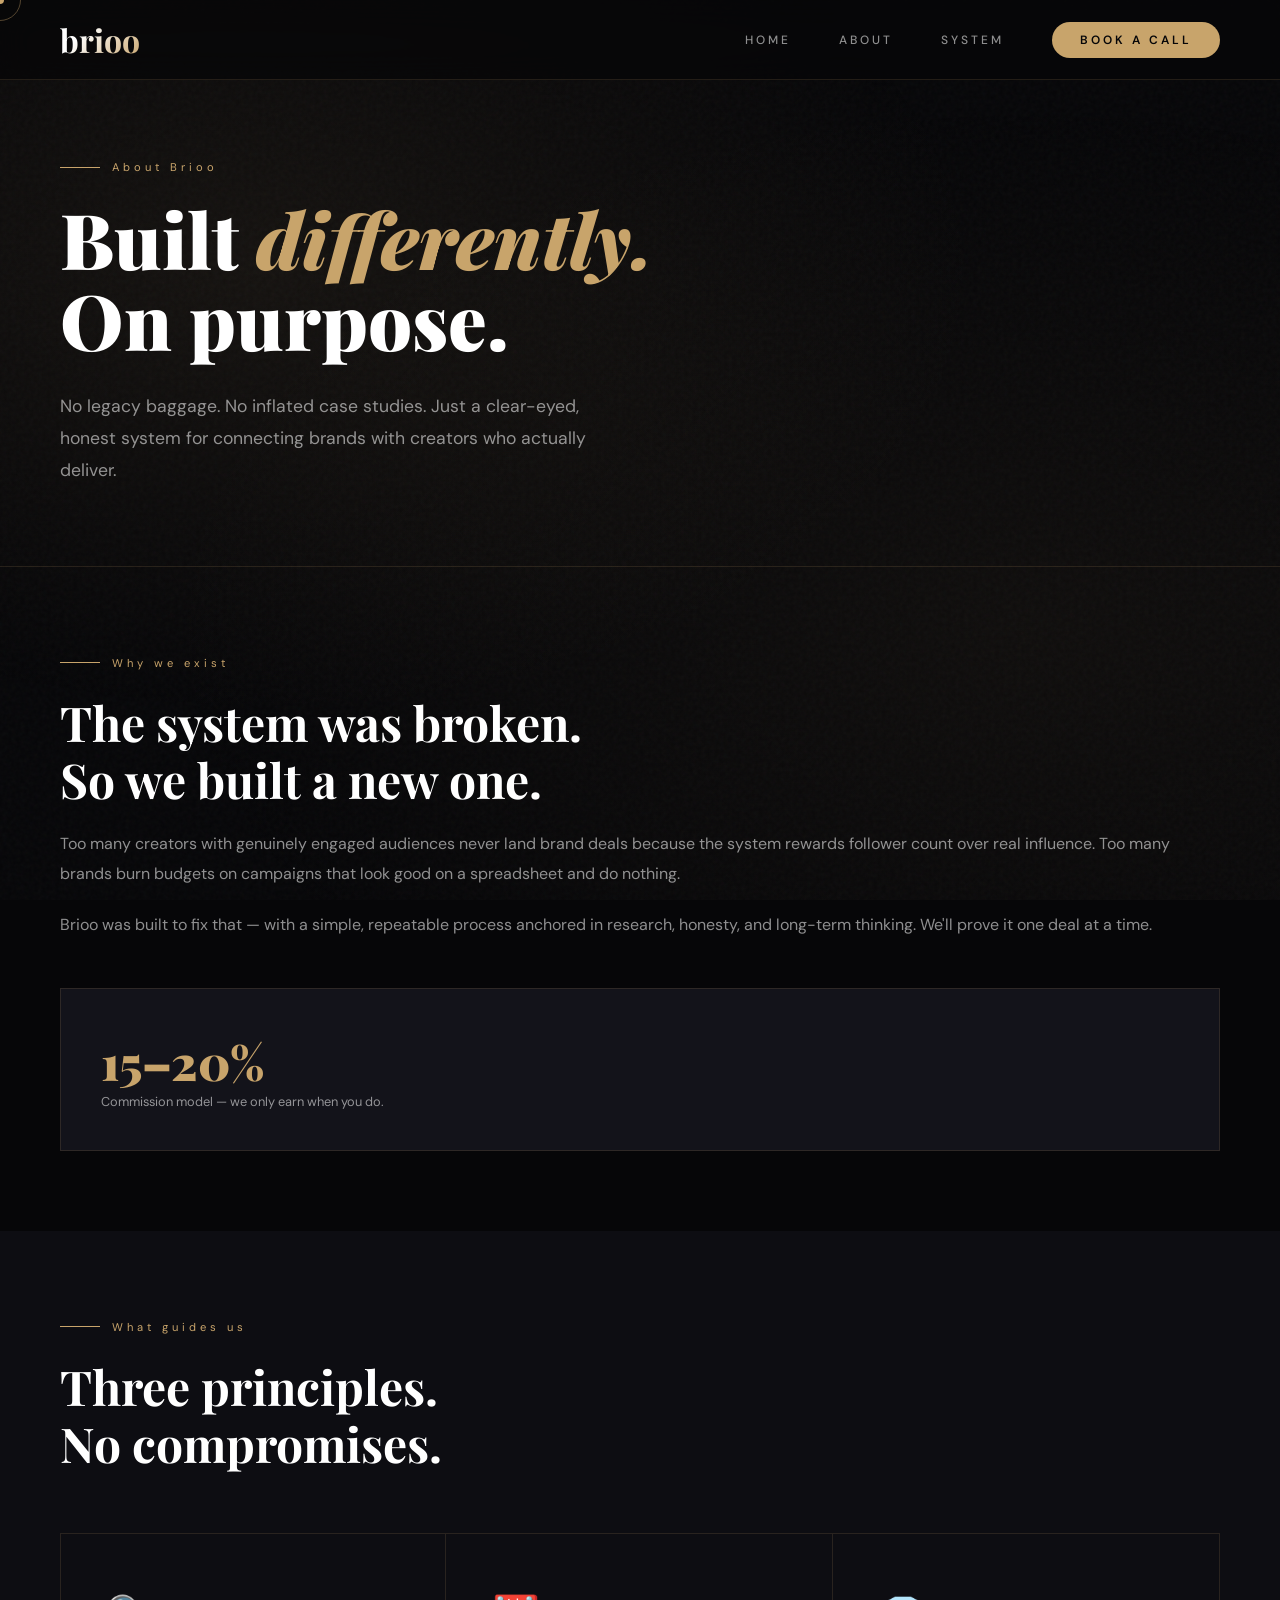
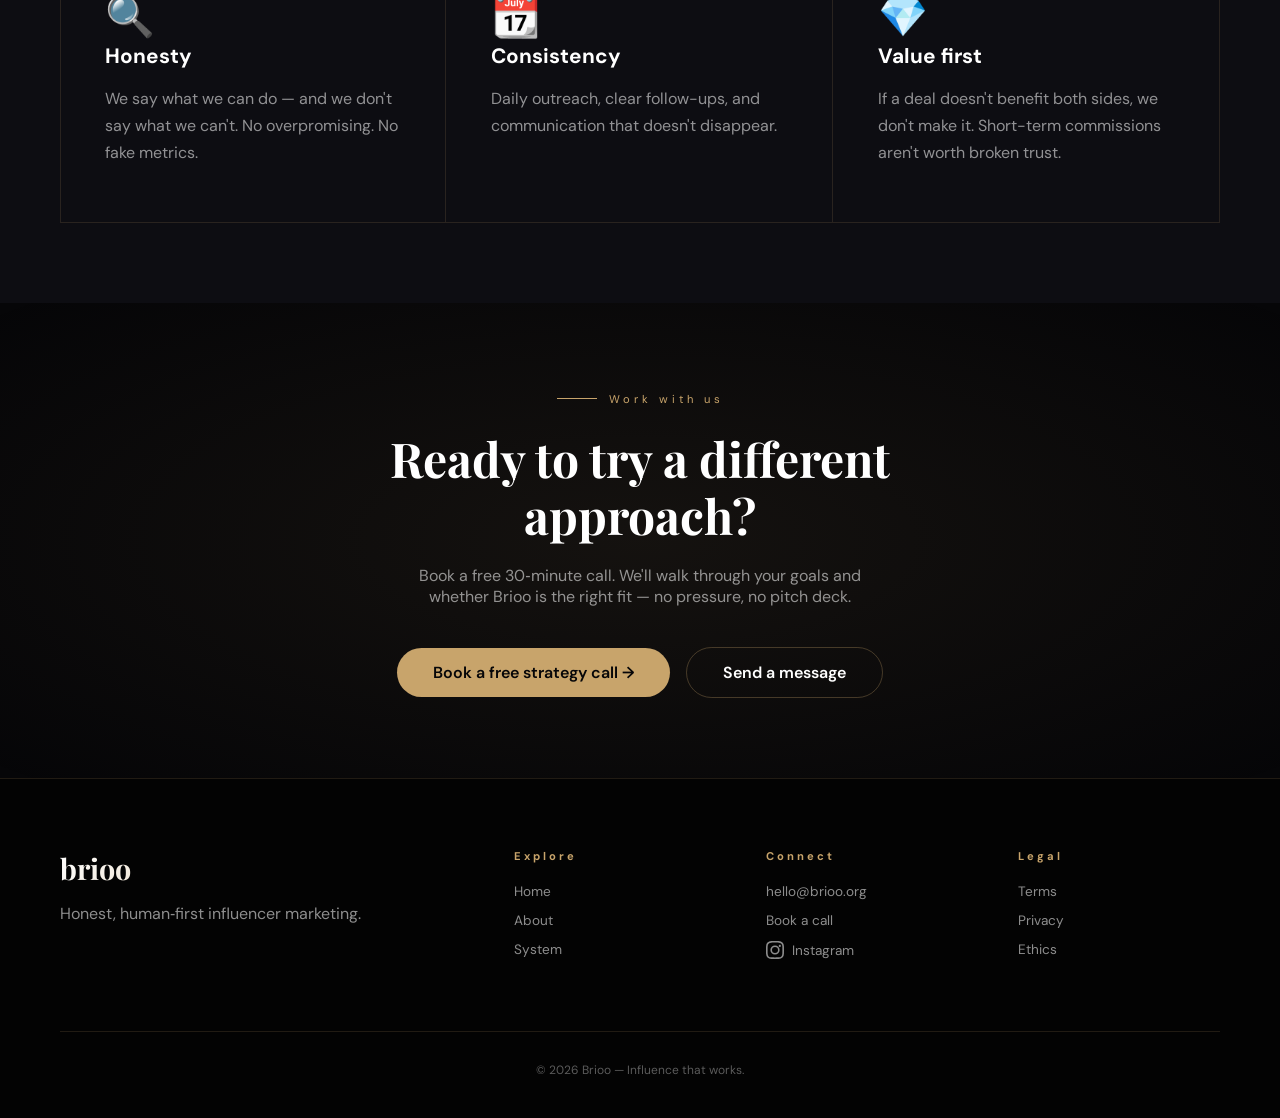
==== about.html @ 19edb923 "Update about.html" ====
<!DOCTYPE html>
<html lang="en">
<head>
  <meta charset="UTF-8">
  <meta name="viewport" content="width=device-width, initial-scale=1.0">
  <title>About Brioo — Honest Influencer Agency</title>
  <link href="https://fonts.googleapis.com/css2?family=Playfair+Display:wght@400;500;600;700;800;900&family=DM+Sans:wght@300;400;500;600;700&display=swap" rel="stylesheet">
  <style>
    * { margin:0; padding:0; box-sizing:border-box; }
    :root { --gold:#c8a46b; --gold-light:#e0c49a; --gold-dark:#a07840; --dark:#060608; --dark2:#0d0d12; --dark3:#13131a; --muted:rgba(255,255,255,0.55); --muted2:rgba(255,255,255,0.35); --border:rgba(200,164,107,0.15); --border2:rgba(200,164,107,0.3); }
    body { background:var(--dark); color:#fff; font-family:'DM Sans',sans-serif; overflow-x:hidden; cursor:none; }
    #cursor, #cursor-ring { position:fixed; pointer-events:none; z-index:9999; transform:translate(-50%,-50%); }
    #cursor { width:8px; height:8px; background:var(--gold); border-radius:50%; }
    #cursor-ring { width:42px; height:42px; border:1px solid rgba(200,164,107,0.4); border-radius:50%; transition:0.15s ease; }
    .gradient-bg { position:fixed; top:0; left:0; width:100%; height:100%; z-index:-2; background:radial-gradient(ellipse at 20% 30%, rgba(200,164,107,0.08), transparent 50%), radial-gradient(ellipse at 80% 70%, rgba(200,164,107,0.05), transparent 60%); animation:bgPulse 12s ease-in-out infinite; }
    @keyframes bgPulse { 0% { opacity:0.6; transform:scale(1); } 50% { opacity:1; transform:scale(1.02); } 100% { opacity:0.6; transform:scale(1); } }
    body::before { content:''; position:fixed; inset:0; background-image:url("data:image/svg+xml,%3Csvg viewBox='0 0 256 256' xmlns='http://www.w3.org/2000/svg'%3E%3Cfilter id='noise'%3E%3CfeTurbulence type='fractalNoise' baseFrequency='0.8' numOctaves='4'/%3E%3C/filter%3E%3Crect width='100%25' height='100%25' filter='url(%23noise)' opacity='0.035'/%3E%3C/svg%3E"); pointer-events:none; z-index:-1; }
    nav { position:fixed; top:0; left:0; right:0; z-index:100; padding:0 60px; height:80px; display:flex; align-items:center; justify-content:space-between; backdrop-filter:blur(16px); background:rgba(6,6,8,0.7); border-bottom:1px solid var(--border); }
    .logo { font-family:'Playfair Display',serif; font-size:2rem; font-weight:700; background:linear-gradient(135deg,#fff 30%,var(--gold)); -webkit-background-clip:text; background-clip:text; color:transparent; }
    .nav-links { display:flex; gap:48px; align-items:center; }
    .nav-links a { font-size:0.75rem; text-transform:uppercase; letter-spacing:3px; font-weight:500; color:var(--muted); transition:color 0.3s; position:relative; text-decoration:none; }
    .nav-links a::after { content:''; position:absolute; bottom:-6px; left:0; width:0; height:1px; background:var(--gold); transition:width 0.3s; }
    .nav-links a:hover { color:#fff; }
    .nav-links a:hover::after { width:100%; }
    .nav-cta { background:var(--gold); color:#060608!important; padding:10px 28px; border-radius:100px; font-weight:600!important; }
    .btn-gold, .btn-outline { padding:14px 36px; border-radius:100px; font-weight:600; transition:0.3s; display:inline-block; text-decoration:none; }
    .btn-gold { background:var(--gold); color:#060608; border:none; }
    .btn-gold:hover { background:var(--gold-light); transform:translateY(-3px); box-shadow:0 10px 30px rgba(200,164,107,0.3); }
    .btn-outline { background:transparent; border:1px solid var(--border2); color:#fff; }
    .btn-outline:hover { border-color:var(--gold); background:rgba(200,164,107,0.08); transform:translateY(-3px); }
    .page-hero { padding:160px 60px 80px; border-bottom:1px solid var(--border); }
    .page-hero-label { font-size:0.7rem; letter-spacing:4px; color:var(--gold); margin-bottom:24px; display:flex; align-items:center; gap:12px; }
    .page-hero-label::before { content:''; width:40px; height:1px; background:var(--gold); }
    .page-hero h1 { font-family:'Playfair Display',serif; font-size:clamp(2.5rem,6vw,5rem); font-weight:900; line-height:1.05; max-width:800px; }
    .page-hero h1 em { font-style:italic; color:var(--gold); }
    .page-hero-sub { margin-top:32px; font-size:1.1rem; color:var(--muted); line-height:1.8; max-width:540px; }
    section { padding:80px 60px; }
    .section-label { display:inline-flex; align-items:center; gap:12px; font-size:0.7rem; letter-spacing:4px; color:var(--gold); margin-bottom:24px; }
    .section-label::before { content:''; width:40px; height:1px; background:var(--gold); }
    .section-title { font-family:'Playfair Display',serif; font-size:clamp(1.8rem,4vw,3rem); font-weight:700; line-height:1.2; margin-bottom:20px; }
    .values-grid { display:grid; grid-template-columns:repeat(3,1fr); gap:1px; border:1px solid var(--border); margin-top:60px; }
    .value-card { padding:56px 44px; background:var(--dark2); border-right:1px solid var(--border); transition:0.3s; }
    .value-card:last-child { border-right:none; }
    .value-card:hover { background:var(--dark3); transform:translateY(-4px); }
    .value-icon { font-size:2.5rem; margin-bottom:28px; }
    .value-card h3 { font-size:1.3rem; margin-bottom:16px; }
    .value-card p { color:var(--muted); line-height:1.7; }
    footer {
      background:#030303;
      border-top:1px solid var(--border);
      padding:70px 60px 40px;
    }
    .footer-grid {
      display:grid;
      grid-template-columns:2fr 1fr 1fr 1fr;
      gap:50px;
      margin-bottom:60px;
    }
    .footer-logo { font-family:'Playfair Display',serif; font-size:1.8rem; font-weight:700; background:linear-gradient(135deg,#fff,var(--gold)); -webkit-background-clip:text; background-clip:text; color:transparent; }
    .footer-col h4 { font-size:0.7rem; letter-spacing:3px; margin-bottom:20px; color:var(--gold); }
    .footer-col a {
      display: flex;
      align-items: center;
      gap: 8px;
      color:var(--muted);
      font-size:0.85rem;
      margin-bottom:12px;
      text-decoration:none;
      transition:color 0.2s;
    }
    .footer-col a:hover { color:#fff; }
    .social-icon { width:18px; height:18px; fill:currentColor; }
    .footer-bottom { text-align:center; padding-top:30px; border-top:1px solid var(--border); color:var(--muted2); font-size:0.75rem; }
    .reveal { opacity:0; transform:translateY(30px); transition:opacity 0.8s, transform 0.8s; }
    .reveal.visible { opacity:1; transform:translateY(0); }
    @media (max-width:1100px){ nav{padding:0 30px;} .page-hero{padding:120px 30px 60px;} section{padding:60px 30px;} .values-grid{grid-template-columns:1fr;} .footer-grid{grid-template-columns:1fr 1fr;} }
    @media (max-width:700px){ .nav-links{display:none;} .footer-grid{grid-template-columns:1fr;} }
  </style>
</head>
<body>
<div class="gradient-bg"></div>
<div id="cursor"></div><div id="cursor-ring"></div>
<nav><div class="logo">brioo</div><div class="nav-links"><a href="index.html">Home</a><a href="about.html">About</a><a href="system.html">System</a><a href="https://calendly.com/abdiqani-brioo/creator-partnership-call" target="_blank" class="nav-cta">Book a call</a></div></nav>

<div class="page-hero"><div class="page-hero-label">About Brioo</div><h1>Built <em>differently.</em><br>On purpose.</h1><p class="page-hero-sub">No legacy baggage. No inflated case studies. Just a clear-eyed, honest system for connecting brands with creators who actually deliver.</p></div>

<main>
  <section><div class="section-label reveal">Why we exist</div><h2 class="section-title reveal">The system was broken.<br>So we built a new one.</h2><div class="reveal"><p style="color:var(--muted); line-height:1.9; margin-bottom:20px;">Too many creators with genuinely engaged audiences never land brand deals because the system rewards follower count over real influence. Too many brands burn budgets on campaigns that look good on a spreadsheet and do nothing.</p><p style="color:var(--muted); line-height:1.9;">Brioo was built to fix that — with a simple, repeatable process anchored in research, honesty, and long-term thinking. We'll prove it one deal at a time.</p><div style="margin-top:48px; padding:40px; border:1px solid var(--border); background:var(--dark3);"><div style="font-family:'Playfair Display',serif; font-size:3rem; font-weight:900; color:var(--gold);">15–20%</div><div style="font-size:0.8rem; color:var(--muted);">Commission model — we only earn when you do.</div></div></div></section>

  <section style="background:var(--dark2);"><div class="section-label reveal">What guides us</div><h2 class="section-title reveal">Three principles.<br>No compromises.</h2><div class="values-grid reveal"><div class="value-card"><span class="value-icon">🔍</span><h3>Honesty</h3><p>We say what we can do — and we don't say what we can't. No overpromising. No fake metrics.</p></div><div class="value-card"><span class="value-icon">📆</span><h3>Consistency</h3><p>Daily outreach, clear follow-ups, and communication that doesn't disappear.</p></div><div class="value-card"><span class="value-icon">💎</span><h3>Value first</h3><p>If a deal doesn't benefit both sides, we don't make it. Short-term commissions aren't worth broken trust.</p></div></div></section>

  <section style="text-align:center; background:radial-gradient(ellipse at center, rgba(200,164,107,0.08), transparent);"><div class="section-label" style="justify-content:center;">Work with us</div><h2 class="section-title reveal" style="max-width:700px; margin:0 auto 20px;">Ready to try a different approach?</h2><p class="reveal" style="color:var(--muted); max-width:500px; margin:0 auto 40px;">Book a free 30‑minute call. We'll walk through your goals and whether Brioo is the right fit — no pressure, no pitch deck.</p><div class="reveal"><a href="https://calendly.com/abdiqani-brioo/creator-partnership-call" target="_blank" class="btn-gold" style="margin-right:16px;">Book a free strategy call →</a><a href="mailto:hello@brioo.org" class="btn-outline">Send a message</a></div></section>
</main>

<footer>
  <div class="footer-grid">
    <div><div class="footer-logo">brioo</div><p style="color:var(--muted); margin-top:16px;">Honest, human‑first influencer marketing.</p></div>
    <div class="footer-col"><h4>Explore</h4><a href="index.html">Home</a><a href="about.html">About</a><a href="system.html">System</a></div>
    <div class="footer-col"><h4>Connect</h4><a href="mailto:hello@brioo.org">hello@brioo.org</a><a href="https://calendly.com/abdiqani-brioo/creator-partnership-call" target="_blank">Book a call</a><a href="https://www.instagram.com/briooagency/" target="_blank" rel="noopener noreferrer"><svg class="social-icon" viewBox="0 0 24 24" width="18" height="18"><path fill="currentColor" d="M12 2.163c3.204 0 3.584.012 4.85.07 3.252.148 4.771 1.691 4.919 4.919.058 1.265.069 1.645.069 4.849 0 3.205-.012 3.584-.069 4.849-.149 3.225-1.664 4.771-4.919 4.919-1.266.058-1.644.07-4.85.07-3.204 0-3.584-.012-4.849-.07-3.26-.149-4.771-1.699-4.919-4.92-.058-1.265-.07-1.644-.07-4.849 0-3.204.013-3.583.07-4.849.149-3.227 1.664-4.771 4.919-4.919 1.266-.057 1.645-.069 4.849-.069zm0-2.163c-3.259 0-3.667.014-4.947.072-4.358.2-6.78 2.618-6.98 6.98-.059 1.281-.073 1.689-.073 4.948 0 3.259.014 3.668.072 4.948.2 4.358 2.618 6.78 6.98 6.98 1.281.058 1.689.072 4.948.072 3.259 0 3.668-.014 4.948-.072 4.354-.2 6.782-2.618 6.979-6.98.059-1.28.073-1.689.073-4.948 0-3.259-.014-3.667-.072-4.947-.196-4.354-2.617-6.78-6.979-6.98-1.281-.059-1.69-.073-4.949-.073zM12 5.838a6.162 6.162 0 1 0 0 12.324 6.162 6.162 0 0 0 0-12.324zM12 16a4 4 0 1 1 0-8 4 4 0 0 1 0 8zm6.406-10.845a1.44 1.44 0 1 0 0 2.881 1.44 1.44 0 0 0 0-2.881z"/></svg> Instagram</a></div>
    <div class="footer-col"><h4>Legal</h4><a href="terms.html">Terms</a><a href="privacy.html">Privacy</a><a href="ethics.html">Ethics</a></div>
  </div>
  <div class="footer-bottom">© 2026 Brioo — Influence that works.</div>
</footer>

<script>
  const cursor=document.getElementById('cursor'), ring=document.getElementById('cursor-ring');
  let mx=0,my=0,rx=0,ry=0;
  document.addEventListener('mousemove',e=>{mx=e.clientX;my=e.clientY;cursor.style.left=mx+'px';cursor.style.top=my+'px';});
  function animRing(){ rx+=(mx-rx)*0.12; ry+=(my-ry)*0.12; ring.style.left=rx+'px'; ring.style.top=ry+'px'; requestAnimationFrame(animRing); } animRing();
  document.querySelectorAll('a,button').forEach(el=>{el.addEventListener('mouseenter',()=>{cursor.style.width='6px';cursor.style.height='6px';ring.style.width='64px';ring.style.height='64px';});el.addEventListener('mouseleave',()=>{cursor.style.width='8px';cursor.style.height='8px';ring.style.width='42px';ring.style.height='42px';});});
  const observer=new IntersectionObserver(entries=>entries.forEach(e=>{if(e.isIntersecting)e.target.classList.add('visible');}),{threshold:0.1});
  document.querySelectorAll('.reveal').forEach(el=>observer.observe(el));
  window.addEventListener('scroll',()=>{const nav=document.querySelector('nav');if(window.scrollY>50)nav.style.background='rgba(6,6,8,0.95)';else nav.style.background='rgba(6,6,8,0.7)';});
</script>
</body>
</html>
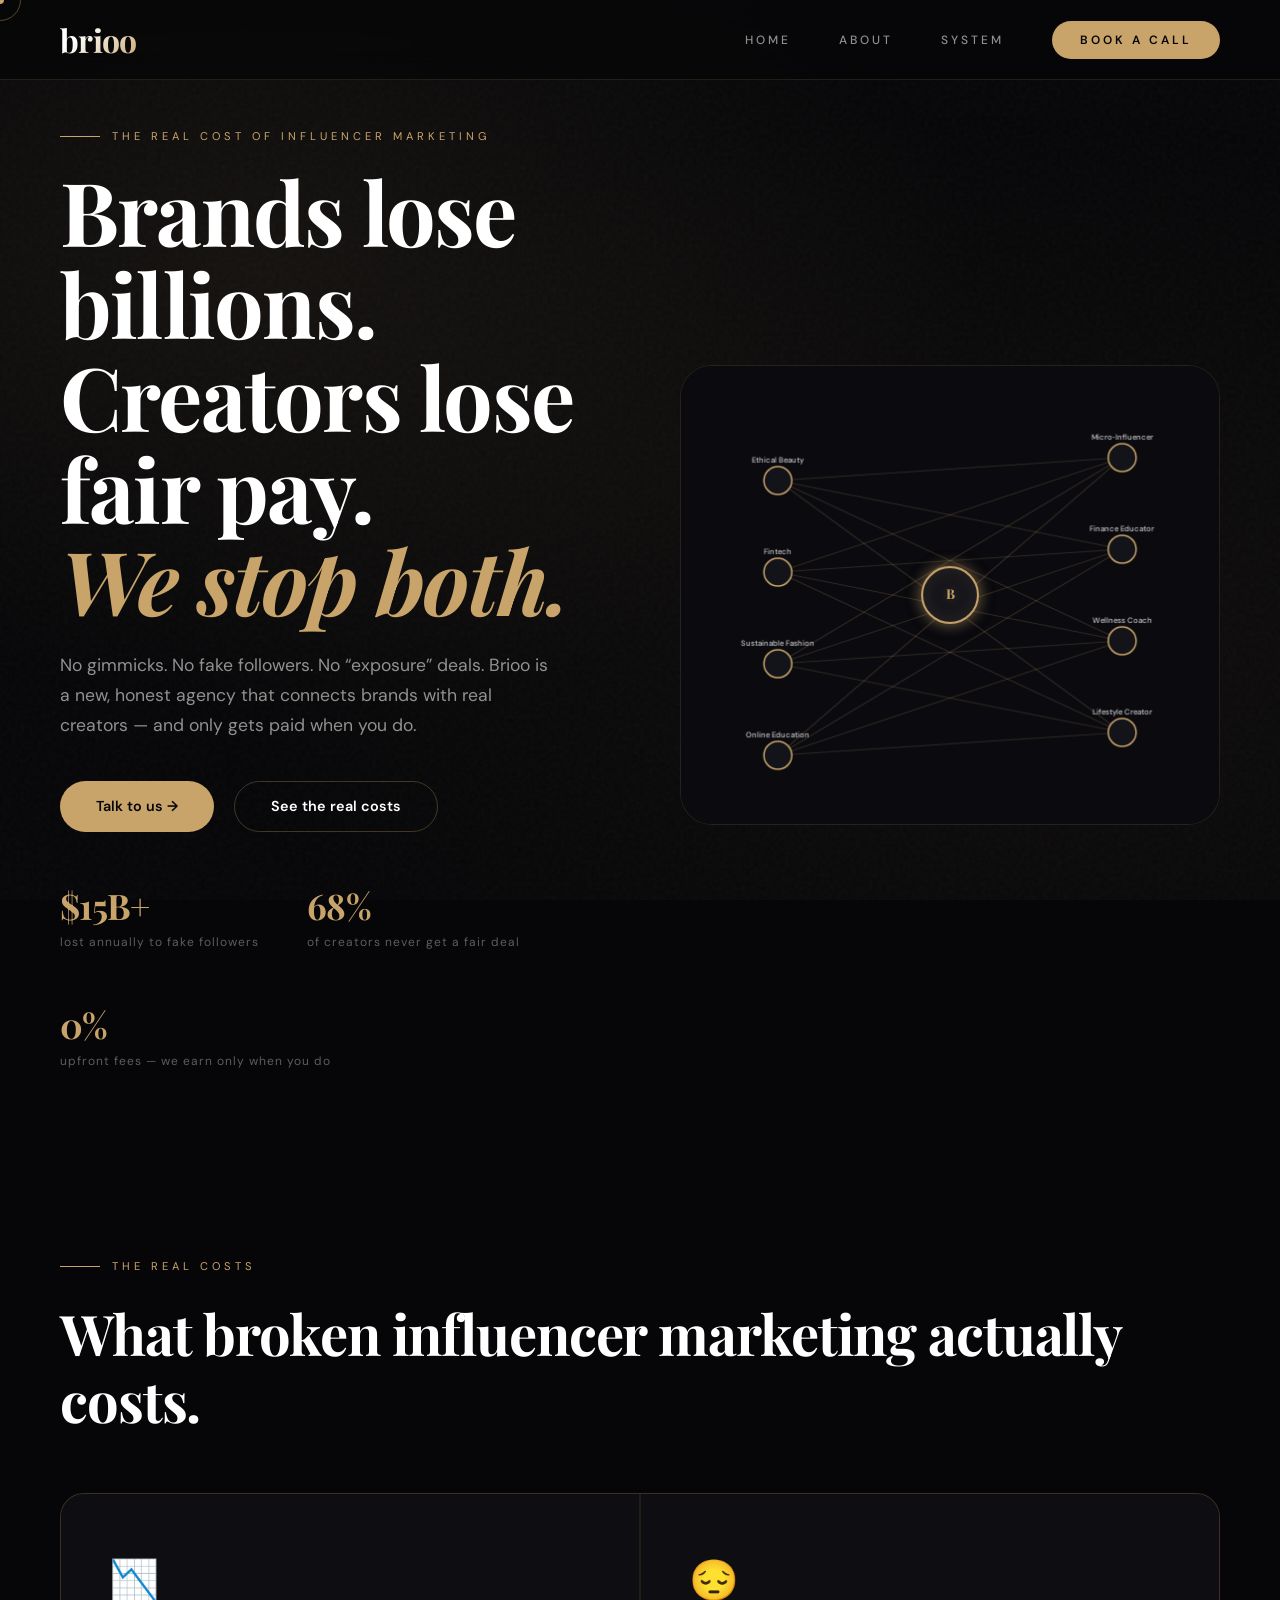
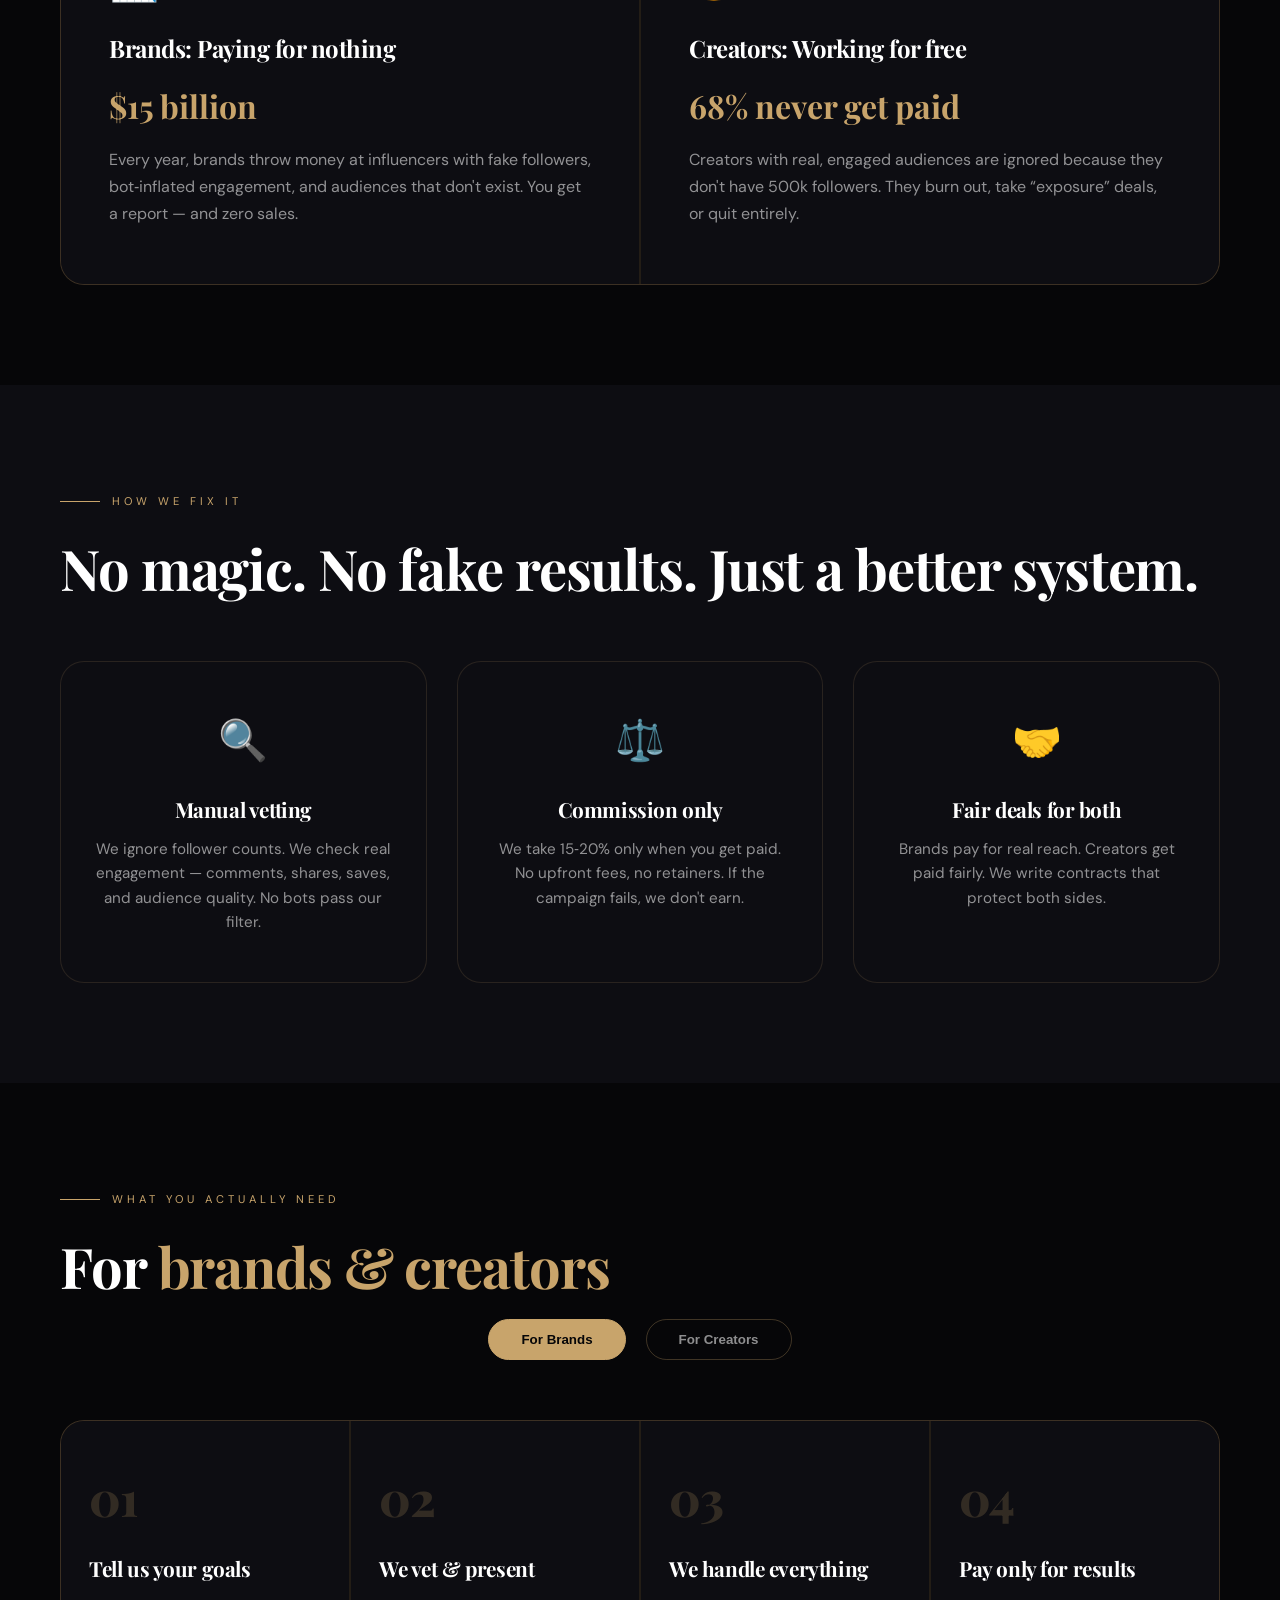
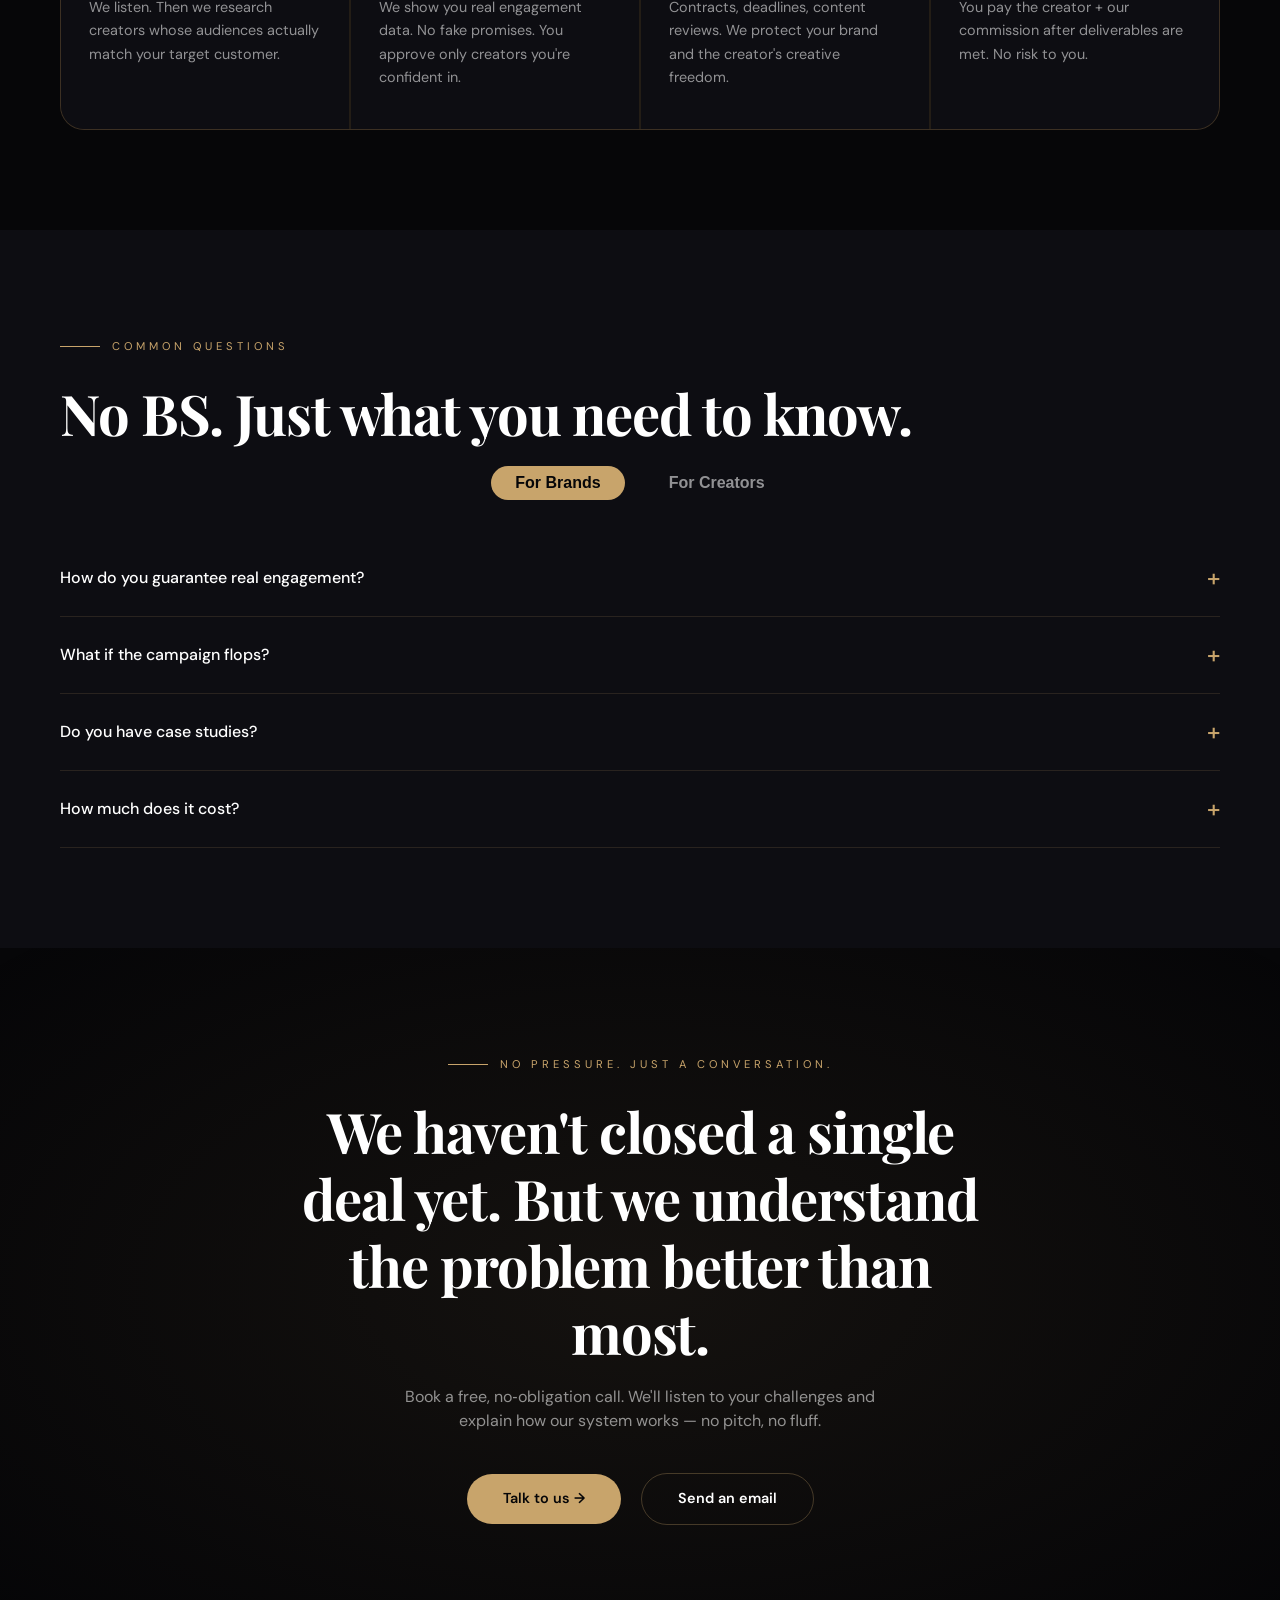
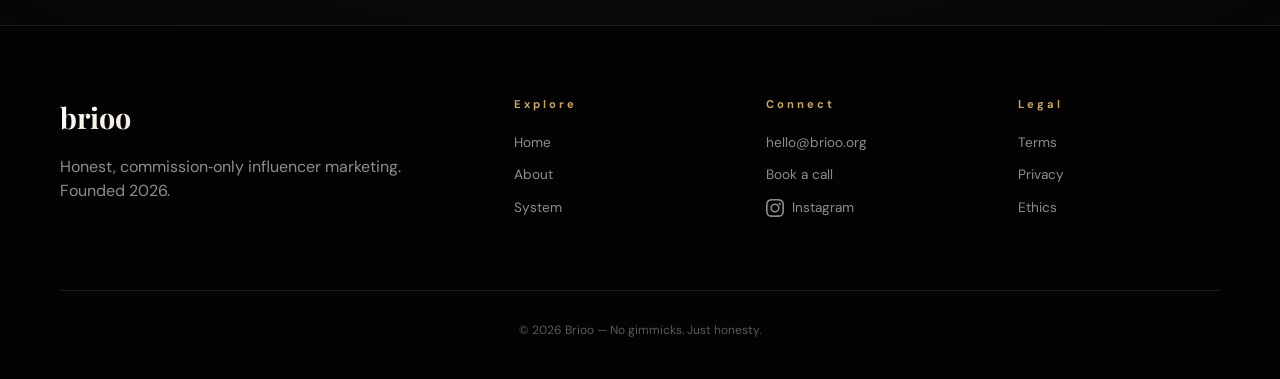
==== commit c116dc19: "Update about.html" ====
--- a/about.html
+++ b/about.html
@@ -2,115 +2,868 @@
 <html lang="en">
 <head>
   <meta charset="UTF-8">
-  <meta name="viewport" content="width=device-width, initial-scale=1.0">
-  <title>About Brioo — Honest Influencer Agency</title>
-  <link href="https://fonts.googleapis.com/css2?family=Playfair+Display:wght@400;500;600;700;800;900&family=DM+Sans:wght@300;400;500;600;700&display=swap" rel="stylesheet">
+  <meta name="viewport" content="width=device-width, initial-scale=1.0, viewport-fit=cover">
+  <title>Brioo — Intelligence‑Led Influence Agency</title>
+  <meta name="description" content="Brioo connects brands with real creators. No fake followers, no gimmicks. Commission‑only, relationship‑driven.">
+  <link rel="preconnect" href="https://fonts.googleapis.com">
+  <link rel="preconnect" href="https://fonts.gstatic.com" crossorigin>
+  <link href="https://fonts.googleapis.com/css2?family=Playfair+Display:ital,wght@0,400;0,500;0,600;0,700;0,800;0,900;1,400&family=DM+Sans:wght@300;400;500;600;700;800&display=swap" rel="stylesheet">
   <style>
-    * { margin:0; padding:0; box-sizing:border-box; }
-    :root { --gold:#c8a46b; --gold-light:#e0c49a; --gold-dark:#a07840; --dark:#060608; --dark2:#0d0d12; --dark3:#13131a; --muted:rgba(255,255,255,0.55); --muted2:rgba(255,255,255,0.35); --border:rgba(200,164,107,0.15); --border2:rgba(200,164,107,0.3); }
-    body { background:var(--dark); color:#fff; font-family:'DM Sans',sans-serif; overflow-x:hidden; cursor:none; }
-    #cursor, #cursor-ring { position:fixed; pointer-events:none; z-index:9999; transform:translate(-50%,-50%); }
-    #cursor { width:8px; height:8px; background:var(--gold); border-radius:50%; }
-    #cursor-ring { width:42px; height:42px; border:1px solid rgba(200,164,107,0.4); border-radius:50%; transition:0.15s ease; }
-    .gradient-bg { position:fixed; top:0; left:0; width:100%; height:100%; z-index:-2; background:radial-gradient(ellipse at 20% 30%, rgba(200,164,107,0.08), transparent 50%), radial-gradient(ellipse at 80% 70%, rgba(200,164,107,0.05), transparent 60%); animation:bgPulse 12s ease-in-out infinite; }
-    @keyframes bgPulse { 0% { opacity:0.6; transform:scale(1); } 50% { opacity:1; transform:scale(1.02); } 100% { opacity:0.6; transform:scale(1); } }
-    body::before { content:''; position:fixed; inset:0; background-image:url("data:image/svg+xml,%3Csvg viewBox='0 0 256 256' xmlns='http://www.w3.org/2000/svg'%3E%3Cfilter id='noise'%3E%3CfeTurbulence type='fractalNoise' baseFrequency='0.8' numOctaves='4'/%3E%3C/filter%3E%3Crect width='100%25' height='100%25' filter='url(%23noise)' opacity='0.035'/%3E%3C/svg%3E"); pointer-events:none; z-index:-1; }
-    nav { position:fixed; top:0; left:0; right:0; z-index:100; padding:0 60px; height:80px; display:flex; align-items:center; justify-content:space-between; backdrop-filter:blur(16px); background:rgba(6,6,8,0.7); border-bottom:1px solid var(--border); }
-    .logo { font-family:'Playfair Display',serif; font-size:2rem; font-weight:700; background:linear-gradient(135deg,#fff 30%,var(--gold)); -webkit-background-clip:text; background-clip:text; color:transparent; }
-    .nav-links { display:flex; gap:48px; align-items:center; }
-    .nav-links a { font-size:0.75rem; text-transform:uppercase; letter-spacing:3px; font-weight:500; color:var(--muted); transition:color 0.3s; position:relative; text-decoration:none; }
-    .nav-links a::after { content:''; position:absolute; bottom:-6px; left:0; width:0; height:1px; background:var(--gold); transition:width 0.3s; }
-    .nav-links a:hover { color:#fff; }
-    .nav-links a:hover::after { width:100%; }
-    .nav-cta { background:var(--gold); color:#060608!important; padding:10px 28px; border-radius:100px; font-weight:600!important; }
-    .btn-gold, .btn-outline { padding:14px 36px; border-radius:100px; font-weight:600; transition:0.3s; display:inline-block; text-decoration:none; }
-    .btn-gold { background:var(--gold); color:#060608; border:none; }
-    .btn-gold:hover { background:var(--gold-light); transform:translateY(-3px); box-shadow:0 10px 30px rgba(200,164,107,0.3); }
-    .btn-outline { background:transparent; border:1px solid var(--border2); color:#fff; }
-    .btn-outline:hover { border-color:var(--gold); background:rgba(200,164,107,0.08); transform:translateY(-3px); }
-    .page-hero { padding:160px 60px 80px; border-bottom:1px solid var(--border); }
-    .page-hero-label { font-size:0.7rem; letter-spacing:4px; color:var(--gold); margin-bottom:24px; display:flex; align-items:center; gap:12px; }
-    .page-hero-label::before { content:''; width:40px; height:1px; background:var(--gold); }
-    .page-hero h1 { font-family:'Playfair Display',serif; font-size:clamp(2.5rem,6vw,5rem); font-weight:900; line-height:1.05; max-width:800px; }
-    .page-hero h1 em { font-style:italic; color:var(--gold); }
-    .page-hero-sub { margin-top:32px; font-size:1.1rem; color:var(--muted); line-height:1.8; max-width:540px; }
-    section { padding:80px 60px; }
-    .section-label { display:inline-flex; align-items:center; gap:12px; font-size:0.7rem; letter-spacing:4px; color:var(--gold); margin-bottom:24px; }
-    .section-label::before { content:''; width:40px; height:1px; background:var(--gold); }
-    .section-title { font-family:'Playfair Display',serif; font-size:clamp(1.8rem,4vw,3rem); font-weight:700; line-height:1.2; margin-bottom:20px; }
-    .values-grid { display:grid; grid-template-columns:repeat(3,1fr); gap:1px; border:1px solid var(--border); margin-top:60px; }
-    .value-card { padding:56px 44px; background:var(--dark2); border-right:1px solid var(--border); transition:0.3s; }
-    .value-card:last-child { border-right:none; }
-    .value-card:hover { background:var(--dark3); transform:translateY(-4px); }
-    .value-icon { font-size:2.5rem; margin-bottom:28px; }
-    .value-card h3 { font-size:1.3rem; margin-bottom:16px; }
-    .value-card p { color:var(--muted); line-height:1.7; }
+    /* ---------- RESET & GLOBAL ---------- */
+    * {
+      margin: 0;
+      padding: 0;
+      box-sizing: border-box;
+    }
+
+    :root {
+      --gold: #c8a46b;
+      --gold-light: #e0c49a;
+      --gold-dark: #a07840;
+      --dark: #060608;
+      --dark2: #0d0d12;
+      --dark3: #13131a;
+      --muted: rgba(255, 255, 255, 0.55);
+      --muted2: rgba(255, 255, 255, 0.35);
+      --border: rgba(200, 164, 107, 0.15);
+      --border2: rgba(200, 164, 107, 0.3);
+      --transition: all 0.3s cubic-bezier(0.2, 0, 0, 1);
+    }
+
+    body {
+      background: var(--dark);
+      color: #fff;
+      font-family: 'DM Sans', sans-serif;
+      overflow-x: hidden;
+      cursor: none;
+      line-height: 1.5;
+    }
+
+    /* ---------- CUSTOM CURSOR ---------- */
+    #cursor, #cursor-ring {
+      position: fixed;
+      pointer-events: none;
+      z-index: 9999;
+      transform: translate(-50%, -50%);
+      will-change: transform;
+    }
+    #cursor {
+      width: 8px;
+      height: 8px;
+      background: var(--gold);
+      border-radius: 50%;
+      transition: width 0.2s, height 0.2s, background 0.2s;
+    }
+    #cursor-ring {
+      width: 42px;
+      height: 42px;
+      border: 1px solid rgba(200, 164, 107, 0.4);
+      border-radius: 50%;
+      transition: all 0.15s ease;
+    }
+
+    /* ---------- ANIMATED GRADIENT BACKGROUND ---------- */
+    .gradient-bg {
+      position: fixed;
+      top: 0;
+      left: 0;
+      width: 100%;
+      height: 100%;
+      z-index: -2;
+      background: radial-gradient(ellipse at 20% 30%, rgba(200, 164, 107, 0.08), transparent 50%),
+                  radial-gradient(ellipse at 80% 70%, rgba(200, 164, 107, 0.05), transparent 60%);
+      animation: bgPulse 12s ease-in-out infinite;
+    }
+    @keyframes bgPulse {
+      0% { opacity: 0.6; transform: scale(1); }
+      50% { opacity: 1; transform: scale(1.02); }
+      100% { opacity: 0.6; transform: scale(1); }
+    }
+
+    /* noise overlay */
+    body::before {
+      content: '';
+      position: fixed;
+      inset: 0;
+      background-image: url("data:image/svg+xml,%3Csvg viewBox='0 0 256 256' xmlns='http://www.w3.org/2000/svg'%3E%3Cfilter id='noise'%3E%3CfeTurbulence type='fractalNoise' baseFrequency='0.8' numOctaves='4'/%3E%3C/filter%3E%3Crect width='100%25' height='100%25' filter='url(%23noise)' opacity='0.035'/%3E%3C/svg%3E");
+      pointer-events: none;
+      z-index: -1;
+    }
+
+    /* ---------- TYPOGRAPHY & UTILITY ---------- */
+    h1, h2, h3, .logo, .stat-num, .step-num {
+      font-family: 'Playfair Display', serif;
+      font-weight: 700;
+      letter-spacing: -0.02em;
+    }
+
+    .container {
+      max-width: 1400px;
+      margin: 0 auto;
+      padding: 0 60px;
+    }
+
+    /* ---------- NAVIGATION ---------- */
+    nav {
+      position: fixed;
+      top: 0;
+      left: 0;
+      right: 0;
+      z-index: 100;
+      padding: 0 60px;
+      height: 80px;
+      display: flex;
+      align-items: center;
+      justify-content: space-between;
+      backdrop-filter: blur(16px);
+      background: rgba(6, 6, 8, 0.7);
+      border-bottom: 1px solid var(--border);
+      transition: 0.3s;
+    }
+    .logo {
+      font-size: 2rem;
+      background: linear-gradient(135deg, #fff 30%, var(--gold));
+      -webkit-background-clip: text;
+      background-clip: text;
+      color: transparent;
+    }
+    .nav-links {
+      display: flex;
+      gap: 48px;
+      align-items: center;
+    }
+    .nav-links a {
+      font-size: 0.75rem;
+      text-transform: uppercase;
+      letter-spacing: 3px;
+      font-weight: 500;
+      color: var(--muted);
+      transition: color 0.3s;
+      position: relative;
+      text-decoration: none;
+    }
+    .nav-links a::after {
+      content: '';
+      position: absolute;
+      bottom: -6px;
+      left: 0;
+      width: 0;
+      height: 1px;
+      background: var(--gold);
+      transition: width 0.3s;
+    }
+    .nav-links a:hover { color: #fff; }
+    .nav-links a:hover::after { width: 100%; }
+    .nav-cta {
+      background: var(--gold);
+      color: #060608 !important;
+      padding: 10px 28px;
+      border-radius: 100px;
+      font-weight: 600 !important;
+    }
+    .nav-cta::after { display: none; }
+
+    /* ---------- BUTTONS ---------- */
+    .btn-gold, .btn-outline {
+      padding: 14px 36px;
+      border-radius: 100px;
+      font-weight: 600;
+      transition: var(--transition);
+      display: inline-flex;
+      align-items: center;
+      gap: 8px;
+      cursor: pointer;
+      font-size: 0.9rem;
+      text-decoration: none;
+    }
+    .btn-gold {
+      background: var(--gold);
+      color: #060608;
+      border: none;
+    }
+    .btn-gold:hover {
+      background: var(--gold-light);
+      transform: translateY(-3px);
+      box-shadow: 0 10px 30px rgba(200, 164, 107, 0.3);
+    }
+    .btn-outline {
+      background: transparent;
+      border: 1px solid var(--border2);
+      color: #fff;
+    }
+    .btn-outline:hover {
+      border-color: var(--gold);
+      background: rgba(200, 164, 107, 0.08);
+      transform: translateY(-3px);
+    }
+
+    /* ---------- HERO SECTION ---------- */
+    .hero {
+      min-height: 100vh;
+      display: flex;
+      align-items: center;
+      padding: 120px 60px 80px;
+    }
+    .hero-grid {
+      display: grid;
+      grid-template-columns: 1fr 1fr;
+      gap: 80px;
+      align-items: center;
+    }
+    .hero-content h1 {
+      font-size: clamp(3rem, 7vw, 5.5rem);
+      line-height: 1.05;
+      margin-bottom: 24px;
+    }
+    .hero-content h1 span {
+      color: var(--gold);
+      font-style: italic;
+    }
+    .hero-content p {
+      font-size: 1.1rem;
+      color: var(--muted);
+      line-height: 1.7;
+      margin-bottom: 40px;
+      max-width: 500px;
+    }
+    .hero-stats {
+      display: flex;
+      gap: 48px;
+      margin-top: 48px;
+      flex-wrap: wrap;
+    }
+    .stat-num {
+      font-size: 2.2rem;
+      font-weight: 700;
+      color: var(--gold);
+    }
+    .stat-label {
+      font-size: 0.75rem;
+      color: var(--muted2);
+      letter-spacing: 1px;
+    }
+
+    /* interactive canvas */
+    .matching-viz {
+      position: relative;
+      height: 460px;
+      background: rgba(10, 10, 15, 0.5);
+      border-radius: 32px;
+      border: 1px solid var(--border);
+      backdrop-filter: blur(4px);
+      overflow: hidden;
+    }
+    canvas {
+      width: 100%;
+      height: 100%;
+      display: block;
+    }
+    .match-tooltip {
+      position: absolute;
+      background: rgba(0, 0, 0, 0.85);
+      backdrop-filter: blur(8px);
+      color: var(--gold);
+      font-size: 0.75rem;
+      font-weight: 600;
+      padding: 6px 12px;
+      border-radius: 40px;
+      border: 1px solid var(--gold);
+      white-space: nowrap;
+      pointer-events: none;
+      z-index: 20;
+      font-family: 'DM Sans', sans-serif;
+    }
+
+    /* ---------- SECTION STYLES ---------- */
+    section {
+      padding: 100px 60px;
+    }
+    .section-label {
+      display: inline-flex;
+      align-items: center;
+      gap: 12px;
+      font-size: 0.7rem;
+      letter-spacing: 4px;
+      text-transform: uppercase;
+      color: var(--gold);
+      margin-bottom: 24px;
+    }
+    .section-label::before {
+      content: '';
+      width: 40px;
+      height: 1px;
+      background: var(--gold);
+    }
+    .section-title {
+      font-size: clamp(2rem, 4.5vw, 3.5rem);
+      font-weight: 700;
+      line-height: 1.2;
+      margin-bottom: 20px;
+    }
+
+    /* problem grid */
+    .problem-grid {
+      display: grid;
+      grid-template-columns: 1fr 1fr;
+      gap: 2px;
+      background: var(--border);
+      border: 1px solid var(--border);
+      margin-top: 60px;
+      border-radius: 24px;
+      overflow: hidden;
+    }
+    .problem-card {
+      background: var(--dark2);
+      padding: 56px 48px;
+      transition: var(--transition);
+    }
+    .problem-card:hover {
+      background: var(--dark3);
+      transform: translateY(-6px);
+    }
+    .problem-icon { font-size: 2.5rem; margin-bottom: 20px; }
+    .problem-card h3 { font-size: 1.5rem; margin-bottom: 12px; }
+    .problem-stat {
+      font-family: 'Playfair Display', serif;
+      font-size: 2rem;
+      font-weight: 700;
+      color: var(--gold);
+      margin: 16px 0;
+    }
+    .problem-card p { color: var(--muted); line-height: 1.7; }
+
+    /* solution grid (cards) */
+    .solution-grid {
+      display: grid;
+      grid-template-columns: repeat(3, 1fr);
+      gap: 30px;
+      margin-top: 60px;
+    }
+    .solution-card {
+      background: var(--dark2);
+      padding: 48px 32px;
+      text-align: center;
+      border-radius: 24px;
+      border: 1px solid var(--border);
+      transition: var(--transition);
+    }
+    .solution-card:hover {
+      transform: translateY(-8px);
+      border-color: var(--gold);
+      box-shadow: 0 20px 40px -12px rgba(0, 0, 0, 0.4);
+    }
+    .solution-icon { font-size: 2.5rem; margin-bottom: 24px; }
+    .solution-card h3 { font-size: 1.3rem; margin-bottom: 12px; }
+    .solution-card p { color: var(--muted); font-size: 0.95rem; line-height: 1.6; }
+
+    /* path toggle & process */
+    .path-toggle {
+      display: flex;
+      justify-content: center;
+      gap: 20px;
+      margin-bottom: 48px;
+    }
+    .path-btn {
+      background: transparent;
+      border: 1px solid var(--border2);
+      padding: 12px 32px;
+      border-radius: 60px;
+      font-weight: 600;
+      color: var(--muted);
+      cursor: pointer;
+      transition: 0.2s;
+    }
+    .path-btn.active {
+      background: var(--gold);
+      color: #060608;
+      border-color: var(--gold);
+    }
+    .path-panel { display: none; opacity: 0; transition: opacity 0.4s; }
+    .path-panel.active-panel { display: block; opacity: 1; }
+    .process-grid {
+      display: grid;
+      grid-template-columns: repeat(4, 1fr);
+      gap: 2px;
+      background: var(--border);
+      border: 1px solid var(--border);
+      border-radius: 24px;
+      overflow: hidden;
+      margin-top: 60px;
+    }
+    .process-card {
+      background: var(--dark2);
+      padding: 40px 28px;
+      transition: var(--transition);
+    }
+    .process-card:hover {
+      background: var(--dark3);
+      transform: translateY(-6px);
+    }
+    .step-num {
+      font-size: 3rem;
+      font-weight: 800;
+      color: rgba(200, 164, 107, 0.2);
+      margin-bottom: 20px;
+    }
+    .process-card h3 { font-size: 1.3rem; margin-bottom: 12px; }
+    .process-card p { color: var(--muted); font-size: 0.9rem; line-height: 1.6; }
+
+    /* FAQ accordion */
+    .faq-tabs {
+      display: flex;
+      gap: 20px;
+      justify-content: center;
+      margin-bottom: 40px;
+    }
+    .faq-tab {
+      background: transparent;
+      border: none;
+      font-size: 1rem;
+      font-weight: 600;
+      padding: 8px 24px;
+      border-radius: 40px;
+      color: var(--muted);
+      cursor: pointer;
+      transition: 0.2s;
+    }
+    .faq-tab.active {
+      background: var(--gold);
+      color: #060608;
+    }
+    .faq-group { display: none; }
+    .faq-group.active-group { display: block; }
+    .accordion-item {
+      border-bottom: 1px solid var(--border);
+      padding: 20px 0;
+    }
+    .accordion-question {
+      display: flex;
+      justify-content: space-between;
+      align-items: center;
+      cursor: pointer;
+      font-weight: 500;
+    }
+    .accordion-icon {
+      font-size: 1.5rem;
+      color: var(--gold);
+      transition: transform 0.3s;
+    }
+    .accordion-answer {
+      max-height: 0;
+      overflow: hidden;
+      transition: max-height 0.4s ease;
+      color: var(--muted);
+      line-height: 1.7;
+    }
+    .accordion-item.open .accordion-answer {
+      max-height: 300px;
+      margin-top: 16px;
+    }
+    .accordion-item.open .accordion-icon {
+      transform: rotate(45deg);
+    }
+
+    /* footer */
     footer {
-      background:#030303;
-      border-top:1px solid var(--border);
-      padding:70px 60px 40px;
+      background: #030303;
+      border-top: 1px solid var(--border);
+      padding: 70px 60px 40px;
     }
     .footer-grid {
-      display:grid;
-      grid-template-columns:2fr 1fr 1fr 1fr;
-      gap:50px;
-      margin-bottom:60px;
-    }
-    .footer-logo { font-family:'Playfair Display',serif; font-size:1.8rem; font-weight:700; background:linear-gradient(135deg,#fff,var(--gold)); -webkit-background-clip:text; background-clip:text; color:transparent; }
-    .footer-col h4 { font-size:0.7rem; letter-spacing:3px; margin-bottom:20px; color:var(--gold); }
+      display: grid;
+      grid-template-columns: 2fr 1fr 1fr 1fr;
+      gap: 50px;
+      margin-bottom: 60px;
+    }
+    .footer-logo {
+      font-family: 'Playfair Display', serif;
+      font-size: 1.8rem;
+      font-weight: 700;
+      background: linear-gradient(135deg, #fff, var(--gold));
+      -webkit-background-clip: text;
+      background-clip: text;
+      color: transparent;
+    }
+    .footer-col h4 {
+      font-size: 0.7rem;
+      letter-spacing: 3px;
+      margin-bottom: 20px;
+      color: var(--gold);
+    }
     .footer-col a {
       display: flex;
       align-items: center;
       gap: 8px;
-      color:var(--muted);
-      font-size:0.85rem;
-      margin-bottom:12px;
-      text-decoration:none;
-      transition:color 0.2s;
-    }
-    .footer-col a:hover { color:#fff; }
-    .social-icon { width:18px; height:18px; fill:currentColor; }
-    .footer-bottom { text-align:center; padding-top:30px; border-top:1px solid var(--border); color:var(--muted2); font-size:0.75rem; }
-    .reveal { opacity:0; transform:translateY(30px); transition:opacity 0.8s, transform 0.8s; }
-    .reveal.visible { opacity:1; transform:translateY(0); }
-    @media (max-width:1100px){ nav{padding:0 30px;} .page-hero{padding:120px 30px 60px;} section{padding:60px 30px;} .values-grid{grid-template-columns:1fr;} .footer-grid{grid-template-columns:1fr 1fr;} }
-    @media (max-width:700px){ .nav-links{display:none;} .footer-grid{grid-template-columns:1fr;} }
+      color: var(--muted);
+      font-size: 0.85rem;
+      margin-bottom: 12px;
+      text-decoration: none;
+      transition: color 0.2s;
+    }
+    .footer-col a:hover { color: #fff; }
+    .social-icon { width: 18px; height: 18px; fill: currentColor; }
+    .footer-bottom {
+      text-align: center;
+      padding-top: 30px;
+      border-top: 1px solid var(--border);
+      color: var(--muted2);
+      font-size: 0.75rem;
+    }
+
+    /* reveal animations */
+    .reveal {
+      opacity: 0;
+      transform: translateY(30px);
+      transition: opacity 0.8s, transform 0.8s;
+    }
+    .reveal.visible {
+      opacity: 1;
+      transform: translateY(0);
+    }
+
+    /* responsive */
+    @media (max-width: 1100px) {
+      .container { padding: 0 30px; }
+      .hero { padding: 120px 30px 60px; }
+      .hero-grid { grid-template-columns: 1fr; gap: 40px; }
+      section { padding: 80px 30px; }
+      .problem-grid { grid-template-columns: 1fr; }
+      .solution-grid { grid-template-columns: 1fr; gap: 20px; }
+      .process-grid { grid-template-columns: 1fr; }
+      .footer-grid { grid-template-columns: 1fr 1fr; }
+    }
+    @media (max-width: 700px) {
+      .nav-links { display: none; }
+      .footer-grid { grid-template-columns: 1fr; }
+      .hero-stats { flex-direction: column; gap: 20px; }
+    }
   </style>
 </head>
 <body>
 <div class="gradient-bg"></div>
-<div id="cursor"></div><div id="cursor-ring"></div>
-<nav><div class="logo">brioo</div><div class="nav-links"><a href="index.html">Home</a><a href="about.html">About</a><a href="system.html">System</a><a href="https://calendly.com/abdiqani-brioo/creator-partnership-call" target="_blank" class="nav-cta">Book a call</a></div></nav>
-
-<div class="page-hero"><div class="page-hero-label">About Brioo</div><h1>Built <em>differently.</em><br>On purpose.</h1><p class="page-hero-sub">No legacy baggage. No inflated case studies. Just a clear-eyed, honest system for connecting brands with creators who actually deliver.</p></div>
+<div id="cursor"></div>
+<div id="cursor-ring"></div>
+
+<nav>
+  <div class="logo">brioo</div>
+  <div class="nav-links">
+    <a href="index.html">Home</a>
+    <a href="about.html">About</a>
+    <a href="system.html">System</a>
+    <a href="https://calendly.com/abdiqani-brioo/creator-partnership-call" target="_blank" class="nav-cta">Book a call</a>
+  </div>
+</nav>
 
 <main>
-  <section><div class="section-label reveal">Why we exist</div><h2 class="section-title reveal">The system was broken.<br>So we built a new one.</h2><div class="reveal"><p style="color:var(--muted); line-height:1.9; margin-bottom:20px;">Too many creators with genuinely engaged audiences never land brand deals because the system rewards follower count over real influence. Too many brands burn budgets on campaigns that look good on a spreadsheet and do nothing.</p><p style="color:var(--muted); line-height:1.9;">Brioo was built to fix that — with a simple, repeatable process anchored in research, honesty, and long-term thinking. We'll prove it one deal at a time.</p><div style="margin-top:48px; padding:40px; border:1px solid var(--border); background:var(--dark3);"><div style="font-family:'Playfair Display',serif; font-size:3rem; font-weight:900; color:var(--gold);">15–20%</div><div style="font-size:0.8rem; color:var(--muted);">Commission model — we only earn when you do.</div></div></div></section>
-
-  <section style="background:var(--dark2);"><div class="section-label reveal">What guides us</div><h2 class="section-title reveal">Three principles.<br>No compromises.</h2><div class="values-grid reveal"><div class="value-card"><span class="value-icon">🔍</span><h3>Honesty</h3><p>We say what we can do — and we don't say what we can't. No overpromising. No fake metrics.</p></div><div class="value-card"><span class="value-icon">📆</span><h3>Consistency</h3><p>Daily outreach, clear follow-ups, and communication that doesn't disappear.</p></div><div class="value-card"><span class="value-icon">💎</span><h3>Value first</h3><p>If a deal doesn't benefit both sides, we don't make it. Short-term commissions aren't worth broken trust.</p></div></div></section>
-
-  <section style="text-align:center; background:radial-gradient(ellipse at center, rgba(200,164,107,0.08), transparent);"><div class="section-label" style="justify-content:center;">Work with us</div><h2 class="section-title reveal" style="max-width:700px; margin:0 auto 20px;">Ready to try a different approach?</h2><p class="reveal" style="color:var(--muted); max-width:500px; margin:0 auto 40px;">Book a free 30‑minute call. We'll walk through your goals and whether Brioo is the right fit — no pressure, no pitch deck.</p><div class="reveal"><a href="https://calendly.com/abdiqani-brioo/creator-partnership-call" target="_blank" class="btn-gold" style="margin-right:16px;">Book a free strategy call →</a><a href="mailto:hello@brioo.org" class="btn-outline">Send a message</a></div></section>
+  <!-- Hero Section -->
+  <div class="hero">
+    <div class="hero-grid">
+      <div class="hero-content">
+        <div class="section-label" style="margin-bottom: 20px;">The real cost of influencer marketing</div>
+        <h1>Brands lose billions.<br>Creators lose fair pay.<br><span>We stop both.</span></h1>
+        <p>No gimmicks. No fake followers. No “exposure” deals. Brioo is a new, honest agency that connects brands with real creators — and only gets paid when you do.</p>
+        <div style="display: flex; gap: 20px; flex-wrap: wrap;">
+          <a href="https://calendly.com/abdiqani-brioo/creator-partnership-call" target="_blank" class="btn-gold">Talk to us →</a>
+          <a href="#problems" class="btn-outline">See the real costs</a>
+        </div>
+        <div class="hero-stats">
+          <div><div class="stat-num">$15B+</div><div class="stat-label">lost annually to fake followers</div></div>
+          <div><div class="stat-num">68%</div><div class="stat-label">of creators never get a fair deal</div></div>
+          <div><div class="stat-num">0%</div><div class="stat-label">upfront fees — we earn only when you do</div></div>
+        </div>
+      </div>
+      <div class="matching-viz" id="matchingVizContainer">
+        <canvas id="matchingCanvas" width="800" height="460"></canvas>
+        <div id="matchTooltip" class="match-tooltip" style="display: none;"></div>
+      </div>
+    </div>
+  </div>
+
+  <!-- The Real Problems -->
+  <section id="problems">
+    <div class="section-label reveal">The real costs</div>
+    <h2 class="section-title reveal">What broken influencer marketing actually costs.</h2>
+    <div class="problem-grid reveal">
+      <div class="problem-card">
+        <div class="problem-icon">📉</div>
+        <h3>Brands: Paying for nothing</h3>
+        <div class="problem-stat">$15 billion</div>
+        <p>Every year, brands throw money at influencers with fake followers, bot‑inflated engagement, and audiences that don't exist. You get a report — and zero sales.</p>
+      </div>
+      <div class="problem-card">
+        <div class="problem-icon">😔</div>
+        <h3>Creators: Working for free</h3>
+        <div class="problem-stat">68% never get paid</div>
+        <p>Creators with real, engaged audiences are ignored because they don't have 500k followers. They burn out, take “exposure” deals, or quit entirely.</p>
+      </div>
+    </div>
+  </section>
+
+  <!-- How We Fix It -->
+  <section style="background: var(--dark2);">
+    <div class="section-label reveal">How we fix it</div>
+    <h2 class="section-title reveal">No magic. No fake results. Just a better system.</h2>
+    <div class="solution-grid reveal">
+      <div class="solution-card"><div class="solution-icon">🔍</div><h3>Manual vetting</h3><p>We ignore follower counts. We check real engagement — comments, shares, saves, and audience quality. No bots pass our filter.</p></div>
+      <div class="solution-card"><div class="solution-icon">⚖️</div><h3>Commission only</h3><p>We take 15‑20% only when you get paid. No upfront fees, no retainers. If the campaign fails, we don't earn.</p></div>
+      <div class="solution-card"><div class="solution-icon">🤝</div><h3>Fair deals for both</h3><p>Brands pay for real reach. Creators get paid fairly. We write contracts that protect both sides.</p></div>
+    </div>
+  </section>
+
+  <!-- Path Toggle (Brand / Creator) -->
+  <section id="process">
+    <div class="section-label reveal">What you actually need</div>
+    <h2 class="section-title reveal">For <span id="dynamicAudience" style="color: var(--gold);">brands & creators</span></h2>
+    <div class="path-toggle reveal">
+      <button class="path-btn active" data-path="brand">For Brands</button>
+      <button class="path-btn" data-path="creator">For Creators</button>
+    </div>
+    <div id="brandPanel" class="path-panel active-panel">
+      <div class="process-grid reveal">
+        <div class="process-card"><div class="step-num">01</div><h3>Tell us your goals</h3><p>We listen. Then we research creators whose audiences actually match your target customer.</p></div>
+        <div class="process-card"><div class="step-num">02</div><h3>We vet & present</h3><p>We show you real engagement data. No fake promises. You approve only creators you're confident in.</p></div>
+        <div class="process-card"><div class="step-num">03</div><h3>We handle everything</h3><p>Contracts, deadlines, content reviews. We protect your brand and the creator's creative freedom.</p></div>
+        <div class="process-card"><div class="step-num">04</div><h3>Pay only for results</h3><p>You pay the creator + our commission after deliverables are met. No risk to you.</p></div>
+      </div>
+    </div>
+    <div id="creatorPanel" class="path-panel">
+      <div class="process-grid reveal">
+        <div class="process-card"><div class="step-num">01</div><h3>Apply with your real engagement</h3><p>We don't care about follower count. Send your engagement screenshots.</p></div>
+        <div class="process-card"><div class="step-num">02</div><h3>Set fair rates</h3><p>We help you price your work based on real value — not what agencies lowball you.</p></div>
+        <div class="process-card"><div class="step-num">03</div><h3>We find brand matches</h3><p>We only connect you with brands that fit your niche and respect your creative style.</p></div>
+        <div class="process-card"><div class="step-num">04</div><h3>Get paid on time</h3><p>We chase payments and enforce contracts. You focus on creating.</p></div>
+      </div>
+    </div>
+  </section>
+
+  <!-- FAQ -->
+  <section id="faq" style="background: var(--dark2);">
+    <div class="section-label reveal">Common questions</div>
+    <h2 class="section-title reveal">No BS. Just what you need to know.</h2>
+    <div class="faq-tabs reveal">
+      <button class="faq-tab active" data-faq="brand">For Brands</button>
+      <button class="faq-tab" data-faq="creator">For Creators</button>
+    </div>
+    <div id="brandFaq" class="faq-group active-group">
+      <div class="accordion-item"><div class="accordion-question"><span>How do you guarantee real engagement?</span><span class="accordion-icon">+</span></div><div class="accordion-answer">We don't guarantee results — that would be a lie. What we do is manually audit every creator: comments, shares, saves, audience geography, and past brand work. If we find bots or fakes, we reject them.</div></div>
+      <div class="accordion-item"><div class="accordion-question"><span>What if the campaign flops?</span><span class="accordion-icon">+</span></div><div class="accordion-answer">Then we don't get paid. Our commission is tied to successful delivery. We are as invested in the campaign working as you are.</div></div>
+      <div class="accordion-item"><div class="accordion-question"><span>Do you have case studies?</span><span class="accordion-icon">+</span></div><div class="accordion-answer">We are a new agency (founded 2026). We don't have past results to show. What we have is a clear, honest process and the willingness to prove ourselves one deal at a time.</div></div>
+      <div class="accordion-item"><div class="accordion-question"><span>How much does it cost?</span><span class="accordion-icon">+</span></div><div class="accordion-answer">15‑20% commission on each deal. You pay only when the campaign is delivered. No retainers, no hidden fees.</div></div>
+    </div>
+    <div id="creatorFaq" class="faq-group">
+      <div class="accordion-item"><div class="accordion-question"><span>Do you take a cut before I get paid?</span><span class="accordion-icon">+</span></div><div class="accordion-answer">No. You get your full agreed rate. We collect our commission from the brand after you are paid.</div></div>
+      <div class="accordion-item"><div class="accordion-question"><span>What if I have only 5,000 followers?</span><span class="accordion-icon">+</span></div><div class="accordion-answer">We care about engagement, not follower count. Many micro‑creators with loyal audiences outperform mega‑influencers.</div></div>
+      <div class="accordion-item"><div class="accordion-question"><span>Do you work with all niches?</span><span class="accordion-icon">+</span></div><div class="accordion-answer">We focus on ethical niches: wellness, finance, education, self‑improvement, and lifestyle. We don't work with gambling, alcohol, or deceptive products.</div></div>
+      <div class="accordion-item"><div class="accordion-question"><span>How do I apply?</span><span class="accordion-icon">+</span></div><div class="accordion-answer">Email creators@brioo.org with your handle and engagement screenshots. We'll respond within 72 hours.</div></div>
+    </div>
+  </section>
+
+  <!-- Final CTA -->
+  <section style="text-align: center; background: radial-gradient(ellipse at center, rgba(200, 164, 107, 0.08), transparent);">
+    <div class="section-label" style="justify-content: center;">No pressure. Just a conversation.</div>
+    <h2 class="section-title" style="max-width: 700px; margin: 0 auto 20px;">We haven't closed a single deal yet. But we understand the problem better than most.</h2>
+    <p style="color: var(--muted); max-width: 500px; margin: 0 auto 40px;">Book a free, no‑obligation call. We'll listen to your challenges and explain how our system works — no pitch, no fluff.</p>
+    <a href="https://calendly.com/abdiqani-brioo/creator-partnership-call" target="_blank" class="btn-gold" style="margin-right: 16px;">Talk to us →</a>
+    <a href="mailto:hello@brioo.org" class="btn-outline">Send an email</a>
+  </section>
 </main>
 
 <footer>
   <div class="footer-grid">
-    <div><div class="footer-logo">brioo</div><p style="color:var(--muted); margin-top:16px;">Honest, human‑first influencer marketing.</p></div>
+    <div><div class="footer-logo">brioo</div><p style="color: var(--muted); margin-top: 16px;">Honest, commission‑only influencer marketing. Founded 2026.</p></div>
     <div class="footer-col"><h4>Explore</h4><a href="index.html">Home</a><a href="about.html">About</a><a href="system.html">System</a></div>
     <div class="footer-col"><h4>Connect</h4><a href="mailto:hello@brioo.org">hello@brioo.org</a><a href="https://calendly.com/abdiqani-brioo/creator-partnership-call" target="_blank">Book a call</a><a href="https://www.instagram.com/briooagency/" target="_blank" rel="noopener noreferrer"><svg class="social-icon" viewBox="0 0 24 24" width="18" height="18"><path fill="currentColor" d="M12 2.163c3.204 0 3.584.012 4.85.07 3.252.148 4.771 1.691 4.919 4.919.058 1.265.069 1.645.069 4.849 0 3.205-.012 3.584-.069 4.849-.149 3.225-1.664 4.771-4.919 4.919-1.266.058-1.644.07-4.85.07-3.204 0-3.584-.012-4.849-.07-3.26-.149-4.771-1.699-4.919-4.92-.058-1.265-.07-1.644-.07-4.849 0-3.204.013-3.583.07-4.849.149-3.227 1.664-4.771 4.919-4.919 1.266-.057 1.645-.069 4.849-.069zm0-2.163c-3.259 0-3.667.014-4.947.072-4.358.2-6.78 2.618-6.98 6.98-.059 1.281-.073 1.689-.073 4.948 0 3.259.014 3.668.072 4.948.2 4.358 2.618 6.78 6.98 6.98 1.281.058 1.689.072 4.948.072 3.259 0 3.668-.014 4.948-.072 4.354-.2 6.782-2.618 6.979-6.98.059-1.28.073-1.689.073-4.948 0-3.259-.014-3.667-.072-4.947-.196-4.354-2.617-6.78-6.979-6.98-1.281-.059-1.69-.073-4.949-.073zM12 5.838a6.162 6.162 0 1 0 0 12.324 6.162 6.162 0 0 0 0-12.324zM12 16a4 4 0 1 1 0-8 4 4 0 0 1 0 8zm6.406-10.845a1.44 1.44 0 1 0 0 2.881 1.44 1.44 0 0 0 0-2.881z"/></svg> Instagram</a></div>
     <div class="footer-col"><h4>Legal</h4><a href="terms.html">Terms</a><a href="privacy.html">Privacy</a><a href="ethics.html">Ethics</a></div>
   </div>
-  <div class="footer-bottom">© 2026 Brioo — Influence that works.</div>
+  <div class="footer-bottom">© 2026 Brioo — No gimmicks. Just honesty.</div>
 </footer>
 
 <script>
-  const cursor=document.getElementById('cursor'), ring=document.getElementById('cursor-ring');
-  let mx=0,my=0,rx=0,ry=0;
-  document.addEventListener('mousemove',e=>{mx=e.clientX;my=e.clientY;cursor.style.left=mx+'px';cursor.style.top=my+'px';});
-  function animRing(){ rx+=(mx-rx)*0.12; ry+=(my-ry)*0.12; ring.style.left=rx+'px'; ring.style.top=ry+'px'; requestAnimationFrame(animRing); } animRing();
-  document.querySelectorAll('a,button').forEach(el=>{el.addEventListener('mouseenter',()=>{cursor.style.width='6px';cursor.style.height='6px';ring.style.width='64px';ring.style.height='64px';});el.addEventListener('mouseleave',()=>{cursor.style.width='8px';cursor.style.height='8px';ring.style.width='42px';ring.style.height='42px';});});
-  const observer=new IntersectionObserver(entries=>entries.forEach(e=>{if(e.isIntersecting)e.target.classList.add('visible');}),{threshold:0.1});
-  document.querySelectorAll('.reveal').forEach(el=>observer.observe(el));
-  window.addEventListener('scroll',()=>{const nav=document.querySelector('nav');if(window.scrollY>50)nav.style.background='rgba(6,6,8,0.95)';else nav.style.background='rgba(6,6,8,0.7)';});
+  // Custom cursor
+  const cursor = document.getElementById('cursor'), ring = document.getElementById('cursor-ring');
+  let mx = 0, my = 0, rx = 0, ry = 0;
+  document.addEventListener('mousemove', e => { mx = e.clientX; my = e.clientY; cursor.style.left = mx + 'px'; cursor.style.top = my + 'px'; });
+  function animRing() { rx += (mx - rx) * 0.12; ry += (my - ry) * 0.12; ring.style.left = rx + 'px'; ring.style.top = ry + 'px'; requestAnimationFrame(animRing); }
+  animRing();
+  document.querySelectorAll('a, button, .path-btn, .faq-tab').forEach(el => {
+    el.addEventListener('mouseenter', () => { cursor.style.width = '6px'; cursor.style.height = '6px'; ring.style.width = '64px'; ring.style.height = '64px'; ring.style.borderColor = 'rgba(200,164,107,0.8)'; });
+    el.addEventListener('mouseleave', () => { cursor.style.width = '8px'; cursor.style.height = '8px'; ring.style.width = '42px'; ring.style.height = '42px'; ring.style.borderColor = 'rgba(200,164,107,0.4)'; });
+  });
+
+  // Interactive matching canvas (stable, responsive)
+  (function() {
+    const canvas = document.getElementById('matchingCanvas');
+    const container = document.getElementById('matchingVizContainer');
+    const tooltip = document.getElementById('matchTooltip');
+    if (!canvas || !container) return;
+    const ctx = canvas.getContext('2d');
+    let width = 0, height = 0, hoveredNode = null, pulses = [];
+    const brandNodes = [
+      { label: 'Ethical Beauty', type: 'brand', x: 0.18, y: 0.25, matchScore: 94 },
+      { label: 'Fintech', type: 'brand', x: 0.18, y: 0.45, matchScore: 88 },
+      { label: 'Sustainable Fashion', type: 'brand', x: 0.18, y: 0.65, matchScore: 91 },
+      { label: 'Online Education', type: 'brand', x: 0.18, y: 0.85, matchScore: 79 }
+    ];
+    const creatorNodes = [
+      { label: 'Micro‑Influencer', type: 'creator', x: 0.82, y: 0.20, matchScore: 96 },
+      { label: 'Finance Educator', type: 'creator', x: 0.82, y: 0.40, matchScore: 90 },
+      { label: 'Wellness Coach', type: 'creator', x: 0.82, y: 0.60, matchScore: 87 },
+      { label: 'Lifestyle Creator', type: 'creator', x: 0.82, y: 0.80, matchScore: 93 }
+    ];
+    const allNodes = [...brandNodes, ...creatorNodes];
+    function getNodePos(node) { return { x: node.x * width, y: node.y * height }; }
+    function resizeCanvas() {
+      const rect = container.getBoundingClientRect();
+      canvas.width = rect.width;
+      canvas.height = rect.height;
+      width = rect.width;
+      height = rect.height;
+      draw();
+    }
+    window.addEventListener('resize', resizeCanvas);
+    function draw() {
+      if (!width || !height) return;
+      ctx.clearRect(0, 0, width, height);
+      ctx.fillStyle = '#0a0a0f';
+      ctx.fillRect(0, 0, width, height);
+      for (let b of brandNodes) for (let c of creatorNodes) {
+        const p1 = getNodePos(b), p2 = getNodePos(c);
+        ctx.beginPath();
+        ctx.moveTo(p1.x, p1.y);
+        ctx.lineTo(p2.x, p2.y);
+        ctx.strokeStyle = 'rgba(200,164,107,0.2)';
+        ctx.lineWidth = 1.2;
+        ctx.stroke();
+      }
+      for (let p of pulses) {
+        const b = brandNodes[p.brandIdx], c = creatorNodes[p.creatorIdx];
+        const p1 = getNodePos(b), p2 = getNodePos(c);
+        ctx.beginPath();
+        ctx.moveTo(p1.x, p1.y);
+        ctx.lineTo(p2.x, p2.y);
+        const intensity = 0.4 + p.progress * 0.6;
+        ctx.strokeStyle = `rgba(200,164,107,${intensity})`;
+        ctx.lineWidth = 3 + p.progress * 2;
+        ctx.stroke();
+        p.progress += 0.025;
+      }
+      pulses = pulses.filter(p => p.progress < 1);
+      const cx = width / 2, cy = height / 2;
+      ctx.save();
+      ctx.shadowBlur = 15;
+      ctx.shadowColor = 'rgba(200,164,107,0.6)';
+      ctx.beginPath();
+      ctx.arc(cx, cy, 28, 0, 2 * Math.PI);
+      ctx.fillStyle = '#13131a';
+      ctx.fill();
+      ctx.strokeStyle = '#c8a46b';
+      ctx.lineWidth = 2;
+      ctx.stroke();
+      ctx.font = `bold ${Math.min(18, width/40)}px 'Playfair Display'`;
+      ctx.fillStyle = '#c8a46b';
+      ctx.textAlign = 'center';
+      ctx.textBaseline = 'middle';
+      ctx.fillText('B', cx, cy);
+      ctx.restore();
+      for (let node of allNodes) {
+        const pos = getNodePos(node);
+        const isHovered = (hoveredNode && hoveredNode.label === node.label);
+        ctx.beginPath();
+        ctx.arc(pos.x, pos.y, 14, 0, 2 * Math.PI);
+        ctx.fillStyle = isHovered ? '#1e1e2a' : '#13131a';
+        ctx.fill();
+        ctx.strokeStyle = isHovered ? '#e0c49a' : '#c8a46b';
+        ctx.lineWidth = isHovered ? 2.5 : 1.5;
+        ctx.stroke();
+        if (isHovered) {
+          ctx.beginPath();
+          ctx.arc(pos.x, pos.y, 16, 0, 2 * Math.PI);
+          ctx.fillStyle = 'rgba(200,164,107,0.15)';
+          ctx.fill();
+        }
+        ctx.font = `500 ${Math.min(11, width/70)}px 'DM Sans'`;
+        ctx.fillStyle = isHovered ? '#e0c49a' : '#ffffffcc';
+        ctx.textAlign = 'center';
+        ctx.fillText(node.label, pos.x, pos.y - 18);
+      }
+      if (Math.random() < 0.02 && width > 0) {
+        pulses.push({ brandIdx: Math.floor(Math.random() * brandNodes.length), creatorIdx: Math.floor(Math.random() * creatorNodes.length), progress: 0 });
+      }
+      requestAnimationFrame(draw);
+    }
+    function handleMouseMove(e) {
+      if (!width || !height) return;
+      const rect = canvas.getBoundingClientRect();
+      const mouseX = e.clientX - rect.left, mouseY = e.clientY - rect.top;
+      let found = null;
+      for (let node of allNodes) {
+        const pos = getNodePos(node);
+        if (Math.hypot(mouseX - pos.x, mouseY - pos.y) < 20) { found = node; break; }
+      }
+      if (found) {
+        hoveredNode = found;
+        const pos = getNodePos(found);
+        const matchInfo = found.type === 'brand' ? `🤝 Matches ${creatorNodes.length} creators · ${found.matchScore}% avg fit` : `⭐ Brand demand · ${found.matchScore}% potential`;
+        tooltip.style.display = 'block';
+        tooltip.style.left = (pos.x + 20) + 'px';
+        tooltip.style.top = (pos.y - 30) + 'px';
+        tooltip.innerHTML = matchInfo;
+      } else {
+        hoveredNode = null;
+        tooltip.style.display = 'none';
+      }
+    }
+    canvas.addEventListener('mousemove', handleMouseMove);
+    canvas.addEventListener('mouseleave', () => { hoveredNode = null; tooltip.style.display = 'none'; });
+    window.addEventListener('resize', () => { resizeCanvas(); tooltip.style.display = 'none'; hoveredNode = null; });
+    resizeCanvas();
+  })();
+
+  // Path toggle
+  const brandPanel = document.getElementById('brandPanel'), creatorPanel = document.getElementById('creatorPanel'), pathBtns = document.querySelectorAll('.path-btn'), dynamicSpan = document.getElementById('dynamicAudience');
+  pathBtns.forEach(btn => {
+    btn.addEventListener('click', () => {
+      pathBtns.forEach(b => b.classList.remove('active'));
+      btn.classList.add('active');
+      if (btn.dataset.path === 'brand') {
+        brandPanel.classList.add('active-panel');
+        creatorPanel.classList.remove('active-panel');
+        dynamicSpan.innerText = 'brands & creators';
+        sessionStorage.setItem('briooPath', 'brand');
+      } else {
+        creatorPanel.classList.add('active-panel');
+        brandPanel.classList.remove('active-panel');
+        dynamicSpan.innerText = 'creators & brands';
+        sessionStorage.setItem('briooPath', 'creator');
+      }
+    });
+  });
+  if (sessionStorage.getItem('briooPath') === 'creator') document.querySelector('.path-btn[data-path="creator"]').click();
+
+  // FAQ tabs & accordion
+  const faqTabs = document.querySelectorAll('.faq-tab'), brandFaq = document.getElementById('brandFaq'), creatorFaq = document.getElementById('creatorFaq');
+  faqTabs.forEach(tab => {
+    tab.addEventListener('click', () => {
+      faqTabs.forEach(t => t.classList.remove('active'));
+      tab.classList.add('active');
+      if (tab.dataset.faq === 'brand') { brandFaq.classList.add('active-group'); creatorFaq.classList.remove('active-group'); }
+      else { creatorFaq.classList.add('active-group'); brandFaq.classList.remove('active-group'); }
+    });
+  });
+  document.querySelectorAll('.accordion-question').forEach(q => {
+    q.addEventListener('click', () => { q.closest('.accordion-item').classList.toggle('open'); });
+  });
+
+  // Scroll reveal
+  const observer = new IntersectionObserver(entries => entries.forEach(e => { if (e.isIntersecting) e.target.classList.add('visible'); }), { threshold: 0.1 });
+  document.querySelectorAll('.reveal').forEach(el => observer.observe(el));
+
+  // Nav scroll effect
+  window.addEventListener('scroll', () => {
+    const nav = document.querySelector('nav');
+    if (window.scrollY > 50) nav.style.background = 'rgba(6,6,8,0.95)';
+    else nav.style.background = 'rgba(6,6,8,0.7)';
+  });
 </script>
 </body>
 </html>
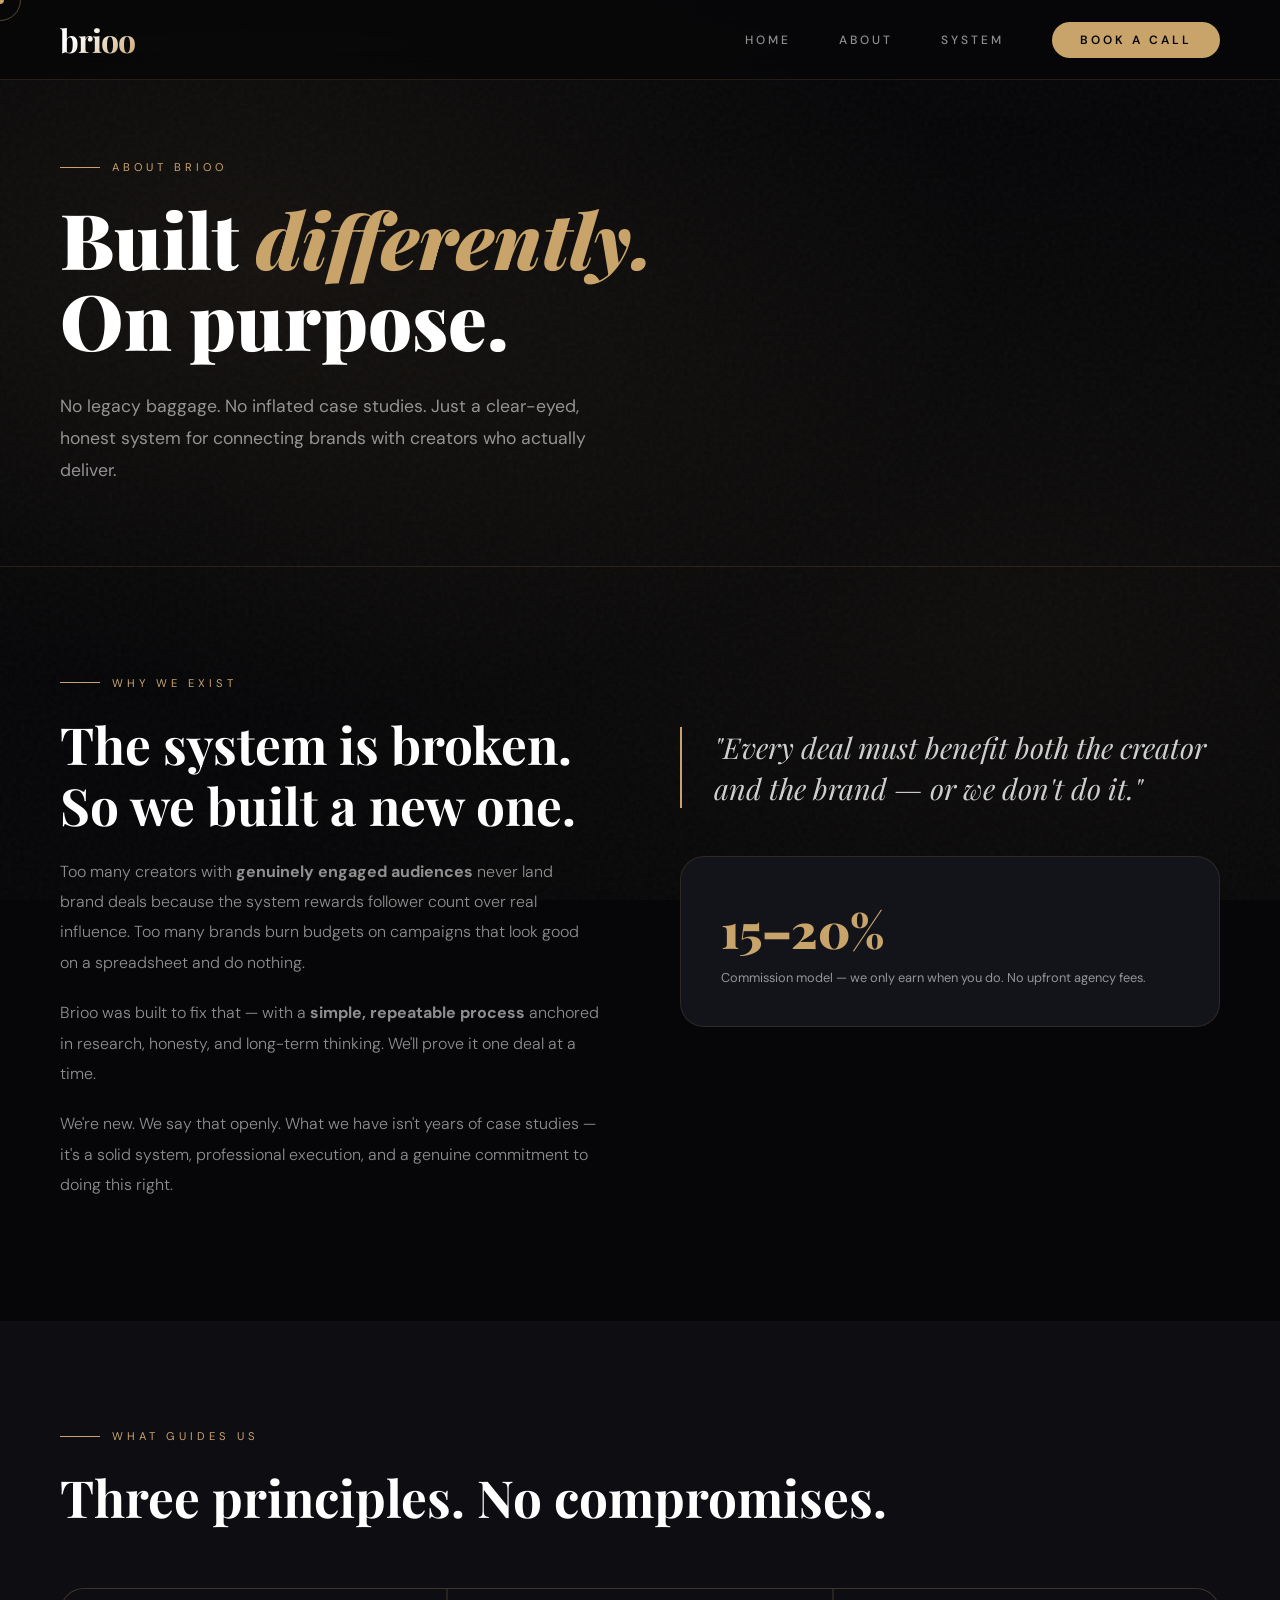
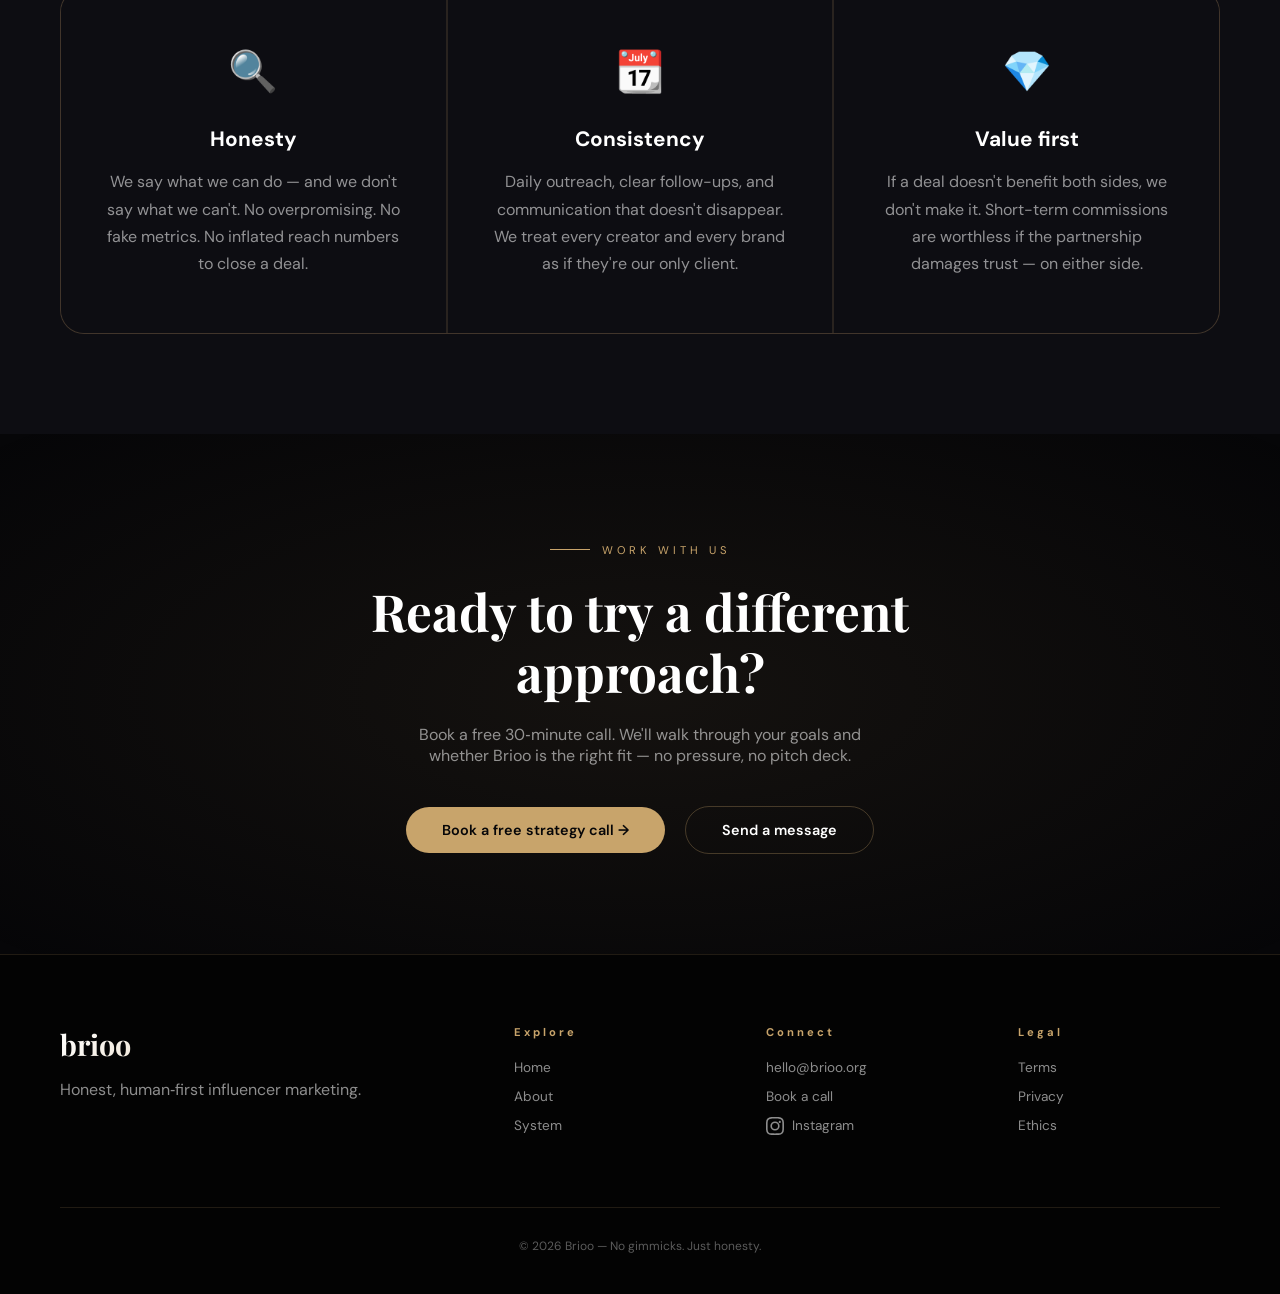
==== commit 9ee2eccd: "Update about.html" ====
--- a/about.html
+++ b/about.html
@@ -3,13 +3,12 @@
 <head>
   <meta charset="UTF-8">
   <meta name="viewport" content="width=device-width, initial-scale=1.0, viewport-fit=cover">
-  <title>Brioo — Intelligence‑Led Influence Agency</title>
-  <meta name="description" content="Brioo connects brands with real creators. No fake followers, no gimmicks. Commission‑only, relationship‑driven.">
+  <title>About Brioo — Why we exist</title>
+  <meta name="description" content="Brioo was built to fix influencer marketing. Honest, commission‑only, relationship‑driven. No gimmicks, no fake followers.">
   <link rel="preconnect" href="https://fonts.googleapis.com">
   <link rel="preconnect" href="https://fonts.gstatic.com" crossorigin>
   <link href="https://fonts.googleapis.com/css2?family=Playfair+Display:ital,wght@0,400;0,500;0,600;0,700;0,800;0,900;1,400&family=DM+Sans:wght@300;400;500;600;700;800&display=swap" rel="stylesheet">
   <style>
-    /* ---------- RESET & GLOBAL ---------- */
     * {
       margin: 0;
       padding: 0;
@@ -23,10 +22,10 @@
       --dark: #060608;
       --dark2: #0d0d12;
       --dark3: #13131a;
-      --muted: rgba(255, 255, 255, 0.55);
-      --muted2: rgba(255, 255, 255, 0.35);
-      --border: rgba(200, 164, 107, 0.15);
-      --border2: rgba(200, 164, 107, 0.3);
+      --muted: rgba(255,255,255,0.55);
+      --muted2: rgba(255,255,255,0.35);
+      --border: rgba(200,164,107,0.15);
+      --border2: rgba(200,164,107,0.3);
       --transition: all 0.3s cubic-bezier(0.2, 0, 0, 1);
     }
 
@@ -36,10 +35,8 @@
       font-family: 'DM Sans', sans-serif;
       overflow-x: hidden;
       cursor: none;
-      line-height: 1.5;
-    }
-
-    /* ---------- CUSTOM CURSOR ---------- */
+    }
+
     #cursor, #cursor-ring {
       position: fixed;
       pointer-events: none;
@@ -52,17 +49,16 @@
       height: 8px;
       background: var(--gold);
       border-radius: 50%;
-      transition: width 0.2s, height 0.2s, background 0.2s;
+      transition: width 0.2s, height 0.2s;
     }
     #cursor-ring {
       width: 42px;
       height: 42px;
-      border: 1px solid rgba(200, 164, 107, 0.4);
+      border: 1px solid rgba(200,164,107,0.4);
       border-radius: 50%;
       transition: all 0.15s ease;
     }
 
-    /* ---------- ANIMATED GRADIENT BACKGROUND ---------- */
     .gradient-bg {
       position: fixed;
       top: 0;
@@ -70,8 +66,8 @@
       width: 100%;
       height: 100%;
       z-index: -2;
-      background: radial-gradient(ellipse at 20% 30%, rgba(200, 164, 107, 0.08), transparent 50%),
-                  radial-gradient(ellipse at 80% 70%, rgba(200, 164, 107, 0.05), transparent 60%);
+      background: radial-gradient(ellipse at 20% 30%, rgba(200,164,107,0.08), transparent 50%),
+                  radial-gradient(ellipse at 80% 70%, rgba(200,164,107,0.05), transparent 60%);
       animation: bgPulse 12s ease-in-out infinite;
     }
     @keyframes bgPulse {
@@ -80,7 +76,6 @@
       100% { opacity: 0.6; transform: scale(1); }
     }
 
-    /* noise overlay */
     body::before {
       content: '';
       position: fixed;
@@ -90,20 +85,10 @@
       z-index: -1;
     }
 
-    /* ---------- TYPOGRAPHY & UTILITY ---------- */
-    h1, h2, h3, .logo, .stat-num, .step-num {
-      font-family: 'Playfair Display', serif;
-      font-weight: 700;
-      letter-spacing: -0.02em;
-    }
-
-    .container {
-      max-width: 1400px;
-      margin: 0 auto;
-      padding: 0 60px;
-    }
-
-    /* ---------- NAVIGATION ---------- */
+    html {
+      scroll-behavior: smooth;
+    }
+
     nav {
       position: fixed;
       top: 0;
@@ -116,16 +101,19 @@
       align-items: center;
       justify-content: space-between;
       backdrop-filter: blur(16px);
-      background: rgba(6, 6, 8, 0.7);
+      background: rgba(6,6,8,0.7);
       border-bottom: 1px solid var(--border);
       transition: 0.3s;
     }
     .logo {
+      font-family: 'Playfair Display', serif;
       font-size: 2rem;
+      font-weight: 700;
       background: linear-gradient(135deg, #fff 30%, var(--gold));
       -webkit-background-clip: text;
       background-clip: text;
       color: transparent;
+      letter-spacing: -1px;
     }
     .nav-links {
       display: flex;
@@ -163,7 +151,6 @@
     }
     .nav-cta::after { display: none; }
 
-    /* ---------- BUTTONS ---------- */
     .btn-gold, .btn-outline {
       padding: 14px 36px;
       border-radius: 100px;
@@ -184,7 +171,7 @@
     .btn-gold:hover {
       background: var(--gold-light);
       transform: translateY(-3px);
-      box-shadow: 0 10px 30px rgba(200, 164, 107, 0.3);
+      box-shadow: 0 10px 30px rgba(200,164,107,0.3);
     }
     .btn-outline {
       background: transparent;
@@ -193,88 +180,49 @@
     }
     .btn-outline:hover {
       border-color: var(--gold);
-      background: rgba(200, 164, 107, 0.08);
+      background: rgba(200,164,107,0.08);
       transform: translateY(-3px);
     }
 
-    /* ---------- HERO SECTION ---------- */
-    .hero {
-      min-height: 100vh;
+    .page-hero {
+      padding: 160px 60px 80px;
+      border-bottom: 1px solid var(--border);
+    }
+    .page-hero-label {
+      font-size: 0.7rem;
+      letter-spacing: 4px;
+      text-transform: uppercase;
+      color: var(--gold);
+      margin-bottom: 24px;
       display: flex;
       align-items: center;
-      padding: 120px 60px 80px;
-    }
-    .hero-grid {
-      display: grid;
-      grid-template-columns: 1fr 1fr;
-      gap: 80px;
-      align-items: center;
-    }
-    .hero-content h1 {
-      font-size: clamp(3rem, 7vw, 5.5rem);
+      gap: 12px;
+    }
+    .page-hero-label::before {
+      content: '';
+      width: 40px;
+      height: 1px;
+      background: var(--gold);
+    }
+    .page-hero h1 {
+      font-family: 'Playfair Display', serif;
+      font-size: clamp(2.5rem, 6vw, 5rem);
+      font-weight: 900;
       line-height: 1.05;
-      margin-bottom: 24px;
-    }
-    .hero-content h1 span {
+      max-width: 800px;
+    }
+    .page-hero h1 em {
+      font-style: italic;
       color: var(--gold);
-      font-style: italic;
-    }
-    .hero-content p {
+    }
+    .page-hero-sub {
+      margin-top: 32px;
       font-size: 1.1rem;
       color: var(--muted);
-      line-height: 1.7;
-      margin-bottom: 40px;
-      max-width: 500px;
-    }
-    .hero-stats {
-      display: flex;
-      gap: 48px;
-      margin-top: 48px;
-      flex-wrap: wrap;
-    }
-    .stat-num {
-      font-size: 2.2rem;
-      font-weight: 700;
-      color: var(--gold);
-    }
-    .stat-label {
-      font-size: 0.75rem;
-      color: var(--muted2);
-      letter-spacing: 1px;
-    }
-
-    /* interactive canvas */
-    .matching-viz {
-      position: relative;
-      height: 460px;
-      background: rgba(10, 10, 15, 0.5);
-      border-radius: 32px;
-      border: 1px solid var(--border);
-      backdrop-filter: blur(4px);
-      overflow: hidden;
-    }
-    canvas {
-      width: 100%;
-      height: 100%;
-      display: block;
-    }
-    .match-tooltip {
-      position: absolute;
-      background: rgba(0, 0, 0, 0.85);
-      backdrop-filter: blur(8px);
-      color: var(--gold);
-      font-size: 0.75rem;
-      font-weight: 600;
-      padding: 6px 12px;
-      border-radius: 40px;
-      border: 1px solid var(--gold);
-      white-space: nowrap;
-      pointer-events: none;
-      z-index: 20;
-      font-family: 'DM Sans', sans-serif;
-    }
-
-    /* ---------- SECTION STYLES ---------- */
+      line-height: 1.8;
+      max-width: 540px;
+    }
+
     section {
       padding: 100px 60px;
     }
@@ -295,16 +243,38 @@
       background: var(--gold);
     }
     .section-title {
-      font-size: clamp(2rem, 4.5vw, 3.5rem);
+      font-family: 'Playfair Display', serif;
+      font-size: clamp(2rem, 4vw, 3.5rem);
       font-weight: 700;
       line-height: 1.2;
       margin-bottom: 20px;
     }
 
-    /* problem grid */
-    .problem-grid {
+    .why-grid {
       display: grid;
       grid-template-columns: 1fr 1fr;
+      gap: 80px;
+      align-items: start;
+    }
+    .why-text p {
+      color: var(--muted);
+      line-height: 1.9;
+      margin-bottom: 20px;
+      font-weight: 300;
+    }
+    .why-pull {
+      font-family: 'Playfair Display', serif;
+      font-size: 1.8rem;
+      font-style: italic;
+      line-height: 1.4;
+      color: rgba(255,255,255,0.8);
+      padding-left: 32px;
+      border-left: 2px solid var(--gold);
+    }
+
+    .principles-grid {
+      display: grid;
+      grid-template-columns: repeat(3, 1fr);
       gap: 2px;
       background: var(--border);
       border: 1px solid var(--border);
@@ -312,159 +282,30 @@
       border-radius: 24px;
       overflow: hidden;
     }
-    .problem-card {
+    .principle-card {
       background: var(--dark2);
-      padding: 56px 48px;
+      padding: 56px 44px;
       transition: var(--transition);
-    }
-    .problem-card:hover {
+      text-align: center;
+    }
+    .principle-card:hover {
       background: var(--dark3);
-      transform: translateY(-6px);
-    }
-    .problem-icon { font-size: 2.5rem; margin-bottom: 20px; }
-    .problem-card h3 { font-size: 1.5rem; margin-bottom: 12px; }
-    .problem-stat {
-      font-family: 'Playfair Display', serif;
-      font-size: 2rem;
-      font-weight: 700;
-      color: var(--gold);
-      margin: 16px 0;
-    }
-    .problem-card p { color: var(--muted); line-height: 1.7; }
-
-    /* solution grid (cards) */
-    .solution-grid {
-      display: grid;
-      grid-template-columns: repeat(3, 1fr);
-      gap: 30px;
-      margin-top: 60px;
-    }
-    .solution-card {
-      background: var(--dark2);
-      padding: 48px 32px;
-      text-align: center;
-      border-radius: 24px;
-      border: 1px solid var(--border);
-      transition: var(--transition);
-    }
-    .solution-card:hover {
-      transform: translateY(-8px);
-      border-color: var(--gold);
-      box-shadow: 0 20px 40px -12px rgba(0, 0, 0, 0.4);
-    }
-    .solution-icon { font-size: 2.5rem; margin-bottom: 24px; }
-    .solution-card h3 { font-size: 1.3rem; margin-bottom: 12px; }
-    .solution-card p { color: var(--muted); font-size: 0.95rem; line-height: 1.6; }
-
-    /* path toggle & process */
-    .path-toggle {
-      display: flex;
-      justify-content: center;
-      gap: 20px;
-      margin-bottom: 48px;
-    }
-    .path-btn {
-      background: transparent;
-      border: 1px solid var(--border2);
-      padding: 12px 32px;
-      border-radius: 60px;
-      font-weight: 600;
-      color: var(--muted);
-      cursor: pointer;
-      transition: 0.2s;
-    }
-    .path-btn.active {
-      background: var(--gold);
-      color: #060608;
-      border-color: var(--gold);
-    }
-    .path-panel { display: none; opacity: 0; transition: opacity 0.4s; }
-    .path-panel.active-panel { display: block; opacity: 1; }
-    .process-grid {
-      display: grid;
-      grid-template-columns: repeat(4, 1fr);
-      gap: 2px;
-      background: var(--border);
-      border: 1px solid var(--border);
-      border-radius: 24px;
-      overflow: hidden;
-      margin-top: 60px;
-    }
-    .process-card {
-      background: var(--dark2);
-      padding: 40px 28px;
-      transition: var(--transition);
-    }
-    .process-card:hover {
-      background: var(--dark3);
-      transform: translateY(-6px);
-    }
-    .step-num {
-      font-size: 3rem;
-      font-weight: 800;
-      color: rgba(200, 164, 107, 0.2);
-      margin-bottom: 20px;
-    }
-    .process-card h3 { font-size: 1.3rem; margin-bottom: 12px; }
-    .process-card p { color: var(--muted); font-size: 0.9rem; line-height: 1.6; }
-
-    /* FAQ accordion */
-    .faq-tabs {
-      display: flex;
-      gap: 20px;
-      justify-content: center;
-      margin-bottom: 40px;
-    }
-    .faq-tab {
-      background: transparent;
-      border: none;
-      font-size: 1rem;
-      font-weight: 600;
-      padding: 8px 24px;
-      border-radius: 40px;
-      color: var(--muted);
-      cursor: pointer;
-      transition: 0.2s;
-    }
-    .faq-tab.active {
-      background: var(--gold);
-      color: #060608;
-    }
-    .faq-group { display: none; }
-    .faq-group.active-group { display: block; }
-    .accordion-item {
-      border-bottom: 1px solid var(--border);
-      padding: 20px 0;
-    }
-    .accordion-question {
-      display: flex;
-      justify-content: space-between;
-      align-items: center;
-      cursor: pointer;
-      font-weight: 500;
-    }
-    .accordion-icon {
-      font-size: 1.5rem;
-      color: var(--gold);
-      transition: transform 0.3s;
-    }
-    .accordion-answer {
-      max-height: 0;
-      overflow: hidden;
-      transition: max-height 0.4s ease;
+      transform: translateY(-4px);
+    }
+    .principle-icon {
+      font-size: 2.5rem;
+      margin-bottom: 28px;
+    }
+    .principle-card h3 {
+      font-size: 1.3rem;
+      margin-bottom: 16px;
+    }
+    .principle-card p {
       color: var(--muted);
       line-height: 1.7;
     }
-    .accordion-item.open .accordion-answer {
-      max-height: 300px;
-      margin-top: 16px;
-    }
-    .accordion-item.open .accordion-icon {
-      transform: rotate(45deg);
-    }
-
-    /* footer */
-    footer {
+
+    .footer {
       background: #030303;
       border-top: 1px solid var(--border);
       padding: 70px 60px 40px;
@@ -510,7 +351,6 @@
       font-size: 0.75rem;
     }
 
-    /* reveal animations */
     .reveal {
       opacity: 0;
       transform: translateY(30px);
@@ -521,21 +361,17 @@
       transform: translateY(0);
     }
 
-    /* responsive */
     @media (max-width: 1100px) {
-      .container { padding: 0 30px; }
-      .hero { padding: 120px 30px 60px; }
-      .hero-grid { grid-template-columns: 1fr; gap: 40px; }
+      nav { padding: 0 30px; }
+      .page-hero { padding: 120px 30px 60px; }
       section { padding: 80px 30px; }
-      .problem-grid { grid-template-columns: 1fr; }
-      .solution-grid { grid-template-columns: 1fr; gap: 20px; }
-      .process-grid { grid-template-columns: 1fr; }
+      .why-grid { grid-template-columns: 1fr; gap: 50px; }
+      .principles-grid { grid-template-columns: 1fr; }
       .footer-grid { grid-template-columns: 1fr 1fr; }
     }
     @media (max-width: 700px) {
       .nav-links { display: none; }
       .footer-grid { grid-template-columns: 1fr; }
-      .hero-stats { flex-direction: column; gap: 20px; }
     }
   </style>
 </head>
@@ -555,122 +391,72 @@
 </nav>
 
 <main>
-  <!-- Hero Section -->
-  <div class="hero">
-    <div class="hero-grid">
-      <div class="hero-content">
-        <div class="section-label" style="margin-bottom: 20px;">The real cost of influencer marketing</div>
-        <h1>Brands lose billions.<br>Creators lose fair pay.<br><span>We stop both.</span></h1>
-        <p>No gimmicks. No fake followers. No “exposure” deals. Brioo is a new, honest agency that connects brands with real creators — and only gets paid when you do.</p>
-        <div style="display: flex; gap: 20px; flex-wrap: wrap;">
-          <a href="https://calendly.com/abdiqani-brioo/creator-partnership-call" target="_blank" class="btn-gold">Talk to us →</a>
-          <a href="#problems" class="btn-outline">See the real costs</a>
-        </div>
-        <div class="hero-stats">
-          <div><div class="stat-num">$15B+</div><div class="stat-label">lost annually to fake followers</div></div>
-          <div><div class="stat-num">68%</div><div class="stat-label">of creators never get a fair deal</div></div>
-          <div><div class="stat-num">0%</div><div class="stat-label">upfront fees — we earn only when you do</div></div>
+  <div class="page-hero">
+    <div class="page-hero-label">About Brioo</div>
+    <h1>Built <em>differently.</em><br>On purpose.</h1>
+    <p class="page-hero-sub">No legacy baggage. No inflated case studies. Just a clear-eyed, honest system for connecting brands with creators who actually deliver.</p>
+  </div>
+
+  <!-- Why we exist -->
+  <section>
+    <div class="why-grid">
+      <div>
+        <div class="section-label reveal">Why we exist</div>
+        <h2 class="section-title reveal">The system is broken. So we built a new one.</h2>
+        <div class="why-text reveal">
+          <p>Too many creators with <strong>genuinely engaged audiences</strong> never land brand deals because the system rewards follower count over real influence. Too many brands burn budgets on campaigns that look good on a spreadsheet and do nothing.</p>
+          <p>Brioo was built to fix that — with a <strong>simple, repeatable process</strong> anchored in research, honesty, and long-term thinking. We'll prove it one deal at a time.</p>
+          <p>We're new. We say that openly. What we have isn't years of case studies — it's a solid system, professional execution, and a genuine commitment to doing this right.</p>
         </div>
       </div>
-      <div class="matching-viz" id="matchingVizContainer">
-        <canvas id="matchingCanvas" width="800" height="460"></canvas>
-        <div id="matchTooltip" class="match-tooltip" style="display: none;"></div>
-      </div>
-    </div>
-  </div>
-
-  <!-- The Real Problems -->
-  <section id="problems">
-    <div class="section-label reveal">The real costs</div>
-    <h2 class="section-title reveal">What broken influencer marketing actually costs.</h2>
-    <div class="problem-grid reveal">
-      <div class="problem-card">
-        <div class="problem-icon">📉</div>
-        <h3>Brands: Paying for nothing</h3>
-        <div class="problem-stat">$15 billion</div>
-        <p>Every year, brands throw money at influencers with fake followers, bot‑inflated engagement, and audiences that don't exist. You get a report — and zero sales.</p>
-      </div>
-      <div class="problem-card">
-        <div class="problem-icon">😔</div>
-        <h3>Creators: Working for free</h3>
-        <div class="problem-stat">68% never get paid</div>
-        <p>Creators with real, engaged audiences are ignored because they don't have 500k followers. They burn out, take “exposure” deals, or quit entirely.</p>
+      <div class="reveal" style="padding-top: 60px;">
+        <p class="why-pull">"Every deal must benefit both the creator and the brand — or we don't do it."</p>
+        <div style="margin-top: 48px; padding: 40px; border: 1px solid var(--border); background: var(--dark3); border-radius: 24px;">
+          <div style="font-family: 'Playfair Display', serif; font-size: 3rem; font-weight: 900; color: var(--gold);">15–20%</div>
+          <div style="font-size: 0.8rem; color: var(--muted); margin-top: 8px;">Commission model — we only earn when you do. No upfront agency fees.</div>
+        </div>
       </div>
     </div>
   </section>
 
-  <!-- How We Fix It -->
+  <!-- Three guiding principles -->
   <section style="background: var(--dark2);">
-    <div class="section-label reveal">How we fix it</div>
-    <h2 class="section-title reveal">No magic. No fake results. Just a better system.</h2>
-    <div class="solution-grid reveal">
-      <div class="solution-card"><div class="solution-icon">🔍</div><h3>Manual vetting</h3><p>We ignore follower counts. We check real engagement — comments, shares, saves, and audience quality. No bots pass our filter.</p></div>
-      <div class="solution-card"><div class="solution-icon">⚖️</div><h3>Commission only</h3><p>We take 15‑20% only when you get paid. No upfront fees, no retainers. If the campaign fails, we don't earn.</p></div>
-      <div class="solution-card"><div class="solution-icon">🤝</div><h3>Fair deals for both</h3><p>Brands pay for real reach. Creators get paid fairly. We write contracts that protect both sides.</p></div>
-    </div>
-  </section>
-
-  <!-- Path Toggle (Brand / Creator) -->
-  <section id="process">
-    <div class="section-label reveal">What you actually need</div>
-    <h2 class="section-title reveal">For <span id="dynamicAudience" style="color: var(--gold);">brands & creators</span></h2>
-    <div class="path-toggle reveal">
-      <button class="path-btn active" data-path="brand">For Brands</button>
-      <button class="path-btn" data-path="creator">For Creators</button>
-    </div>
-    <div id="brandPanel" class="path-panel active-panel">
-      <div class="process-grid reveal">
-        <div class="process-card"><div class="step-num">01</div><h3>Tell us your goals</h3><p>We listen. Then we research creators whose audiences actually match your target customer.</p></div>
-        <div class="process-card"><div class="step-num">02</div><h3>We vet & present</h3><p>We show you real engagement data. No fake promises. You approve only creators you're confident in.</p></div>
-        <div class="process-card"><div class="step-num">03</div><h3>We handle everything</h3><p>Contracts, deadlines, content reviews. We protect your brand and the creator's creative freedom.</p></div>
-        <div class="process-card"><div class="step-num">04</div><h3>Pay only for results</h3><p>You pay the creator + our commission after deliverables are met. No risk to you.</p></div>
+    <div class="section-label reveal">What guides us</div>
+    <h2 class="section-title reveal">Three principles. No compromises.</h2>
+    <div class="principles-grid reveal">
+      <div class="principle-card">
+        <div class="principle-icon">🔍</div>
+        <h3>Honesty</h3>
+        <p>We say what we can do — and we don't say what we can't. No overpromising. No fake metrics. No inflated reach numbers to close a deal.</p>
       </div>
-    </div>
-    <div id="creatorPanel" class="path-panel">
-      <div class="process-grid reveal">
-        <div class="process-card"><div class="step-num">01</div><h3>Apply with your real engagement</h3><p>We don't care about follower count. Send your engagement screenshots.</p></div>
-        <div class="process-card"><div class="step-num">02</div><h3>Set fair rates</h3><p>We help you price your work based on real value — not what agencies lowball you.</p></div>
-        <div class="process-card"><div class="step-num">03</div><h3>We find brand matches</h3><p>We only connect you with brands that fit your niche and respect your creative style.</p></div>
-        <div class="process-card"><div class="step-num">04</div><h3>Get paid on time</h3><p>We chase payments and enforce contracts. You focus on creating.</p></div>
+      <div class="principle-card">
+        <div class="principle-icon">📆</div>
+        <h3>Consistency</h3>
+        <p>Daily outreach, clear follow-ups, and communication that doesn't disappear. We treat every creator and every brand as if they're our only client.</p>
+      </div>
+      <div class="principle-card">
+        <div class="principle-icon">💎</div>
+        <h3>Value first</h3>
+        <p>If a deal doesn't benefit both sides, we don't make it. Short-term commissions are worthless if the partnership damages trust — on either side.</p>
       </div>
     </div>
   </section>
 
-  <!-- FAQ -->
-  <section id="faq" style="background: var(--dark2);">
-    <div class="section-label reveal">Common questions</div>
-    <h2 class="section-title reveal">No BS. Just what you need to know.</h2>
-    <div class="faq-tabs reveal">
-      <button class="faq-tab active" data-faq="brand">For Brands</button>
-      <button class="faq-tab" data-faq="creator">For Creators</button>
-    </div>
-    <div id="brandFaq" class="faq-group active-group">
-      <div class="accordion-item"><div class="accordion-question"><span>How do you guarantee real engagement?</span><span class="accordion-icon">+</span></div><div class="accordion-answer">We don't guarantee results — that would be a lie. What we do is manually audit every creator: comments, shares, saves, audience geography, and past brand work. If we find bots or fakes, we reject them.</div></div>
-      <div class="accordion-item"><div class="accordion-question"><span>What if the campaign flops?</span><span class="accordion-icon">+</span></div><div class="accordion-answer">Then we don't get paid. Our commission is tied to successful delivery. We are as invested in the campaign working as you are.</div></div>
-      <div class="accordion-item"><div class="accordion-question"><span>Do you have case studies?</span><span class="accordion-icon">+</span></div><div class="accordion-answer">We are a new agency (founded 2026). We don't have past results to show. What we have is a clear, honest process and the willingness to prove ourselves one deal at a time.</div></div>
-      <div class="accordion-item"><div class="accordion-question"><span>How much does it cost?</span><span class="accordion-icon">+</span></div><div class="accordion-answer">15‑20% commission on each deal. You pay only when the campaign is delivered. No retainers, no hidden fees.</div></div>
-    </div>
-    <div id="creatorFaq" class="faq-group">
-      <div class="accordion-item"><div class="accordion-question"><span>Do you take a cut before I get paid?</span><span class="accordion-icon">+</span></div><div class="accordion-answer">No. You get your full agreed rate. We collect our commission from the brand after you are paid.</div></div>
-      <div class="accordion-item"><div class="accordion-question"><span>What if I have only 5,000 followers?</span><span class="accordion-icon">+</span></div><div class="accordion-answer">We care about engagement, not follower count. Many micro‑creators with loyal audiences outperform mega‑influencers.</div></div>
-      <div class="accordion-item"><div class="accordion-question"><span>Do you work with all niches?</span><span class="accordion-icon">+</span></div><div class="accordion-answer">We focus on ethical niches: wellness, finance, education, self‑improvement, and lifestyle. We don't work with gambling, alcohol, or deceptive products.</div></div>
-      <div class="accordion-item"><div class="accordion-question"><span>How do I apply?</span><span class="accordion-icon">+</span></div><div class="accordion-answer">Email creators@brioo.org with your handle and engagement screenshots. We'll respond within 72 hours.</div></div>
+  <!-- Final CTA -->
+  <section style="text-align: center; background: radial-gradient(ellipse at center, rgba(200,164,107,0.08), transparent);">
+    <div class="section-label" style="justify-content: center;">Work with us</div>
+    <h2 class="section-title" style="max-width: 700px; margin: 0 auto 20px;">Ready to try a different approach?</h2>
+    <p style="color: var(--muted); max-width: 500px; margin: 0 auto 40px;">Book a free 30‑minute call. We'll walk through your goals and whether Brioo is the right fit — no pressure, no pitch deck.</p>
+    <div>
+      <a href="https://calendly.com/abdiqani-brioo/creator-partnership-call" target="_blank" class="btn-gold" style="margin-right: 16px;">Book a free strategy call →</a>
+      <a href="mailto:hello@brioo.org" class="btn-outline">Send a message</a>
     </div>
   </section>
-
-  <!-- Final CTA -->
-  <section style="text-align: center; background: radial-gradient(ellipse at center, rgba(200, 164, 107, 0.08), transparent);">
-    <div class="section-label" style="justify-content: center;">No pressure. Just a conversation.</div>
-    <h2 class="section-title" style="max-width: 700px; margin: 0 auto 20px;">We haven't closed a single deal yet. But we understand the problem better than most.</h2>
-    <p style="color: var(--muted); max-width: 500px; margin: 0 auto 40px;">Book a free, no‑obligation call. We'll listen to your challenges and explain how our system works — no pitch, no fluff.</p>
-    <a href="https://calendly.com/abdiqani-brioo/creator-partnership-call" target="_blank" class="btn-gold" style="margin-right: 16px;">Talk to us →</a>
-    <a href="mailto:hello@brioo.org" class="btn-outline">Send an email</a>
-  </section>
 </main>
 
-<footer>
+<footer class="footer">
   <div class="footer-grid">
-    <div><div class="footer-logo">brioo</div><p style="color: var(--muted); margin-top: 16px;">Honest, commission‑only influencer marketing. Founded 2026.</p></div>
+    <div><div class="footer-logo">brioo</div><p style="color: var(--muted); margin-top: 16px;">Honest, human‑first influencer marketing.</p></div>
     <div class="footer-col"><h4>Explore</h4><a href="index.html">Home</a><a href="about.html">About</a><a href="system.html">System</a></div>
     <div class="footer-col"><h4>Connect</h4><a href="mailto:hello@brioo.org">hello@brioo.org</a><a href="https://calendly.com/abdiqani-brioo/creator-partnership-call" target="_blank">Book a call</a><a href="https://www.instagram.com/briooagency/" target="_blank" rel="noopener noreferrer"><svg class="social-icon" viewBox="0 0 24 24" width="18" height="18"><path fill="currentColor" d="M12 2.163c3.204 0 3.584.012 4.85.07 3.252.148 4.771 1.691 4.919 4.919.058 1.265.069 1.645.069 4.849 0 3.205-.012 3.584-.069 4.849-.149 3.225-1.664 4.771-4.919 4.919-1.266.058-1.644.07-4.85.07-3.204 0-3.584-.012-4.849-.07-3.26-.149-4.771-1.699-4.919-4.92-.058-1.265-.07-1.644-.07-4.849 0-3.204.013-3.583.07-4.849.149-3.227 1.664-4.771 4.919-4.919 1.266-.057 1.645-.069 4.849-.069zm0-2.163c-3.259 0-3.667.014-4.947.072-4.358.2-6.78 2.618-6.98 6.98-.059 1.281-.073 1.689-.073 4.948 0 3.259.014 3.668.072 4.948.2 4.358 2.618 6.78 6.98 6.98 1.281.058 1.689.072 4.948.072 3.259 0 3.668-.014 4.948-.072 4.354-.2 6.782-2.618 6.979-6.98.059-1.28.073-1.689.073-4.948 0-3.259-.014-3.667-.072-4.947-.196-4.354-2.617-6.78-6.979-6.98-1.281-.059-1.69-.073-4.949-.073zM12 5.838a6.162 6.162 0 1 0 0 12.324 6.162 6.162 0 0 0 0-12.324zM12 16a4 4 0 1 1 0-8 4 4 0 0 1 0 8zm6.406-10.845a1.44 1.44 0 1 0 0 2.881 1.44 1.44 0 0 0 0-2.881z"/></svg> Instagram</a></div>
     <div class="footer-col"><h4>Legal</h4><a href="terms.html">Terms</a><a href="privacy.html">Privacy</a><a href="ethics.html">Ethics</a></div>
@@ -679,186 +465,18 @@
 </footer>
 
 <script>
-  // Custom cursor
   const cursor = document.getElementById('cursor'), ring = document.getElementById('cursor-ring');
   let mx = 0, my = 0, rx = 0, ry = 0;
   document.addEventListener('mousemove', e => { mx = e.clientX; my = e.clientY; cursor.style.left = mx + 'px'; cursor.style.top = my + 'px'; });
-  function animRing() { rx += (mx - rx) * 0.12; ry += (my - ry) * 0.12; ring.style.left = rx + 'px'; ring.style.top = ry + 'px'; requestAnimationFrame(animRing); }
-  animRing();
-  document.querySelectorAll('a, button, .path-btn, .faq-tab').forEach(el => {
+  function animRing() { rx += (mx - rx) * 0.12; ry += (my - ry) * 0.12; ring.style.left = rx + 'px'; ring.style.top = ry + 'px'; requestAnimationFrame(animRing); } animRing();
+  document.querySelectorAll('a, button').forEach(el => {
     el.addEventListener('mouseenter', () => { cursor.style.width = '6px'; cursor.style.height = '6px'; ring.style.width = '64px'; ring.style.height = '64px'; ring.style.borderColor = 'rgba(200,164,107,0.8)'; });
     el.addEventListener('mouseleave', () => { cursor.style.width = '8px'; cursor.style.height = '8px'; ring.style.width = '42px'; ring.style.height = '42px'; ring.style.borderColor = 'rgba(200,164,107,0.4)'; });
   });
 
-  // Interactive matching canvas (stable, responsive)
-  (function() {
-    const canvas = document.getElementById('matchingCanvas');
-    const container = document.getElementById('matchingVizContainer');
-    const tooltip = document.getElementById('matchTooltip');
-    if (!canvas || !container) return;
-    const ctx = canvas.getContext('2d');
-    let width = 0, height = 0, hoveredNode = null, pulses = [];
-    const brandNodes = [
-      { label: 'Ethical Beauty', type: 'brand', x: 0.18, y: 0.25, matchScore: 94 },
-      { label: 'Fintech', type: 'brand', x: 0.18, y: 0.45, matchScore: 88 },
-      { label: 'Sustainable Fashion', type: 'brand', x: 0.18, y: 0.65, matchScore: 91 },
-      { label: 'Online Education', type: 'brand', x: 0.18, y: 0.85, matchScore: 79 }
-    ];
-    const creatorNodes = [
-      { label: 'Micro‑Influencer', type: 'creator', x: 0.82, y: 0.20, matchScore: 96 },
-      { label: 'Finance Educator', type: 'creator', x: 0.82, y: 0.40, matchScore: 90 },
-      { label: 'Wellness Coach', type: 'creator', x: 0.82, y: 0.60, matchScore: 87 },
-      { label: 'Lifestyle Creator', type: 'creator', x: 0.82, y: 0.80, matchScore: 93 }
-    ];
-    const allNodes = [...brandNodes, ...creatorNodes];
-    function getNodePos(node) { return { x: node.x * width, y: node.y * height }; }
-    function resizeCanvas() {
-      const rect = container.getBoundingClientRect();
-      canvas.width = rect.width;
-      canvas.height = rect.height;
-      width = rect.width;
-      height = rect.height;
-      draw();
-    }
-    window.addEventListener('resize', resizeCanvas);
-    function draw() {
-      if (!width || !height) return;
-      ctx.clearRect(0, 0, width, height);
-      ctx.fillStyle = '#0a0a0f';
-      ctx.fillRect(0, 0, width, height);
-      for (let b of brandNodes) for (let c of creatorNodes) {
-        const p1 = getNodePos(b), p2 = getNodePos(c);
-        ctx.beginPath();
-        ctx.moveTo(p1.x, p1.y);
-        ctx.lineTo(p2.x, p2.y);
-        ctx.strokeStyle = 'rgba(200,164,107,0.2)';
-        ctx.lineWidth = 1.2;
-        ctx.stroke();
-      }
-      for (let p of pulses) {
-        const b = brandNodes[p.brandIdx], c = creatorNodes[p.creatorIdx];
-        const p1 = getNodePos(b), p2 = getNodePos(c);
-        ctx.beginPath();
-        ctx.moveTo(p1.x, p1.y);
-        ctx.lineTo(p2.x, p2.y);
-        const intensity = 0.4 + p.progress * 0.6;
-        ctx.strokeStyle = `rgba(200,164,107,${intensity})`;
-        ctx.lineWidth = 3 + p.progress * 2;
-        ctx.stroke();
-        p.progress += 0.025;
-      }
-      pulses = pulses.filter(p => p.progress < 1);
-      const cx = width / 2, cy = height / 2;
-      ctx.save();
-      ctx.shadowBlur = 15;
-      ctx.shadowColor = 'rgba(200,164,107,0.6)';
-      ctx.beginPath();
-      ctx.arc(cx, cy, 28, 0, 2 * Math.PI);
-      ctx.fillStyle = '#13131a';
-      ctx.fill();
-      ctx.strokeStyle = '#c8a46b';
-      ctx.lineWidth = 2;
-      ctx.stroke();
-      ctx.font = `bold ${Math.min(18, width/40)}px 'Playfair Display'`;
-      ctx.fillStyle = '#c8a46b';
-      ctx.textAlign = 'center';
-      ctx.textBaseline = 'middle';
-      ctx.fillText('B', cx, cy);
-      ctx.restore();
-      for (let node of allNodes) {
-        const pos = getNodePos(node);
-        const isHovered = (hoveredNode && hoveredNode.label === node.label);
-        ctx.beginPath();
-        ctx.arc(pos.x, pos.y, 14, 0, 2 * Math.PI);
-        ctx.fillStyle = isHovered ? '#1e1e2a' : '#13131a';
-        ctx.fill();
-        ctx.strokeStyle = isHovered ? '#e0c49a' : '#c8a46b';
-        ctx.lineWidth = isHovered ? 2.5 : 1.5;
-        ctx.stroke();
-        if (isHovered) {
-          ctx.beginPath();
-          ctx.arc(pos.x, pos.y, 16, 0, 2 * Math.PI);
-          ctx.fillStyle = 'rgba(200,164,107,0.15)';
-          ctx.fill();
-        }
-        ctx.font = `500 ${Math.min(11, width/70)}px 'DM Sans'`;
-        ctx.fillStyle = isHovered ? '#e0c49a' : '#ffffffcc';
-        ctx.textAlign = 'center';
-        ctx.fillText(node.label, pos.x, pos.y - 18);
-      }
-      if (Math.random() < 0.02 && width > 0) {
-        pulses.push({ brandIdx: Math.floor(Math.random() * brandNodes.length), creatorIdx: Math.floor(Math.random() * creatorNodes.length), progress: 0 });
-      }
-      requestAnimationFrame(draw);
-    }
-    function handleMouseMove(e) {
-      if (!width || !height) return;
-      const rect = canvas.getBoundingClientRect();
-      const mouseX = e.clientX - rect.left, mouseY = e.clientY - rect.top;
-      let found = null;
-      for (let node of allNodes) {
-        const pos = getNodePos(node);
-        if (Math.hypot(mouseX - pos.x, mouseY - pos.y) < 20) { found = node; break; }
-      }
-      if (found) {
-        hoveredNode = found;
-        const pos = getNodePos(found);
-        const matchInfo = found.type === 'brand' ? `🤝 Matches ${creatorNodes.length} creators · ${found.matchScore}% avg fit` : `⭐ Brand demand · ${found.matchScore}% potential`;
-        tooltip.style.display = 'block';
-        tooltip.style.left = (pos.x + 20) + 'px';
-        tooltip.style.top = (pos.y - 30) + 'px';
-        tooltip.innerHTML = matchInfo;
-      } else {
-        hoveredNode = null;
-        tooltip.style.display = 'none';
-      }
-    }
-    canvas.addEventListener('mousemove', handleMouseMove);
-    canvas.addEventListener('mouseleave', () => { hoveredNode = null; tooltip.style.display = 'none'; });
-    window.addEventListener('resize', () => { resizeCanvas(); tooltip.style.display = 'none'; hoveredNode = null; });
-    resizeCanvas();
-  })();
-
-  // Path toggle
-  const brandPanel = document.getElementById('brandPanel'), creatorPanel = document.getElementById('creatorPanel'), pathBtns = document.querySelectorAll('.path-btn'), dynamicSpan = document.getElementById('dynamicAudience');
-  pathBtns.forEach(btn => {
-    btn.addEventListener('click', () => {
-      pathBtns.forEach(b => b.classList.remove('active'));
-      btn.classList.add('active');
-      if (btn.dataset.path === 'brand') {
-        brandPanel.classList.add('active-panel');
-        creatorPanel.classList.remove('active-panel');
-        dynamicSpan.innerText = 'brands & creators';
-        sessionStorage.setItem('briooPath', 'brand');
-      } else {
-        creatorPanel.classList.add('active-panel');
-        brandPanel.classList.remove('active-panel');
-        dynamicSpan.innerText = 'creators & brands';
-        sessionStorage.setItem('briooPath', 'creator');
-      }
-    });
-  });
-  if (sessionStorage.getItem('briooPath') === 'creator') document.querySelector('.path-btn[data-path="creator"]').click();
-
-  // FAQ tabs & accordion
-  const faqTabs = document.querySelectorAll('.faq-tab'), brandFaq = document.getElementById('brandFaq'), creatorFaq = document.getElementById('creatorFaq');
-  faqTabs.forEach(tab => {
-    tab.addEventListener('click', () => {
-      faqTabs.forEach(t => t.classList.remove('active'));
-      tab.classList.add('active');
-      if (tab.dataset.faq === 'brand') { brandFaq.classList.add('active-group'); creatorFaq.classList.remove('active-group'); }
-      else { creatorFaq.classList.add('active-group'); brandFaq.classList.remove('active-group'); }
-    });
-  });
-  document.querySelectorAll('.accordion-question').forEach(q => {
-    q.addEventListener('click', () => { q.closest('.accordion-item').classList.toggle('open'); });
-  });
-
-  // Scroll reveal
   const observer = new IntersectionObserver(entries => entries.forEach(e => { if (e.isIntersecting) e.target.classList.add('visible'); }), { threshold: 0.1 });
   document.querySelectorAll('.reveal').forEach(el => observer.observe(el));
 
-  // Nav scroll effect
   window.addEventListener('scroll', () => {
     const nav = document.querySelector('nav');
     if (window.scrollY > 50) nav.style.background = 'rgba(6,6,8,0.95)';
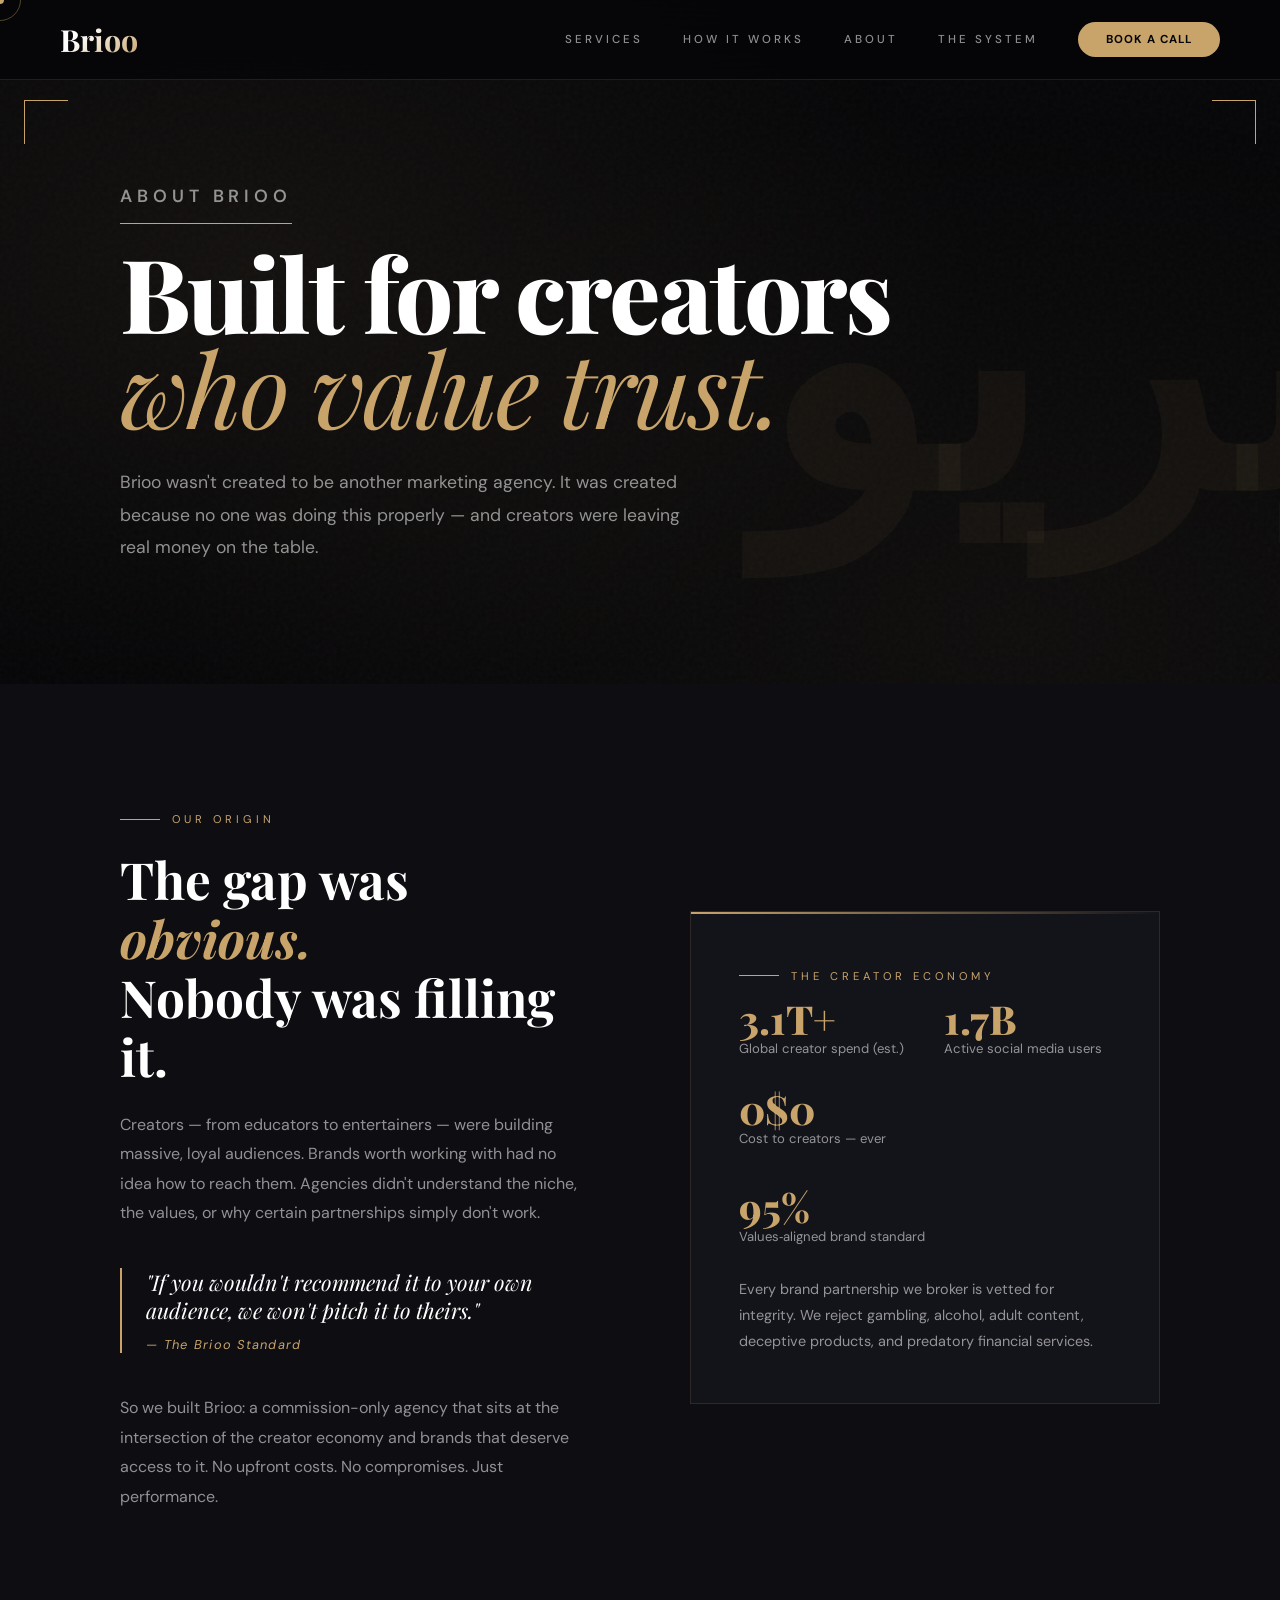
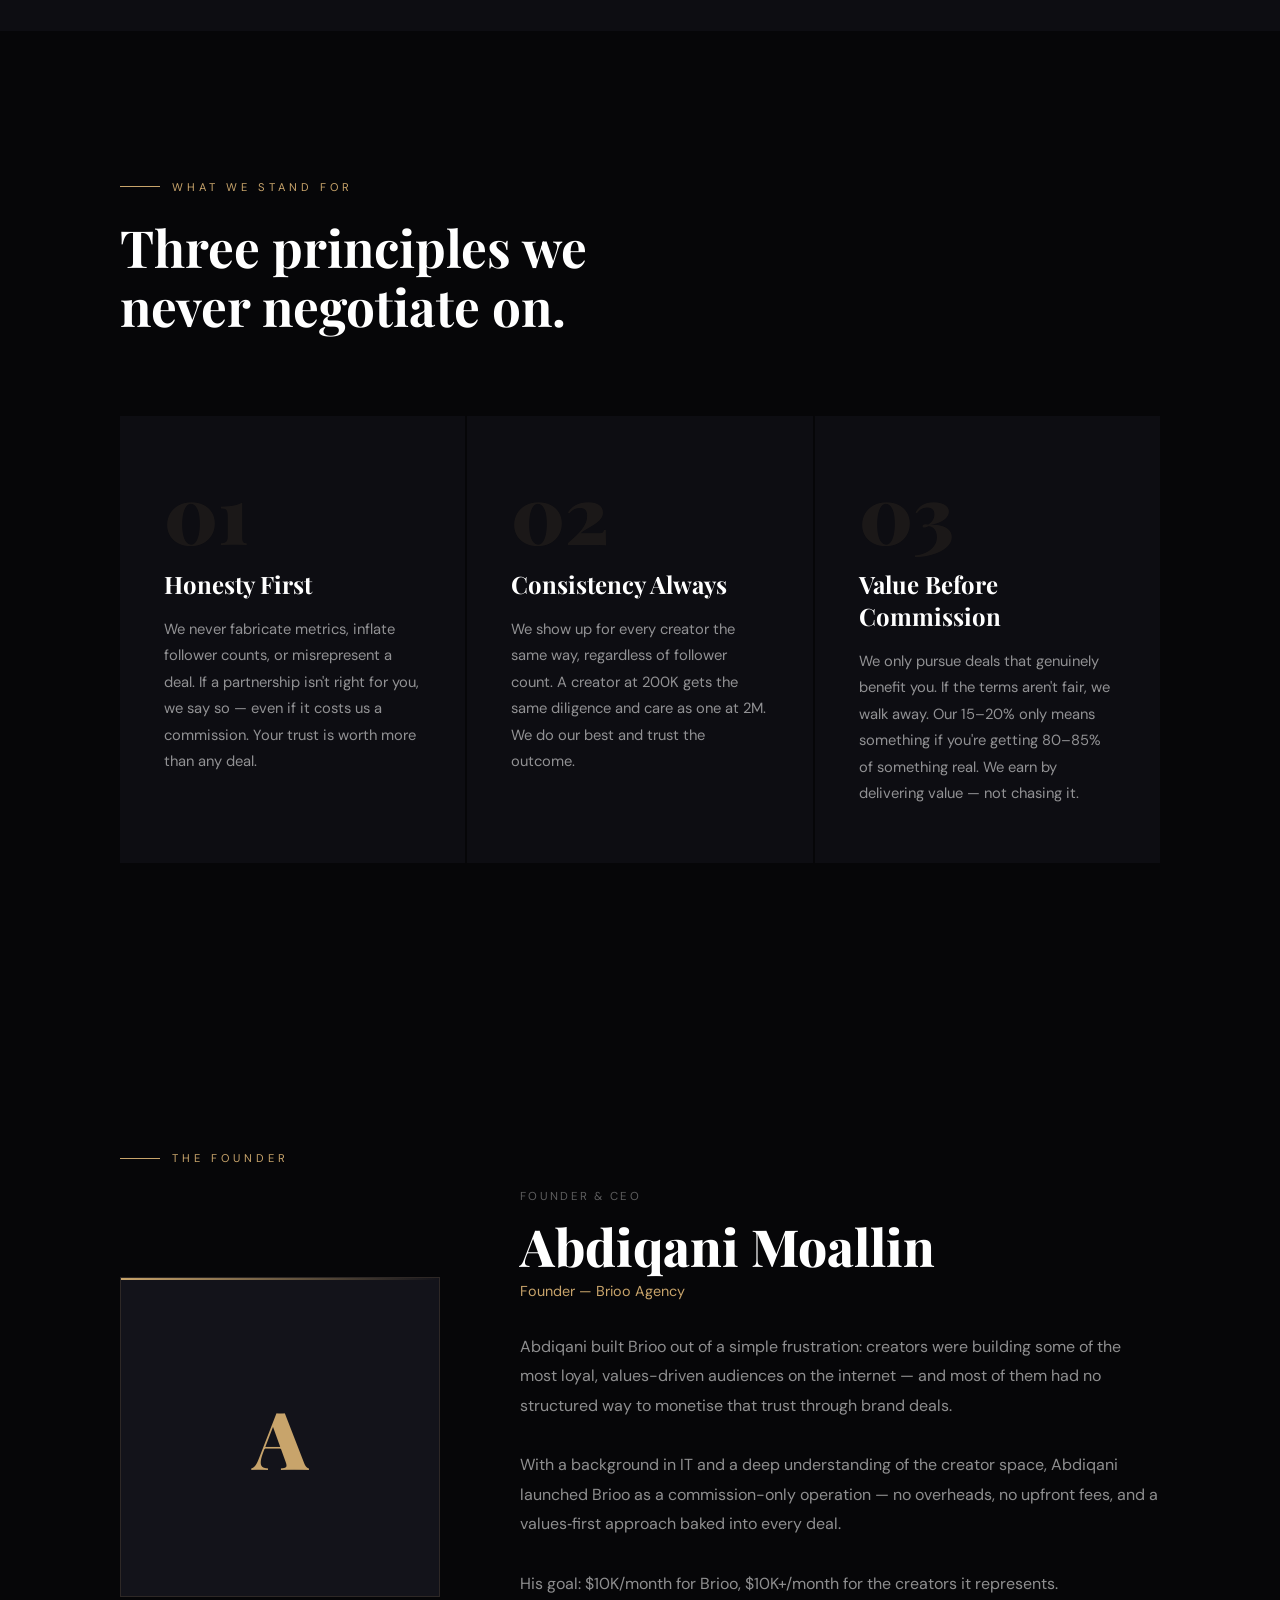
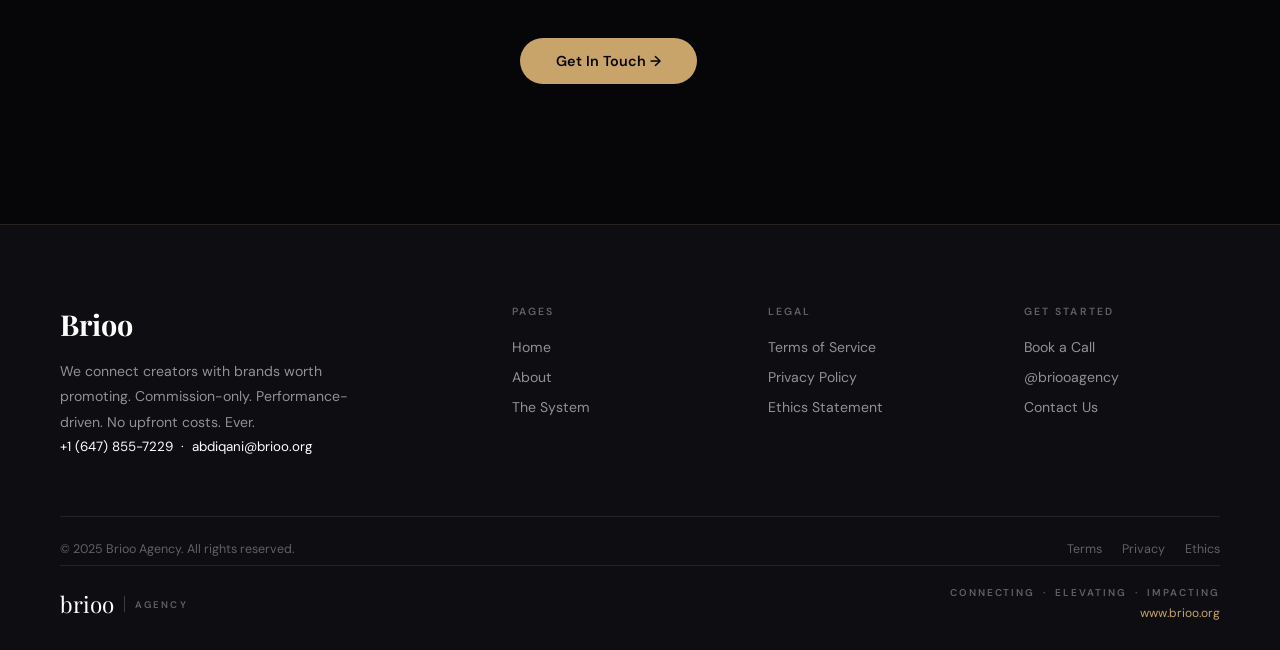
==== commit 1d0d9e98: "Create about.html" ====
--- a/about.html
+++ b/about.html
@@ -1,487 +1,207 @@
 <!DOCTYPE html>
 <html lang="en">
 <head>
-  <meta charset="UTF-8">
-  <meta name="viewport" content="width=device-width, initial-scale=1.0, viewport-fit=cover">
-  <title>About Brioo — Why we exist</title>
-  <meta name="description" content="Brioo was built to fix influencer marketing. Honest, commission‑only, relationship‑driven. No gimmicks, no fake followers.">
-  <link rel="preconnect" href="https://fonts.googleapis.com">
-  <link rel="preconnect" href="https://fonts.gstatic.com" crossorigin>
-  <link href="https://fonts.googleapis.com/css2?family=Playfair+Display:ital,wght@0,400;0,500;0,600;0,700;0,800;0,900;1,400&family=DM+Sans:wght@300;400;500;600;700;800&display=swap" rel="stylesheet">
-  <style>
-    * {
-      margin: 0;
-      padding: 0;
-      box-sizing: border-box;
-    }
-
-    :root {
-      --gold: #c8a46b;
-      --gold-light: #e0c49a;
-      --gold-dark: #a07840;
-      --dark: #060608;
-      --dark2: #0d0d12;
-      --dark3: #13131a;
-      --muted: rgba(255,255,255,0.55);
-      --muted2: rgba(255,255,255,0.35);
-      --border: rgba(200,164,107,0.15);
-      --border2: rgba(200,164,107,0.3);
-      --transition: all 0.3s cubic-bezier(0.2, 0, 0, 1);
-    }
-
-    body {
-      background: var(--dark);
-      color: #fff;
-      font-family: 'DM Sans', sans-serif;
-      overflow-x: hidden;
-      cursor: none;
-    }
-
-    #cursor, #cursor-ring {
-      position: fixed;
-      pointer-events: none;
-      z-index: 9999;
-      transform: translate(-50%, -50%);
-      will-change: transform;
-    }
-    #cursor {
-      width: 8px;
-      height: 8px;
-      background: var(--gold);
-      border-radius: 50%;
-      transition: width 0.2s, height 0.2s;
-    }
-    #cursor-ring {
-      width: 42px;
-      height: 42px;
-      border: 1px solid rgba(200,164,107,0.4);
-      border-radius: 50%;
-      transition: all 0.15s ease;
-    }
-
-    .gradient-bg {
-      position: fixed;
-      top: 0;
-      left: 0;
-      width: 100%;
-      height: 100%;
-      z-index: -2;
-      background: radial-gradient(ellipse at 20% 30%, rgba(200,164,107,0.08), transparent 50%),
-                  radial-gradient(ellipse at 80% 70%, rgba(200,164,107,0.05), transparent 60%);
-      animation: bgPulse 12s ease-in-out infinite;
-    }
-    @keyframes bgPulse {
-      0% { opacity: 0.6; transform: scale(1); }
-      50% { opacity: 1; transform: scale(1.02); }
-      100% { opacity: 0.6; transform: scale(1); }
-    }
-
-    body::before {
-      content: '';
-      position: fixed;
-      inset: 0;
-      background-image: url("data:image/svg+xml,%3Csvg viewBox='0 0 256 256' xmlns='http://www.w3.org/2000/svg'%3E%3Cfilter id='noise'%3E%3CfeTurbulence type='fractalNoise' baseFrequency='0.8' numOctaves='4'/%3E%3C/filter%3E%3Crect width='100%25' height='100%25' filter='url(%23noise)' opacity='0.035'/%3E%3C/svg%3E");
-      pointer-events: none;
-      z-index: -1;
-    }
-
-    html {
-      scroll-behavior: smooth;
-    }
-
-    nav {
-      position: fixed;
-      top: 0;
-      left: 0;
-      right: 0;
-      z-index: 100;
-      padding: 0 60px;
-      height: 80px;
-      display: flex;
-      align-items: center;
-      justify-content: space-between;
-      backdrop-filter: blur(16px);
-      background: rgba(6,6,8,0.7);
-      border-bottom: 1px solid var(--border);
-      transition: 0.3s;
-    }
-    .logo {
-      font-family: 'Playfair Display', serif;
-      font-size: 2rem;
-      font-weight: 700;
-      background: linear-gradient(135deg, #fff 30%, var(--gold));
-      -webkit-background-clip: text;
-      background-clip: text;
-      color: transparent;
-      letter-spacing: -1px;
-    }
-    .nav-links {
-      display: flex;
-      gap: 48px;
-      align-items: center;
-    }
-    .nav-links a {
-      font-size: 0.75rem;
-      text-transform: uppercase;
-      letter-spacing: 3px;
-      font-weight: 500;
-      color: var(--muted);
-      transition: color 0.3s;
-      position: relative;
-      text-decoration: none;
-    }
-    .nav-links a::after {
-      content: '';
-      position: absolute;
-      bottom: -6px;
-      left: 0;
-      width: 0;
-      height: 1px;
-      background: var(--gold);
-      transition: width 0.3s;
-    }
-    .nav-links a:hover { color: #fff; }
-    .nav-links a:hover::after { width: 100%; }
-    .nav-cta {
-      background: var(--gold);
-      color: #060608 !important;
-      padding: 10px 28px;
-      border-radius: 100px;
-      font-weight: 600 !important;
-    }
-    .nav-cta::after { display: none; }
-
-    .btn-gold, .btn-outline {
-      padding: 14px 36px;
-      border-radius: 100px;
-      font-weight: 600;
-      transition: var(--transition);
-      display: inline-flex;
-      align-items: center;
-      gap: 8px;
-      cursor: pointer;
-      font-size: 0.9rem;
-      text-decoration: none;
-    }
-    .btn-gold {
-      background: var(--gold);
-      color: #060608;
-      border: none;
-    }
-    .btn-gold:hover {
-      background: var(--gold-light);
-      transform: translateY(-3px);
-      box-shadow: 0 10px 30px rgba(200,164,107,0.3);
-    }
-    .btn-outline {
-      background: transparent;
-      border: 1px solid var(--border2);
-      color: #fff;
-    }
-    .btn-outline:hover {
-      border-color: var(--gold);
-      background: rgba(200,164,107,0.08);
-      transform: translateY(-3px);
-    }
-
-    .page-hero {
-      padding: 160px 60px 80px;
-      border-bottom: 1px solid var(--border);
-    }
-    .page-hero-label {
-      font-size: 0.7rem;
-      letter-spacing: 4px;
-      text-transform: uppercase;
-      color: var(--gold);
-      margin-bottom: 24px;
-      display: flex;
-      align-items: center;
-      gap: 12px;
-    }
-    .page-hero-label::before {
-      content: '';
-      width: 40px;
-      height: 1px;
-      background: var(--gold);
-    }
-    .page-hero h1 {
-      font-family: 'Playfair Display', serif;
-      font-size: clamp(2.5rem, 6vw, 5rem);
-      font-weight: 900;
-      line-height: 1.05;
-      max-width: 800px;
-    }
-    .page-hero h1 em {
-      font-style: italic;
-      color: var(--gold);
-    }
-    .page-hero-sub {
-      margin-top: 32px;
-      font-size: 1.1rem;
-      color: var(--muted);
-      line-height: 1.8;
-      max-width: 540px;
-    }
-
-    section {
-      padding: 100px 60px;
-    }
-    .section-label {
-      display: inline-flex;
-      align-items: center;
-      gap: 12px;
-      font-size: 0.7rem;
-      letter-spacing: 4px;
-      text-transform: uppercase;
-      color: var(--gold);
-      margin-bottom: 24px;
-    }
-    .section-label::before {
-      content: '';
-      width: 40px;
-      height: 1px;
-      background: var(--gold);
-    }
-    .section-title {
-      font-family: 'Playfair Display', serif;
-      font-size: clamp(2rem, 4vw, 3.5rem);
-      font-weight: 700;
-      line-height: 1.2;
-      margin-bottom: 20px;
-    }
-
-    .why-grid {
-      display: grid;
-      grid-template-columns: 1fr 1fr;
-      gap: 80px;
-      align-items: start;
-    }
-    .why-text p {
-      color: var(--muted);
-      line-height: 1.9;
-      margin-bottom: 20px;
-      font-weight: 300;
-    }
-    .why-pull {
-      font-family: 'Playfair Display', serif;
-      font-size: 1.8rem;
-      font-style: italic;
-      line-height: 1.4;
-      color: rgba(255,255,255,0.8);
-      padding-left: 32px;
-      border-left: 2px solid var(--gold);
-    }
-
-    .principles-grid {
-      display: grid;
-      grid-template-columns: repeat(3, 1fr);
-      gap: 2px;
-      background: var(--border);
-      border: 1px solid var(--border);
-      margin-top: 60px;
-      border-radius: 24px;
-      overflow: hidden;
-    }
-    .principle-card {
-      background: var(--dark2);
-      padding: 56px 44px;
-      transition: var(--transition);
-      text-align: center;
-    }
-    .principle-card:hover {
-      background: var(--dark3);
-      transform: translateY(-4px);
-    }
-    .principle-icon {
-      font-size: 2.5rem;
-      margin-bottom: 28px;
-    }
-    .principle-card h3 {
-      font-size: 1.3rem;
-      margin-bottom: 16px;
-    }
-    .principle-card p {
-      color: var(--muted);
-      line-height: 1.7;
-    }
-
-    .footer {
-      background: #030303;
-      border-top: 1px solid var(--border);
-      padding: 70px 60px 40px;
-    }
-    .footer-grid {
-      display: grid;
-      grid-template-columns: 2fr 1fr 1fr 1fr;
-      gap: 50px;
-      margin-bottom: 60px;
-    }
-    .footer-logo {
-      font-family: 'Playfair Display', serif;
-      font-size: 1.8rem;
-      font-weight: 700;
-      background: linear-gradient(135deg, #fff, var(--gold));
-      -webkit-background-clip: text;
-      background-clip: text;
-      color: transparent;
-    }
-    .footer-col h4 {
-      font-size: 0.7rem;
-      letter-spacing: 3px;
-      margin-bottom: 20px;
-      color: var(--gold);
-    }
-    .footer-col a {
-      display: flex;
-      align-items: center;
-      gap: 8px;
-      color: var(--muted);
-      font-size: 0.85rem;
-      margin-bottom: 12px;
-      text-decoration: none;
-      transition: color 0.2s;
-    }
-    .footer-col a:hover { color: #fff; }
-    .social-icon { width: 18px; height: 18px; fill: currentColor; }
-    .footer-bottom {
-      text-align: center;
-      padding-top: 30px;
-      border-top: 1px solid var(--border);
-      color: var(--muted2);
-      font-size: 0.75rem;
-    }
-
-    .reveal {
-      opacity: 0;
-      transform: translateY(30px);
-      transition: opacity 0.8s, transform 0.8s;
-    }
-    .reveal.visible {
-      opacity: 1;
-      transform: translateY(0);
-    }
-
-    @media (max-width: 1100px) {
-      nav { padding: 0 30px; }
-      .page-hero { padding: 120px 30px 60px; }
-      section { padding: 80px 30px; }
-      .why-grid { grid-template-columns: 1fr; gap: 50px; }
-      .principles-grid { grid-template-columns: 1fr; }
-      .footer-grid { grid-template-columns: 1fr 1fr; }
-    }
-    @media (max-width: 700px) {
-      .nav-links { display: none; }
-      .footer-grid { grid-template-columns: 1fr; }
-    }
-  </style>
+<meta charset="UTF-8">
+<meta name="viewport" content="width=device-width, initial-scale=1.0">
+<title>About — Brioo Agency</title>
+<meta name="description" content="Brioo was built for creators who deserve brand deals that align with their values and their audience.">
+<link href="https://fonts.googleapis.com/css2?family=Playfair+Display:ital,wght@0,400;0,600;0,700;0,800;0,900;1,400;1,600&family=DM+Sans:wght@300;400;500;600;700&display=swap" rel="stylesheet">
+<style>
+/* same base CSS as index.html – for brevity we include the full shared block */
+*,*::before,*::after{box-sizing:border-box;margin:0;padding:0}
+html{scroll-behavior:smooth;-webkit-font-smoothing:antialiased}
+:root{--gold:#c8a46b;--gold-light:#e0c49a;--gold-dark:#a07840;--gold-dim:rgba(200,164,107,0.12);--dark:#060608;--dark2:#0d0d12;--dark3:#13131a;--muted:rgba(255,255,255,0.55);--muted2:rgba(255,255,255,0.35);--border:rgba(200,164,107,0.15);--border2:rgba(200,164,107,0.3);--ease:cubic-bezier(0.16,1,0.3,1);}
+body{background:var(--dark);color:#fff;font-family:'DM Sans',sans-serif;overflow-x:hidden;cursor:none}
+body::before{content:'';position:fixed;inset:0;background-image:url("data:image/svg+xml,%3Csvg viewBox='0 0 256 256' xmlns='http://www.w3.org/2000/svg'%3E%3Cfilter id='n'%3E%3CfeTurbulence type='fractalNoise' baseFrequency='0.8' numOctaves='4'/%3E%3C/filter%3E%3Crect width='100%25' height='100%25' filter='url(%23n)' opacity='0.03'/%3E%3C/svg%3E");pointer-events:none;z-index:-1}
+.gradient-bg{position:fixed;top:0;left:0;width:100%;height:100%;z-index:-2;background:radial-gradient(ellipse at 20% 30%,rgba(200,164,107,0.07),transparent 50%),radial-gradient(ellipse at 80% 70%,rgba(200,164,107,0.05),transparent 60%);animation:bgPulse 12s ease-in-out infinite}
+@keyframes bgPulse{0%,100%{opacity:.6}50%{opacity:1}}
+#cursor,#cursor-ring{position:fixed;pointer-events:none;z-index:9999;transform:translate(-50%,-50%);will-change:transform}
+#cursor{width:8px;height:8px;background:var(--gold);border-radius:50%;transition:width .2s,height .2s}
+#cursor-ring{width:42px;height:42px;border:1px solid rgba(200,164,107,0.4);border-radius:50%;transition:all .15s ease}
+nav{position:fixed;top:0;left:0;right:0;z-index:1000;padding:0 60px;height:80px;display:flex;align-items:center;justify-content:space-between;backdrop-filter:blur(20px);background:rgba(6,6,8,0.8);border-bottom:1px solid var(--border);transition:.4s}
+nav.scrolled{background:rgba(6,6,8,0.97)}
+.logo{font-family:'Playfair Display',serif;font-size:1.9rem;font-weight:700;background:linear-gradient(135deg,#fff 30%,var(--gold));-webkit-background-clip:text;background-clip:text;color:transparent;text-decoration:none}
+.nav-links{display:flex;gap:40px;align-items:center}
+.nav-links a{font-size:.72rem;text-transform:uppercase;letter-spacing:3px;font-weight:500;color:var(--muted);transition:color .3s;position:relative;text-decoration:none}
+.nav-links a::after{content:'';position:absolute;bottom:-6px;left:0;width:0;height:1px;background:var(--gold);transition:width .3s}
+.nav-links a:hover{color:#fff}.nav-links a:hover::after{width:100%}
+.nav-cta{background:var(--gold)!important;color:#060608!important;padding:10px 28px!important;border-radius:100px;font-weight:700!important;letter-spacing:1px!important}.nav-cta::after{display:none!important}
+.hamburger{display:none;flex-direction:column;gap:5px;background:none;border:none;cursor:pointer;padding:4px}
+.hamburger span{display:block;width:24px;height:1px;background:var(--gold);transition:.35s}
+.hamburger.open span:nth-child(1){transform:translateY(6px) rotate(45deg)}.hamburger.open span:nth-child(2){opacity:0}.hamburger.open span:nth-child(3){transform:translateY(-6px) rotate(-45deg)}
+.mobile-menu{position:fixed;inset:0;z-index:999;background:var(--dark);display:flex;flex-direction:column;align-items:center;justify-content:center;gap:36px;transform:translateY(-100%);transition:transform .6s var(--ease)}
+.mobile-menu.open{transform:translateY(0)}.mobile-menu a{font-family:'Playfair Display',serif;font-size:2.2rem;color:var(--muted);text-decoration:none;transition:color .3s}.mobile-menu a:hover{color:var(--gold)}
+.btn{padding:14px 36px;border-radius:100px;font-weight:600;transition:all .3s var(--ease);display:inline-flex;align-items:center;gap:8px;font-size:.9rem;text-decoration:none;font-family:'DM Sans',sans-serif;cursor:none;border:none}
+.btn-gold{background:var(--gold);color:#060608}.btn-gold:hover{background:var(--gold-light);transform:translateY(-3px);box-shadow:0 12px 32px rgba(200,164,107,.3)}
+.btn-outline{background:transparent;border:1px solid var(--border2);color:#fff}.btn-outline:hover{border-color:var(--gold);background:rgba(200,164,107,.08);transform:translateY(-3px)}
+.section-label{display:inline-flex;align-items:center;gap:12px;font-size:.7rem;letter-spacing:4px;text-transform:uppercase;color:var(--gold);margin-bottom:24px}
+.section-label::before{content:'';width:40px;height:1px;background:var(--gold)}
+.section-title{font-family:'Playfair Display',serif;font-size:clamp(2rem,4vw,3.5rem);font-weight:700;line-height:1.15;margin-bottom:20px}.section-title em{color:var(--gold);font-style:italic}
+.reveal{opacity:0;transform:translateY(40px);transition:opacity .8s var(--ease),transform .8s var(--ease)}.reveal.in{opacity:1;transform:translateY(0)}
+.reveal-l{opacity:0;transform:translateX(-40px);transition:opacity .8s var(--ease),transform .8s var(--ease)}.reveal-l.in{opacity:1;transform:translateX(0)}
+.reveal-r{opacity:0;transform:translateX(40px);transition:opacity .8s var(--ease),transform .8s var(--ease)}.reveal-r.in{opacity:1;transform:translateX(0)}
+/* page-specific styles */
+.page-hero{padding:180px 60px 120px;position:relative;overflow:hidden}
+.page-hero::before{content:'';position:absolute;top:100px;left:24px;width:44px;height:44px;border-top:1px solid var(--gold);border-left:1px solid var(--gold);z-index:2}
+.page-hero::after{content:'';position:absolute;top:100px;right:24px;width:44px;height:44px;border-top:1px solid var(--gold);border-right:1px solid var(--gold);z-index:2}
+.page-hero-watermark{position:absolute;right:-60px;top:50%;transform:translateY(-50%);font-family:'Playfair Display',serif;font-size:clamp(16rem,28vw,34rem);font-weight:900;color:rgba(200,164,107,0.05);line-height:1;pointer-events:none;user-select:none;z-index:0}
+.hero-eyebrow{font-size:.68rem;font-weight:600;letter-spacing:.28em;text-transform:uppercase;color:var(--muted2);margin-bottom:20px;padding-bottom:10px;border-bottom:1px solid var(--gold);display:inline-block}
+.page-hero h1{font-family:'Playfair Display',serif;font-size:clamp(3.5rem,8vw,8rem);font-weight:800;line-height:0.93;letter-spacing:-0.025em;max-width:900px;margin-bottom:32px}
+.page-hero h1 em{color:var(--gold);font-style:italic;font-weight:400}
+.page-hero p{font-size:1.1rem;color:var(--muted);max-width:560px;line-height:1.85}
+.origin-section{padding:120px 60px;background:var(--dark2)}
+.origin-grid{display:grid;grid-template-columns:1fr 1fr;gap:100px;align-items:center}
+.origin-card{background:var(--dark3);border:1px solid var(--border);padding:48px;position:relative;overflow:hidden}
+.origin-card::before{content:'';position:absolute;top:0;left:0;right:0;height:2px;background:linear-gradient(90deg,var(--gold),transparent)}
+.origin-stats{display:flex;gap:40px;margin-bottom:32px;flex-wrap:wrap}
+.origin-stats div strong{font-family:'Playfair Display',serif;font-size:2.5rem;font-weight:800;color:var(--gold);line-height:1}
+.origin-stats div span{font-size:.82rem;color:var(--muted);display:block}
+.values-section{padding:140px 60px}
+.values-grid{display:grid;grid-template-columns:repeat(3,1fr);gap:2px;margin-top:80px}
+.value-card{padding:56px 44px;background:var(--dark2);position:relative;overflow:hidden;transition:background .4s}
+.value-card:hover{background:var(--dark3)}
+.value-card .num{font-family:'Playfair Display',serif;font-size:5rem;font-weight:900;color:rgba(200,164,107,0.08);line-height:1;margin-bottom:16px}
+.value-card h3{font-family:'Playfair Display',serif;font-size:1.5rem;font-weight:700;margin-bottom:16px}
+.value-card p{font-size:.92rem;color:var(--muted);line-height:1.8}
+.value-card .line{position:absolute;bottom:0;left:0;right:0;height:2px;background:var(--gold);transform:scaleX(0);transform-origin:left;transition:transform .5s var(--ease)}
+.value-card:hover .line{transform:scaleX(1)}
+.founder-section{padding:140px 60px}
+.founder-grid{display:grid;grid-template-columns:1fr 2fr;gap:80px;align-items:center}
+.founder-avatar{width:100%;aspect-ratio:1;background:var(--dark3);border:1px solid var(--border);display:flex;align-items:center;justify-content:center;position:relative}
+.founder-avatar-inner{font-family:'Playfair Display',serif;font-size:5rem;font-weight:900;color:var(--gold)}
+.founder-avatar::before{content:'';position:absolute;top:0;left:0;right:0;height:2px;background:linear-gradient(90deg,var(--gold),transparent)}
+.founder-label{font-size:.72rem;color:var(--muted2);letter-spacing:.2em;text-transform:uppercase;margin-bottom:16px}
+.founder-name{font-family:'Playfair Display',serif;font-size:clamp(2rem,4vw,3.5rem);font-weight:800;line-height:1.05;margin-bottom:8px}
+.founder-role{font-size:.9rem;color:var(--gold);margin-bottom:32px}
+.founder-bio{font-size:1rem;color:var(--muted);line-height:1.85}
+footer{background:var(--dark2);border-top:1px solid var(--border);padding:80px 60px 0}
+.footer-grid{display:grid;grid-template-columns:2fr 1fr 1fr 1fr;gap:60px;padding-bottom:60px;border-bottom:1px solid var(--border)}
+.footer-brand h3{font-family:'Playfair Display',serif;font-size:1.8rem;font-weight:700;background:linear-gradient(135deg,#fff 30%,var(--gold));-webkit-background-clip:text;background-clip:text;color:transparent;margin-bottom:16px}
+.footer-brand p{font-size:.88rem;color:var(--muted);line-height:1.8;max-width:300px}
+.footer-col h4{font-size:.65rem;font-weight:600;letter-spacing:.2em;text-transform:uppercase;color:var(--muted2);margin-bottom:20px}
+.footer-col a{display:block;font-size:.88rem;color:var(--muted);text-decoration:none;margin-bottom:12px;transition:color .3s,transform .3s}
+.footer-col a:hover{color:var(--gold);transform:translateX(4px)}
+.footer-bottom{display:flex;justify-content:space-between;align-items:center;padding:24px 0 0;font-size:.78rem;color:var(--muted2)}
+.footer-bottom a{color:var(--muted2);text-decoration:none;margin-left:20px}
+.footer-bottom a:hover{color:var(--gold)}
+.footer-bar{display:flex;justify-content:space-between;align-items:center;padding:20px 0 28px;border-top:1px solid var(--border);margin-top:8px}
+.footer-bar-logo{font-family:'Playfair Display',serif;font-size:1.4rem;color:#fff;display:flex;align-items:center;gap:10px}
+.footer-bar-logo-div{width:1px;height:16px;background:rgba(255,255,255,.2)}
+.footer-bar-logo small{font-family:'DM Sans',sans-serif;font-size:.6rem;font-weight:600;letter-spacing:.22em;text-transform:uppercase;color:var(--muted2)}
+.footer-bar-right{text-align:right}
+.footer-bar-right p{font-size:.62rem;font-weight:600;letter-spacing:.2em;text-transform:uppercase;color:var(--muted2);margin-bottom:2px}
+.footer-bar-right a{font-size:.75rem;color:var(--gold);text-decoration:none}
+::-webkit-scrollbar{width:4px}::-webkit-scrollbar-track{background:var(--dark)}::-webkit-scrollbar-thumb{background:rgba(200,164,107,.3);border-radius:4px}
+@media(max-width:1024px){nav{padding:0 40px}.page-hero{padding:140px 40px 80px}.origin-section{padding:80px 40px}.origin-grid{grid-template-columns:1fr;gap:48px}.values-section{padding:100px 40px}.values-grid{grid-template-columns:1fr}.founder-section{padding:100px 40px}.founder-grid{grid-template-columns:1fr;gap:48px}footer{padding:60px 40px 0}.footer-grid{grid-template-columns:1fr 1fr}}
+@media(max-width:768px){nav{padding:0 24px}.nav-links,.nav-cta-wrap{display:none}.hamburger{display:flex}.page-hero{padding:100px 24px 60px}.origin-section{padding:60px 24px}.values-section{padding:80px 24px}.founder-section{padding:80px 24px}.page-hero::before,.page-hero::after{display:none}footer{padding:48px 24px 0}.footer-grid{grid-template-columns:1fr}.footer-bottom{flex-direction:column;gap:10px;text-align:center}.footer-bar{flex-direction:column;gap:12px;text-align:center}}
+</style>
 </head>
 <body>
 <div class="gradient-bg"></div>
 <div id="cursor"></div>
 <div id="cursor-ring"></div>
 
-<nav>
-  <div class="logo">brioo</div>
+<nav id="nav">
+  <a href="index.html" class="logo">Brioo</a>
   <div class="nav-links">
-    <a href="index.html">Home</a>
+    <a href="index.html#services">Services</a>
+    <a href="index.html#process">How It Works</a>
     <a href="about.html">About</a>
-    <a href="system.html">System</a>
-    <a href="https://calendly.com/abdiqani-brioo/creator-partnership-call" target="_blank" class="nav-cta">Book a call</a>
-  </div>
+    <a href="system.html">The System</a>
+    <a href="https://calendly.com/abdiqani-brioo/creator-partnership-call" target="_blank" class="nav-cta">Book a Call</a>
+  </div>
+  <button class="hamburger" id="hamburger" aria-label="Menu"><span></span><span></span><span></span></button>
 </nav>
-
-<main>
-  <div class="page-hero">
-    <div class="page-hero-label">About Brioo</div>
-    <h1>Built <em>differently.</em><br>On purpose.</h1>
-    <p class="page-hero-sub">No legacy baggage. No inflated case studies. Just a clear-eyed, honest system for connecting brands with creators who actually deliver.</p>
-  </div>
-
-  <!-- Why we exist -->
-  <section>
-    <div class="why-grid">
-      <div>
-        <div class="section-label reveal">Why we exist</div>
-        <h2 class="section-title reveal">The system is broken. So we built a new one.</h2>
-        <div class="why-text reveal">
-          <p>Too many creators with <strong>genuinely engaged audiences</strong> never land brand deals because the system rewards follower count over real influence. Too many brands burn budgets on campaigns that look good on a spreadsheet and do nothing.</p>
-          <p>Brioo was built to fix that — with a <strong>simple, repeatable process</strong> anchored in research, honesty, and long-term thinking. We'll prove it one deal at a time.</p>
-          <p>We're new. We say that openly. What we have isn't years of case studies — it's a solid system, professional execution, and a genuine commitment to doing this right.</p>
-        </div>
+<div class="mobile-menu" id="mobileMenu">
+  <a href="index.html">Home</a>
+  <a href="about.html">About</a>
+  <a href="system.html">System</a>
+  <a href="https://calendly.com/abdiqani-brioo/creator-partnership-call" target="_blank">Book a Call</a>
+</div>
+
+<section class="page-hero">
+  <div class="page-hero-watermark" aria-hidden="true">بريو</div>
+  <div class="container" style="max-width:1280px;margin:0 auto;padding:0 60px">
+    <p class="hero-eyebrow reveal">About Brioo</p>
+    <h1 class="reveal" data-delay="0.1">Built for creators<br><em>who value trust.</em></h1>
+    <p class="reveal" data-delay="0.2">Brioo wasn't created to be another marketing agency. It was created because no one was doing this properly — and creators were leaving real money on the table.</p>
+  </div>
+</section>
+
+<section class="origin-section">
+  <div class="container" style="max-width:1280px;margin:0 auto;padding:0 60px">
+    <div class="origin-grid">
+      <div class="reveal-l">
+        <p class="section-label">Our Origin</p>
+        <h2 class="section-title">The gap was <em>obvious.</em><br>Nobody was filling it.</h2>
+        <p style="font-size:1rem;color:var(--muted);line-height:1.85;margin-top:24px">Creators — from educators to entertainers — were building massive, loyal audiences. Brands worth working with had no idea how to reach them. Agencies didn't understand the niche, the values, or why certain partnerships simply don't work.</p>
+        <div style="border-left:2px solid var(--gold);padding-left:24px;margin:40px 0"><blockquote style="font-family:'Playfair Display',serif;font-size:1.35rem;font-style:italic;color:#fff">"If you wouldn't recommend it to your own audience, we won't pitch it to theirs."</blockquote><cite style="display:block;margin-top:12px;font-size:.8rem;color:var(--gold);letter-spacing:.1em">— The Brioo Standard</cite></div>
+        <p style="font-size:1rem;color:var(--muted);line-height:1.85">So we built Brioo: a commission-only agency that sits at the intersection of the creator economy and brands that deserve access to it. No upfront costs. No compromises. Just performance.</p>
       </div>
-      <div class="reveal" style="padding-top: 60px;">
-        <p class="why-pull">"Every deal must benefit both the creator and the brand — or we don't do it."</p>
-        <div style="margin-top: 48px; padding: 40px; border: 1px solid var(--border); background: var(--dark3); border-radius: 24px;">
-          <div style="font-family: 'Playfair Display', serif; font-size: 3rem; font-weight: 900; color: var(--gold);">15–20%</div>
-          <div style="font-size: 0.8rem; color: var(--muted); margin-top: 8px;">Commission model — we only earn when you do. No upfront agency fees.</div>
+      <div class="reveal-r">
+        <div class="origin-card">
+          <div class="section-label" style="margin-bottom:16px">The Creator Economy</div>
+          <div class="origin-stats"><div><strong data-count="3.2" data-suffix="T+">0</strong><span>Global creator spend (est.)</span></div><div><strong data-count="1.8" data-suffix="B">0</strong><span>Active social media users</span></div></div>
+          <div class="origin-stats"><div><strong data-count="0" data-suffix="$0">0</strong><span>Cost to creators — ever</span></div><div><strong data-count="100" data-suffix="%">0</strong><span>Values‑aligned brand standard</span></div></div>
+          <p style="font-size:.9rem;color:var(--muted);line-height:1.8">Every brand partnership we broker is vetted for integrity. We reject gambling, alcohol, adult content, deceptive products, and predatory financial services.</p>
         </div>
       </div>
     </div>
-  </section>
-
-  <!-- Three guiding principles -->
-  <section style="background: var(--dark2);">
-    <div class="section-label reveal">What guides us</div>
-    <h2 class="section-title reveal">Three principles. No compromises.</h2>
-    <div class="principles-grid reveal">
-      <div class="principle-card">
-        <div class="principle-icon">🔍</div>
-        <h3>Honesty</h3>
-        <p>We say what we can do — and we don't say what we can't. No overpromising. No fake metrics. No inflated reach numbers to close a deal.</p>
-      </div>
-      <div class="principle-card">
-        <div class="principle-icon">📆</div>
-        <h3>Consistency</h3>
-        <p>Daily outreach, clear follow-ups, and communication that doesn't disappear. We treat every creator and every brand as if they're our only client.</p>
-      </div>
-      <div class="principle-card">
-        <div class="principle-icon">💎</div>
-        <h3>Value first</h3>
-        <p>If a deal doesn't benefit both sides, we don't make it. Short-term commissions are worthless if the partnership damages trust — on either side.</p>
-      </div>
+  </div>
+</section>
+
+<section class="values-section">
+  <div class="container" style="max-width:1280px;margin:0 auto;padding:0 60px">
+    <p class="section-label reveal">What We Stand For</p>
+    <h2 class="section-title reveal">Three principles we<br>never negotiate on.</h2>
+    <div class="values-grid">
+      <div class="value-card reveal"><div class="num">01</div><h3>Honesty First</h3><p>We never fabricate metrics, inflate follower counts, or misrepresent a deal. If a partnership isn't right for you, we say so — even if it costs us a commission. Your trust is worth more than any deal.</p><div class="line"></div></div>
+      <div class="value-card reveal" data-delay="0.1"><div class="num">02</div><h3>Consistency Always</h3><p>We show up for every creator the same way, regardless of follower count. A creator at 200K gets the same diligence and care as one at 2M. We do our best and trust the outcome.</p><div class="line"></div></div>
+      <div class="value-card reveal" data-delay="0.2"><div class="num">03</div><h3>Value Before Commission</h3><p>We only pursue deals that genuinely benefit you. If the terms aren't fair, we walk away. Our 15–20% only means something if you're getting 80–85% of something real. We earn by delivering value — not chasing it.</p><div class="line"></div></div>
     </div>
-  </section>
-
-  <!-- Final CTA -->
-  <section style="text-align: center; background: radial-gradient(ellipse at center, rgba(200,164,107,0.08), transparent);">
-    <div class="section-label" style="justify-content: center;">Work with us</div>
-    <h2 class="section-title" style="max-width: 700px; margin: 0 auto 20px;">Ready to try a different approach?</h2>
-    <p style="color: var(--muted); max-width: 500px; margin: 0 auto 40px;">Book a free 30‑minute call. We'll walk through your goals and whether Brioo is the right fit — no pressure, no pitch deck.</p>
-    <div>
-      <a href="https://calendly.com/abdiqani-brioo/creator-partnership-call" target="_blank" class="btn-gold" style="margin-right: 16px;">Book a free strategy call →</a>
-      <a href="mailto:hello@brioo.org" class="btn-outline">Send a message</a>
+  </div>
+</section>
+
+<section class="founder-section">
+  <div class="container" style="max-width:1280px;margin:0 auto;padding:0 60px">
+    <p class="section-label reveal">The Founder</p>
+    <div class="founder-grid">
+      <div class="reveal-l"><div class="founder-avatar"><div class="founder-avatar-inner">A</div></div></div>
+      <div class="reveal-r"><p class="founder-label">Founder & CEO</p><h2 class="founder-name">Abdiqani Moallin</h2><p class="founder-role">Founder — Brioo Agency</p><p class="founder-bio">Abdiqani built Brioo out of a simple frustration: creators were building some of the most loyal, values-driven audiences on the internet — and most of them had no structured way to monetise that trust through brand deals.<br><br>With a background in IT and a deep understanding of the creator space, Abdiqani launched Brioo as a commission-only operation — no overheads, no upfront fees, and a values‑first approach baked into every deal.<br><br>His goal: $10K/month for Brioo, $10K+/month for the creators it represents.</p><div style="margin-top:40px"><a href="mailto:abdiqani@brioo.org" class="btn btn-gold">Get In Touch →</a></div></div>
     </div>
-  </section>
-</main>
-
-<footer class="footer">
+  </div>
+</section>
+
+<footer>
   <div class="footer-grid">
-    <div><div class="footer-logo">brioo</div><p style="color: var(--muted); margin-top: 16px;">Honest, human‑first influencer marketing.</p></div>
-    <div class="footer-col"><h4>Explore</h4><a href="index.html">Home</a><a href="about.html">About</a><a href="system.html">System</a></div>
-    <div class="footer-col"><h4>Connect</h4><a href="mailto:hello@brioo.org">hello@brioo.org</a><a href="https://calendly.com/abdiqani-brioo/creator-partnership-call" target="_blank">Book a call</a><a href="https://www.instagram.com/briooagency/" target="_blank" rel="noopener noreferrer"><svg class="social-icon" viewBox="0 0 24 24" width="18" height="18"><path fill="currentColor" d="M12 2.163c3.204 0 3.584.012 4.85.07 3.252.148 4.771 1.691 4.919 4.919.058 1.265.069 1.645.069 4.849 0 3.205-.012 3.584-.069 4.849-.149 3.225-1.664 4.771-4.919 4.919-1.266.058-1.644.07-4.85.07-3.204 0-3.584-.012-4.849-.07-3.26-.149-4.771-1.699-4.919-4.92-.058-1.265-.07-1.644-.07-4.849 0-3.204.013-3.583.07-4.849.149-3.227 1.664-4.771 4.919-4.919 1.266-.057 1.645-.069 4.849-.069zm0-2.163c-3.259 0-3.667.014-4.947.072-4.358.2-6.78 2.618-6.98 6.98-.059 1.281-.073 1.689-.073 4.948 0 3.259.014 3.668.072 4.948.2 4.358 2.618 6.78 6.98 6.98 1.281.058 1.689.072 4.948.072 3.259 0 3.668-.014 4.948-.072 4.354-.2 6.782-2.618 6.979-6.98.059-1.28.073-1.689.073-4.948 0-3.259-.014-3.667-.072-4.947-.196-4.354-2.617-6.78-6.979-6.98-1.281-.059-1.69-.073-4.949-.073zM12 5.838a6.162 6.162 0 1 0 0 12.324 6.162 6.162 0 0 0 0-12.324zM12 16a4 4 0 1 1 0-8 4 4 0 0 1 0 8zm6.406-10.845a1.44 1.44 0 1 0 0 2.881 1.44 1.44 0 0 0 0-2.881z"/></svg> Instagram</a></div>
-    <div class="footer-col"><h4>Legal</h4><a href="terms.html">Terms</a><a href="privacy.html">Privacy</a><a href="ethics.html">Ethics</a></div>
-  </div>
-  <div class="footer-bottom">© 2026 Brioo — No gimmicks. Just honesty.</div>
+    <div class="footer-brand"><h3>Brioo</h3><p>We connect creators with brands worth promoting. Commission-only. Performance-driven. No upfront costs. Ever.</p><small>+1 (647) 855-7229 &nbsp;·&nbsp; abdiqani@brioo.org</small></div>
+    <div class="footer-col"><h4>Pages</h4><a href="index.html">Home</a><a href="about.html">About</a><a href="system.html">The System</a></div>
+    <div class="footer-col"><h4>Legal</h4><a href="terms.html">Terms of Service</a><a href="privacy.html">Privacy Policy</a><a href="ethics.html">Ethics Statement</a></div>
+    <div class="footer-col"><h4>Get Started</h4><a href="https://calendly.com/abdiqani-brioo/creator-partnership-call" target="_blank">Book a Call</a><a href="https://instagram.com/briooagency" target="_blank">@briooagency</a><a href="mailto:abdiqani@brioo.org">Contact Us</a></div>
+  </div>
+  <div class="footer-bottom"><p>© 2025 Brioo Agency. All rights reserved.</p><div><a href="terms.html">Terms</a><a href="privacy.html">Privacy</a><a href="ethics.html">Ethics</a></div></div>
+  <div class="footer-bar"><div class="footer-bar-logo">brioo <div class="footer-bar-logo-div"></div><small>Agency</small></div><div class="footer-bar-right"><p>CONNECTING &nbsp;·&nbsp; ELEVATING &nbsp;·&nbsp; IMPACTING</p><a href="https://www.brioo.org">www.brioo.org</a></div></div>
 </footer>
 
 <script>
-  const cursor = document.getElementById('cursor'), ring = document.getElementById('cursor-ring');
-  let mx = 0, my = 0, rx = 0, ry = 0;
-  document.addEventListener('mousemove', e => { mx = e.clientX; my = e.clientY; cursor.style.left = mx + 'px'; cursor.style.top = my + 'px'; });
-  function animRing() { rx += (mx - rx) * 0.12; ry += (my - ry) * 0.12; ring.style.left = rx + 'px'; ring.style.top = ry + 'px'; requestAnimationFrame(animRing); } animRing();
-  document.querySelectorAll('a, button').forEach(el => {
-    el.addEventListener('mouseenter', () => { cursor.style.width = '6px'; cursor.style.height = '6px'; ring.style.width = '64px'; ring.style.height = '64px'; ring.style.borderColor = 'rgba(200,164,107,0.8)'; });
-    el.addEventListener('mouseleave', () => { cursor.style.width = '8px'; cursor.style.height = '8px'; ring.style.width = '42px'; ring.style.height = '42px'; ring.style.borderColor = 'rgba(200,164,107,0.4)'; });
+(function(){
+  var cur=document.getElementById('cursor'),ring=document.getElementById('cursor-ring');
+  var mx=0,my=0,rx=0,ry=0;
+  document.addEventListener('mousemove',function(e){mx=e.clientX;my=e.clientY});
+  function animCur(){cur.style.left=mx+'px';cur.style.top=my+'px';rx+=(mx-rx)*.12;ry+=(my-ry)*.12;ring.style.left=rx+'px';ring.style.top=ry+'px';requestAnimationFrame(animCur)} animCur();
+  document.querySelectorAll('a,button').forEach(function(el){
+    el.addEventListener('mouseenter',function(){cur.style.width='14px';cur.style.height='14px';ring.style.width='54px';ring.style.height='54px'});
+    el.addEventListener('mouseleave',function(){cur.style.width='8px';cur.style.height='8px';ring.style.width='42px';ring.style.height='42px'});
   });
-
-  const observer = new IntersectionObserver(entries => entries.forEach(e => { if (e.isIntersecting) e.target.classList.add('visible'); }), { threshold: 0.1 });
-  document.querySelectorAll('.reveal').forEach(el => observer.observe(el));
-
-  window.addEventListener('scroll', () => {
-    const nav = document.querySelector('nav');
-    if (window.scrollY > 50) nav.style.background = 'rgba(6,6,8,0.95)';
-    else nav.style.background = 'rgba(6,6,8,0.7)';
-  });
+  var nav=document.getElementById('nav');if(nav)window.addEventListener('scroll',function(){nav.classList.toggle('scrolled',scrollY>60)},{passive:true});
+  var hb=document.getElementById('hamburger'),mm=document.getElementById('mobileMenu');
+  if(hb&&mm){hb.addEventListener('click',function(){hb.classList.toggle('open');mm.classList.toggle('open');document.body.style.overflow=mm.classList.contains('open')?'hidden':''});mm.querySelectorAll('a').forEach(function(a){a.addEventListener('click',function(){hb.classList.remove('open');mm.classList.remove('open');document.body.style.overflow=''})});}
+  var obs=new IntersectionObserver(function(entries){entries.forEach(function(e){if(e.isIntersecting){var d=parseFloat(e.target.dataset.delay||0);setTimeout(function(){e.target.classList.add('in')},d*1000);obs.unobserve(e.target)}})},{threshold:.1,rootMargin:'0px 0px -50px 0px'});
+  document.querySelectorAll('.reveal,.reveal-l,.reveal-r').forEach(function(el){obs.observe(el)});
+  function countUp(el){var t=parseFloat(el.dataset.count),s=el.dataset.suffix||'',dur=2000,start=performance.now();function f(now){var p=Math.min((now-start)/dur,1),ease=1-Math.pow(1-p,4),v=t*ease;el.textContent=(Number.isInteger(t)?Math.floor(v):v.toFixed(1))+s;if(p<1)requestAnimationFrame(f)}requestAnimationFrame(f)}
+  var cObs=new IntersectionObserver(function(entries){entries.forEach(function(e){if(e.isIntersecting){countUp(e.target);cObs.unobserve(e.target)}})},{threshold:.5});
+  document.querySelectorAll('[data-count]').forEach(function(el){cObs.observe(el)});
+})();
 </script>
 </body>
 </html>
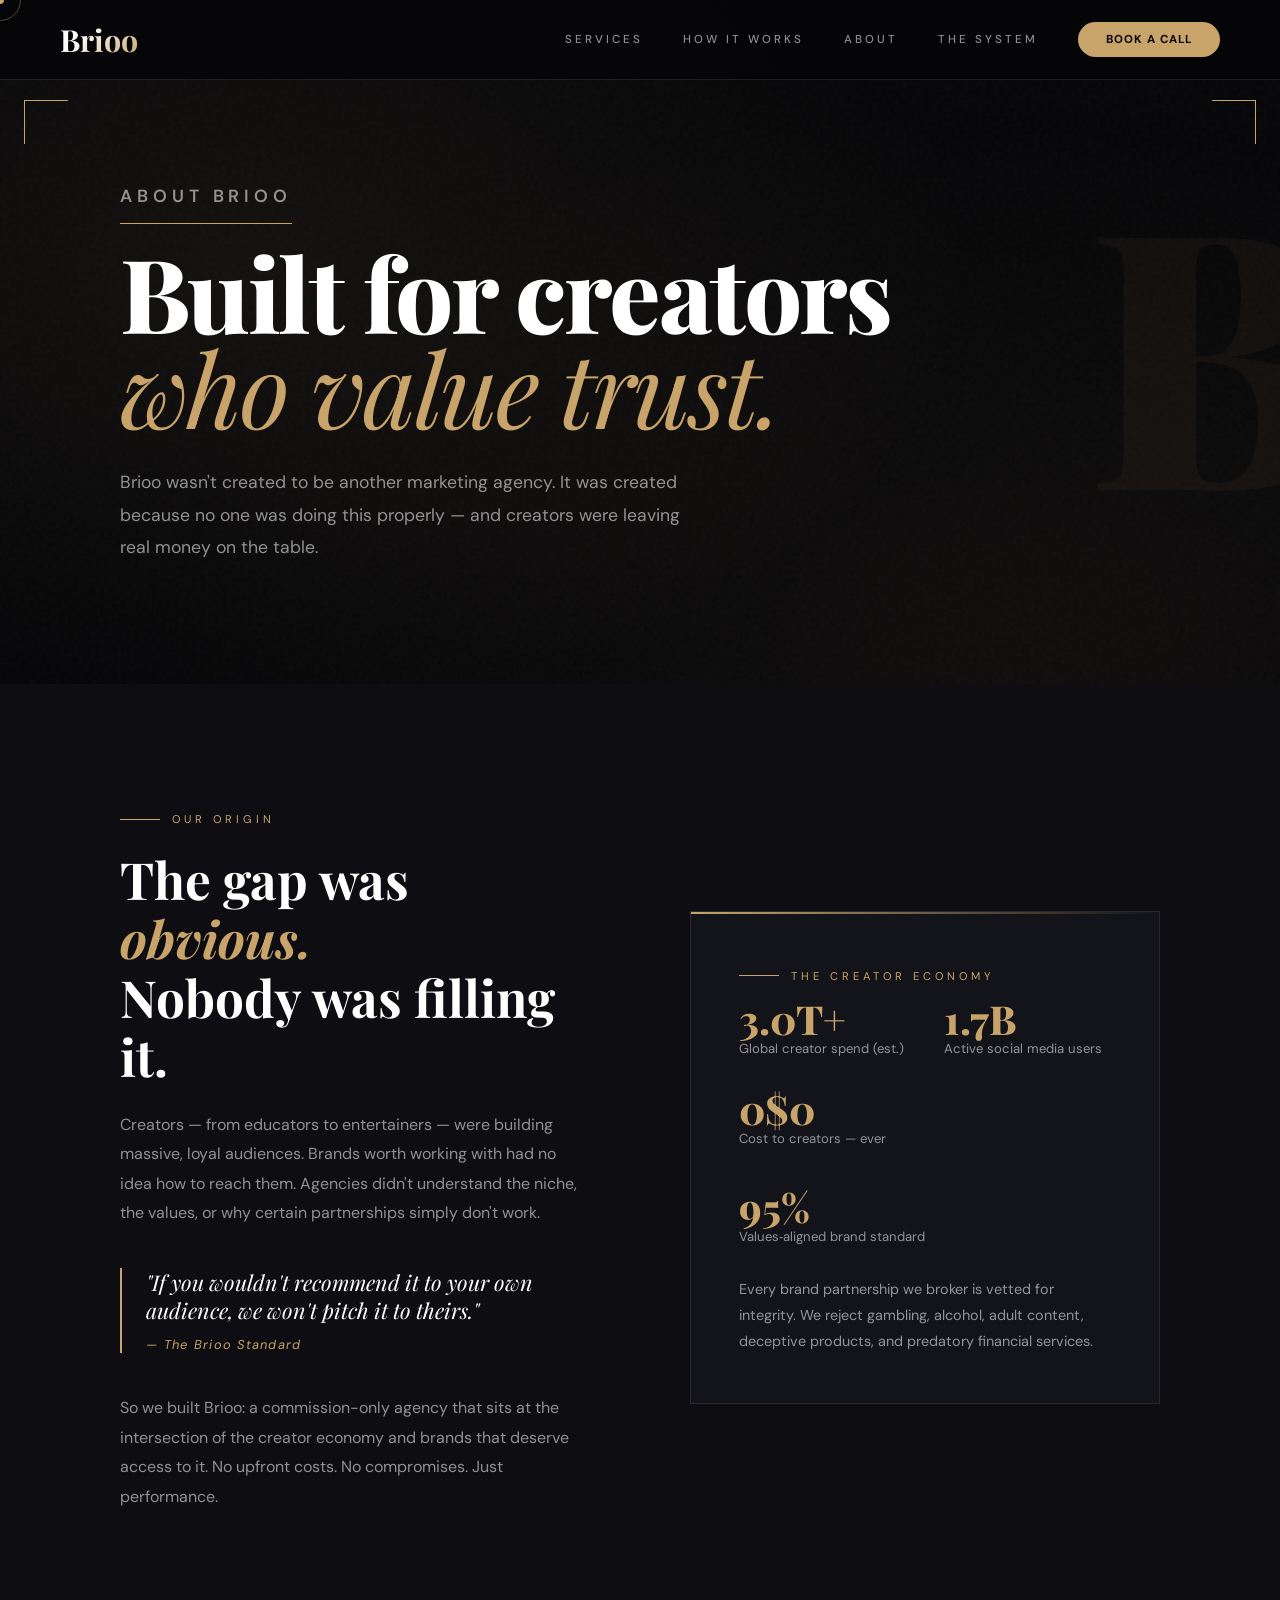
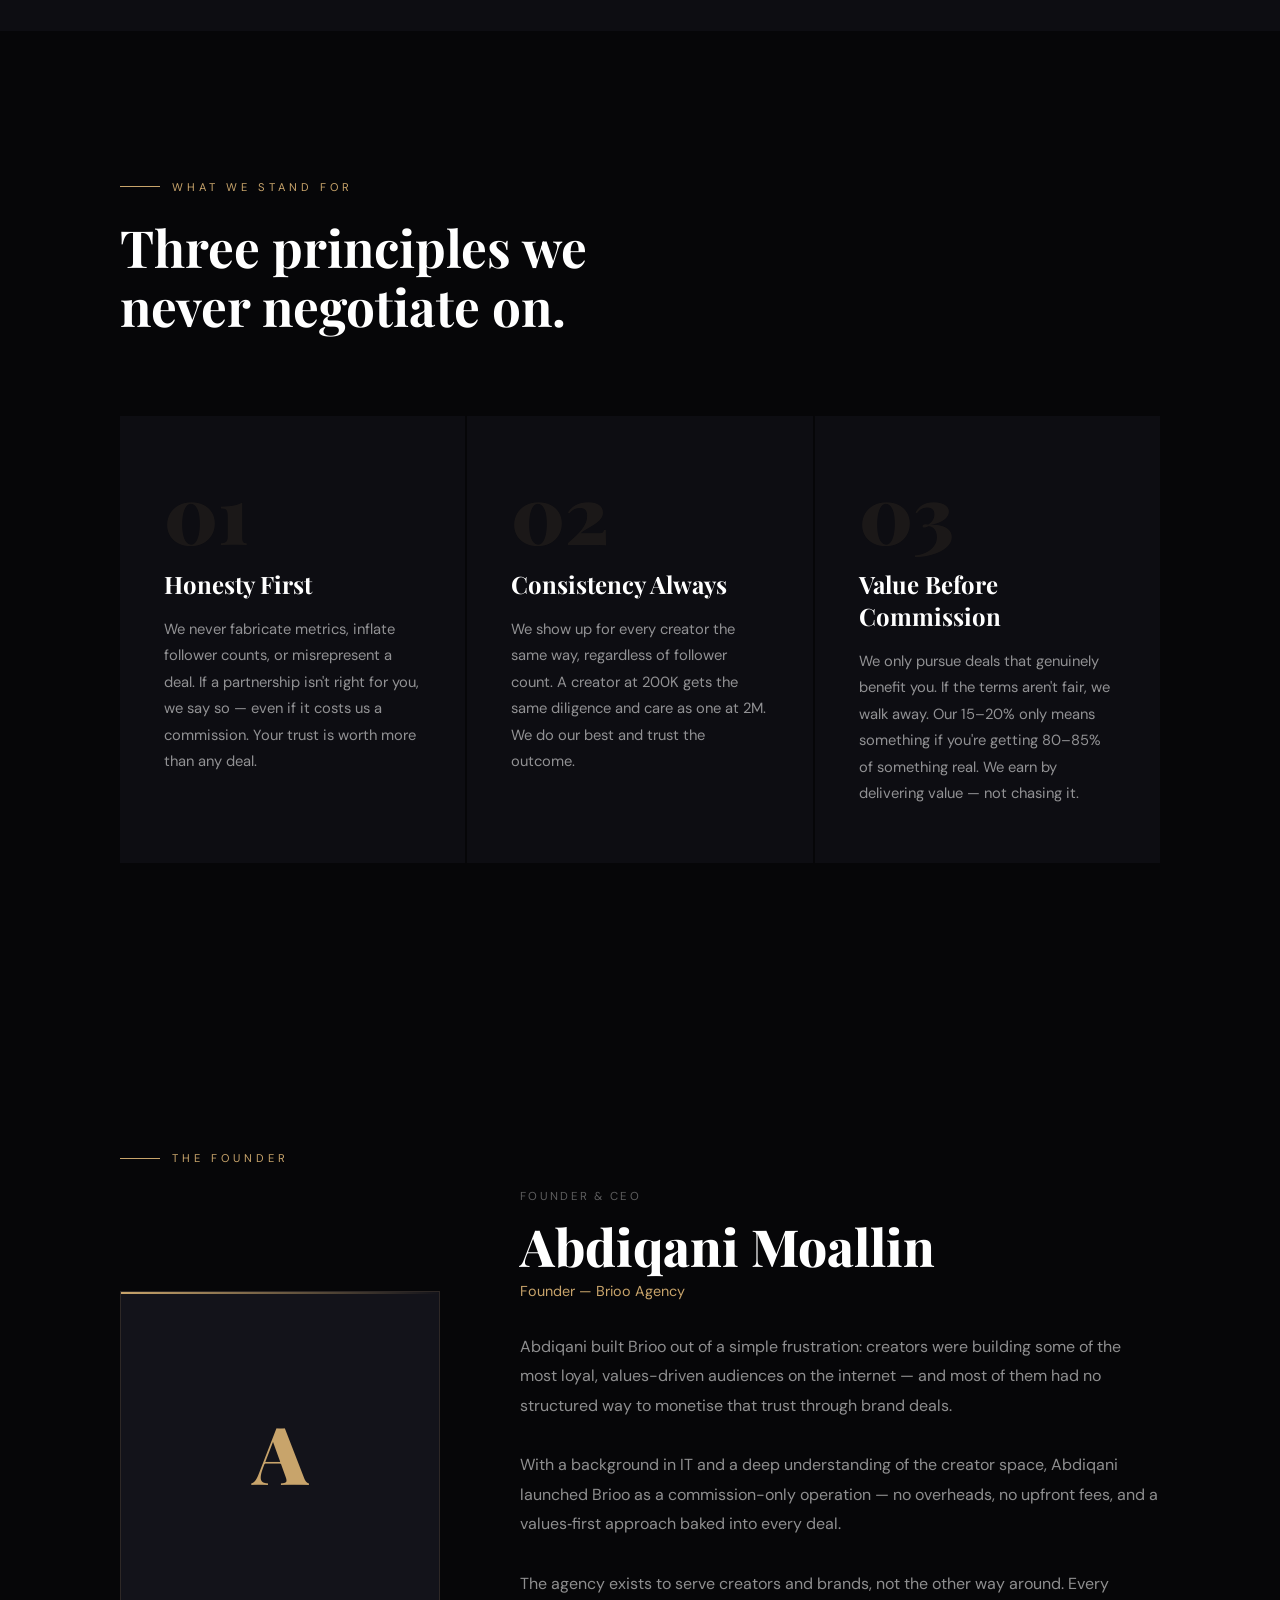
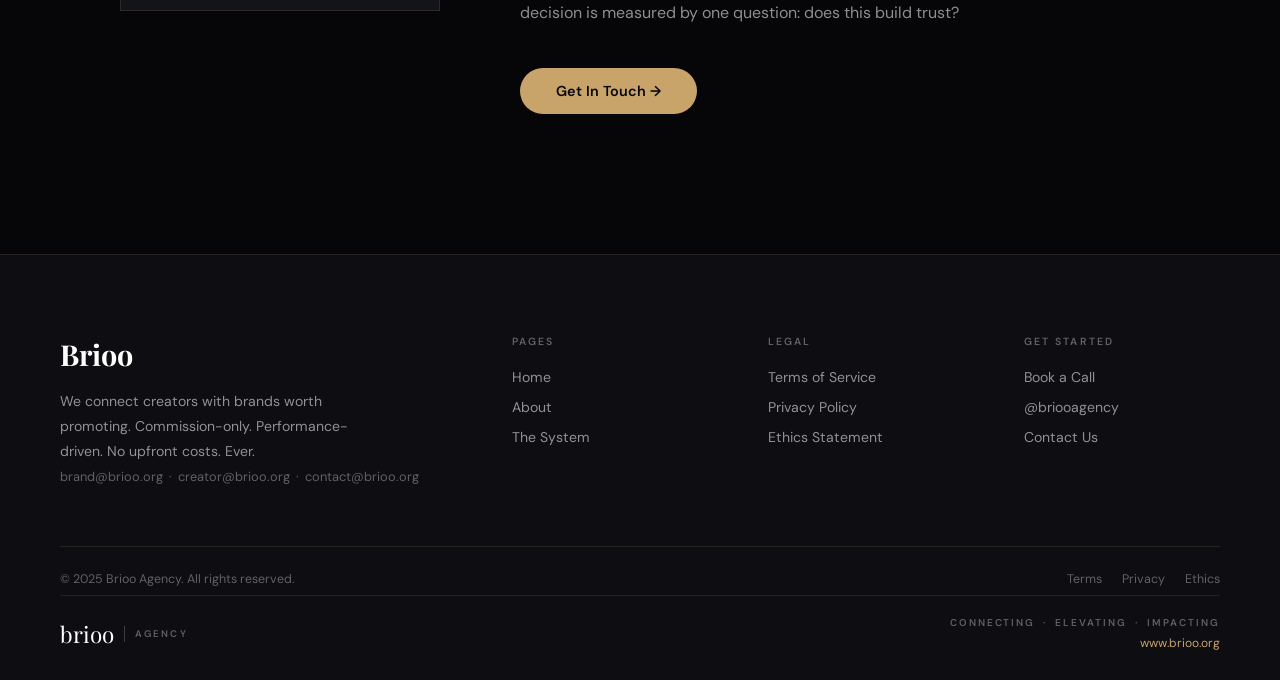
==== commit 01e4b92a: "Update about.html" ====
--- a/about.html
+++ b/about.html
@@ -7,7 +7,7 @@
 <meta name="description" content="Brioo was built for creators who deserve brand deals that align with their values and their audience.">
 <link href="https://fonts.googleapis.com/css2?family=Playfair+Display:ital,wght@0,400;0,600;0,700;0,800;0,900;1,400;1,600&family=DM+Sans:wght@300;400;500;600;700&display=swap" rel="stylesheet">
 <style>
-/* same base CSS as index.html – for brevity we include the full shared block */
+/* ===== BASE STYLES (same as index) ===== */
 *,*::before,*::after{box-sizing:border-box;margin:0;padding:0}
 html{scroll-behavior:smooth;-webkit-font-smoothing:antialiased}
 :root{--gold:#c8a46b;--gold-light:#e0c49a;--gold-dark:#a07840;--gold-dim:rgba(200,164,107,0.12);--dark:#060608;--dark2:#0d0d12;--dark3:#13131a;--muted:rgba(255,255,255,0.55);--muted2:rgba(255,255,255,0.35);--border:rgba(200,164,107,0.15);--border2:rgba(200,164,107,0.3);--ease:cubic-bezier(0.16,1,0.3,1);}
@@ -40,7 +40,7 @@
 .reveal{opacity:0;transform:translateY(40px);transition:opacity .8s var(--ease),transform .8s var(--ease)}.reveal.in{opacity:1;transform:translateY(0)}
 .reveal-l{opacity:0;transform:translateX(-40px);transition:opacity .8s var(--ease),transform .8s var(--ease)}.reveal-l.in{opacity:1;transform:translateX(0)}
 .reveal-r{opacity:0;transform:translateX(40px);transition:opacity .8s var(--ease),transform .8s var(--ease)}.reveal-r.in{opacity:1;transform:translateX(0)}
-/* page-specific styles */
+/* ===== ABOUT PAGE SPECIFIC ===== */
 .page-hero{padding:180px 60px 120px;position:relative;overflow:hidden}
 .page-hero::before{content:'';position:absolute;top:100px;left:24px;width:44px;height:44px;border-top:1px solid var(--gold);border-left:1px solid var(--gold);z-index:2}
 .page-hero::after{content:'';position:absolute;top:100px;right:24px;width:44px;height:44px;border-top:1px solid var(--gold);border-right:1px solid var(--gold);z-index:2}
@@ -78,6 +78,7 @@
 .footer-grid{display:grid;grid-template-columns:2fr 1fr 1fr 1fr;gap:60px;padding-bottom:60px;border-bottom:1px solid var(--border)}
 .footer-brand h3{font-family:'Playfair Display',serif;font-size:1.8rem;font-weight:700;background:linear-gradient(135deg,#fff 30%,var(--gold));-webkit-background-clip:text;background-clip:text;color:transparent;margin-bottom:16px}
 .footer-brand p{font-size:.88rem;color:var(--muted);line-height:1.8;max-width:300px}
+.footer-brand small{font-size:.8rem;color:var(--muted2)}
 .footer-col h4{font-size:.65rem;font-weight:600;letter-spacing:.2em;text-transform:uppercase;color:var(--muted2);margin-bottom:20px}
 .footer-col a{display:block;font-size:.88rem;color:var(--muted);text-decoration:none;margin-bottom:12px;transition:color .3s,transform .3s}
 .footer-col a:hover{color:var(--gold);transform:translateX(4px)}
@@ -93,7 +94,7 @@
 .footer-bar-right a{font-size:.75rem;color:var(--gold);text-decoration:none}
 ::-webkit-scrollbar{width:4px}::-webkit-scrollbar-track{background:var(--dark)}::-webkit-scrollbar-thumb{background:rgba(200,164,107,.3);border-radius:4px}
 @media(max-width:1024px){nav{padding:0 40px}.page-hero{padding:140px 40px 80px}.origin-section{padding:80px 40px}.origin-grid{grid-template-columns:1fr;gap:48px}.values-section{padding:100px 40px}.values-grid{grid-template-columns:1fr}.founder-section{padding:100px 40px}.founder-grid{grid-template-columns:1fr;gap:48px}footer{padding:60px 40px 0}.footer-grid{grid-template-columns:1fr 1fr}}
-@media(max-width:768px){nav{padding:0 24px}.nav-links,.nav-cta-wrap{display:none}.hamburger{display:flex}.page-hero{padding:100px 24px 60px}.origin-section{padding:60px 24px}.values-section{padding:80px 24px}.founder-section{padding:80px 24px}.page-hero::before,.page-hero::after{display:none}footer{padding:48px 24px 0}.footer-grid{grid-template-columns:1fr}.footer-bottom{flex-direction:column;gap:10px;text-align:center}.footer-bar{flex-direction:column;gap:12px;text-align:center}}
+@media(max-width:768px){nav{padding:0 24px}.nav-links,.nav-cta-wrap{display:none}.hamburger{display:flex}.page-hero{padding:100px 24px 60px}.page-hero::before,.page-hero::after{display:none}.origin-section{padding:60px 24px}.values-section{padding:80px 24px}.founder-section{padding:80px 24px}footer{padding:48px 24px 0}.footer-grid{grid-template-columns:1fr}.footer-bottom{flex-direction:column;gap:10px;text-align:center}.footer-bar{flex-direction:column;gap:12px;text-align:center}}
 </style>
 </head>
 <body>
@@ -120,7 +121,7 @@
 </div>
 
 <section class="page-hero">
-  <div class="page-hero-watermark" aria-hidden="true">بريو</div>
+  <div class="page-hero-watermark" aria-hidden="true">B</div>
   <div class="container" style="max-width:1280px;margin:0 auto;padding:0 60px">
     <p class="hero-eyebrow reveal">About Brioo</p>
     <h1 class="reveal" data-delay="0.1">Built for creators<br><em>who value trust.</em></h1>
@@ -167,17 +168,17 @@
     <p class="section-label reveal">The Founder</p>
     <div class="founder-grid">
       <div class="reveal-l"><div class="founder-avatar"><div class="founder-avatar-inner">A</div></div></div>
-      <div class="reveal-r"><p class="founder-label">Founder & CEO</p><h2 class="founder-name">Abdiqani Moallin</h2><p class="founder-role">Founder — Brioo Agency</p><p class="founder-bio">Abdiqani built Brioo out of a simple frustration: creators were building some of the most loyal, values-driven audiences on the internet — and most of them had no structured way to monetise that trust through brand deals.<br><br>With a background in IT and a deep understanding of the creator space, Abdiqani launched Brioo as a commission-only operation — no overheads, no upfront fees, and a values‑first approach baked into every deal.<br><br>His goal: $10K/month for Brioo, $10K+/month for the creators it represents.</p><div style="margin-top:40px"><a href="mailto:abdiqani@brioo.org" class="btn btn-gold">Get In Touch →</a></div></div>
+      <div class="reveal-r"><p class="founder-label">Founder & CEO</p><h2 class="founder-name">Abdiqani Moallin</h2><p class="founder-role">Founder — Brioo Agency</p><p class="founder-bio">Abdiqani built Brioo out of a simple frustration: creators were building some of the most loyal, values-driven audiences on the internet — and most of them had no structured way to monetise that trust through brand deals.<br><br>With a background in IT and a deep understanding of the creator space, Abdiqani launched Brioo as a commission-only operation — no overheads, no upfront fees, and a values‑first approach baked into every deal.<br><br>The agency exists to serve creators and brands, not the other way around. Every decision is measured by one question: does this build trust?</p><div style="margin-top:40px"><a href="mailto:contact@brioo.org" class="btn btn-gold">Get In Touch →</a></div></div>
     </div>
   </div>
 </section>
 
 <footer>
   <div class="footer-grid">
-    <div class="footer-brand"><h3>Brioo</h3><p>We connect creators with brands worth promoting. Commission-only. Performance-driven. No upfront costs. Ever.</p><small>+1 (647) 855-7229 &nbsp;·&nbsp; abdiqani@brioo.org</small></div>
+    <div class="footer-brand"><h3>Brioo</h3><p>We connect creators with brands worth promoting. Commission-only. Performance-driven. No upfront costs. Ever.</p><small>brand@brioo.org &nbsp;·&nbsp; creator@brioo.org &nbsp;·&nbsp; contact@brioo.org</small></div>
     <div class="footer-col"><h4>Pages</h4><a href="index.html">Home</a><a href="about.html">About</a><a href="system.html">The System</a></div>
     <div class="footer-col"><h4>Legal</h4><a href="terms.html">Terms of Service</a><a href="privacy.html">Privacy Policy</a><a href="ethics.html">Ethics Statement</a></div>
-    <div class="footer-col"><h4>Get Started</h4><a href="https://calendly.com/abdiqani-brioo/creator-partnership-call" target="_blank">Book a Call</a><a href="https://instagram.com/briooagency" target="_blank">@briooagency</a><a href="mailto:abdiqani@brioo.org">Contact Us</a></div>
+    <div class="footer-col"><h4>Get Started</h4><a href="https://calendly.com/abdiqani-brioo/creator-partnership-call" target="_blank">Book a Call</a><a href="https://instagram.com/briooagency" target="_blank">@briooagency</a><a href="mailto:contact@brioo.org">Contact Us</a></div>
   </div>
   <div class="footer-bottom"><p>© 2025 Brioo Agency. All rights reserved.</p><div><a href="terms.html">Terms</a><a href="privacy.html">Privacy</a><a href="ethics.html">Ethics</a></div></div>
   <div class="footer-bar"><div class="footer-bar-logo">brioo <div class="footer-bar-logo-div"></div><small>Agency</small></div><div class="footer-bar-right"><p>CONNECTING &nbsp;·&nbsp; ELEVATING &nbsp;·&nbsp; IMPACTING</p><a href="https://www.brioo.org">www.brioo.org</a></div></div>
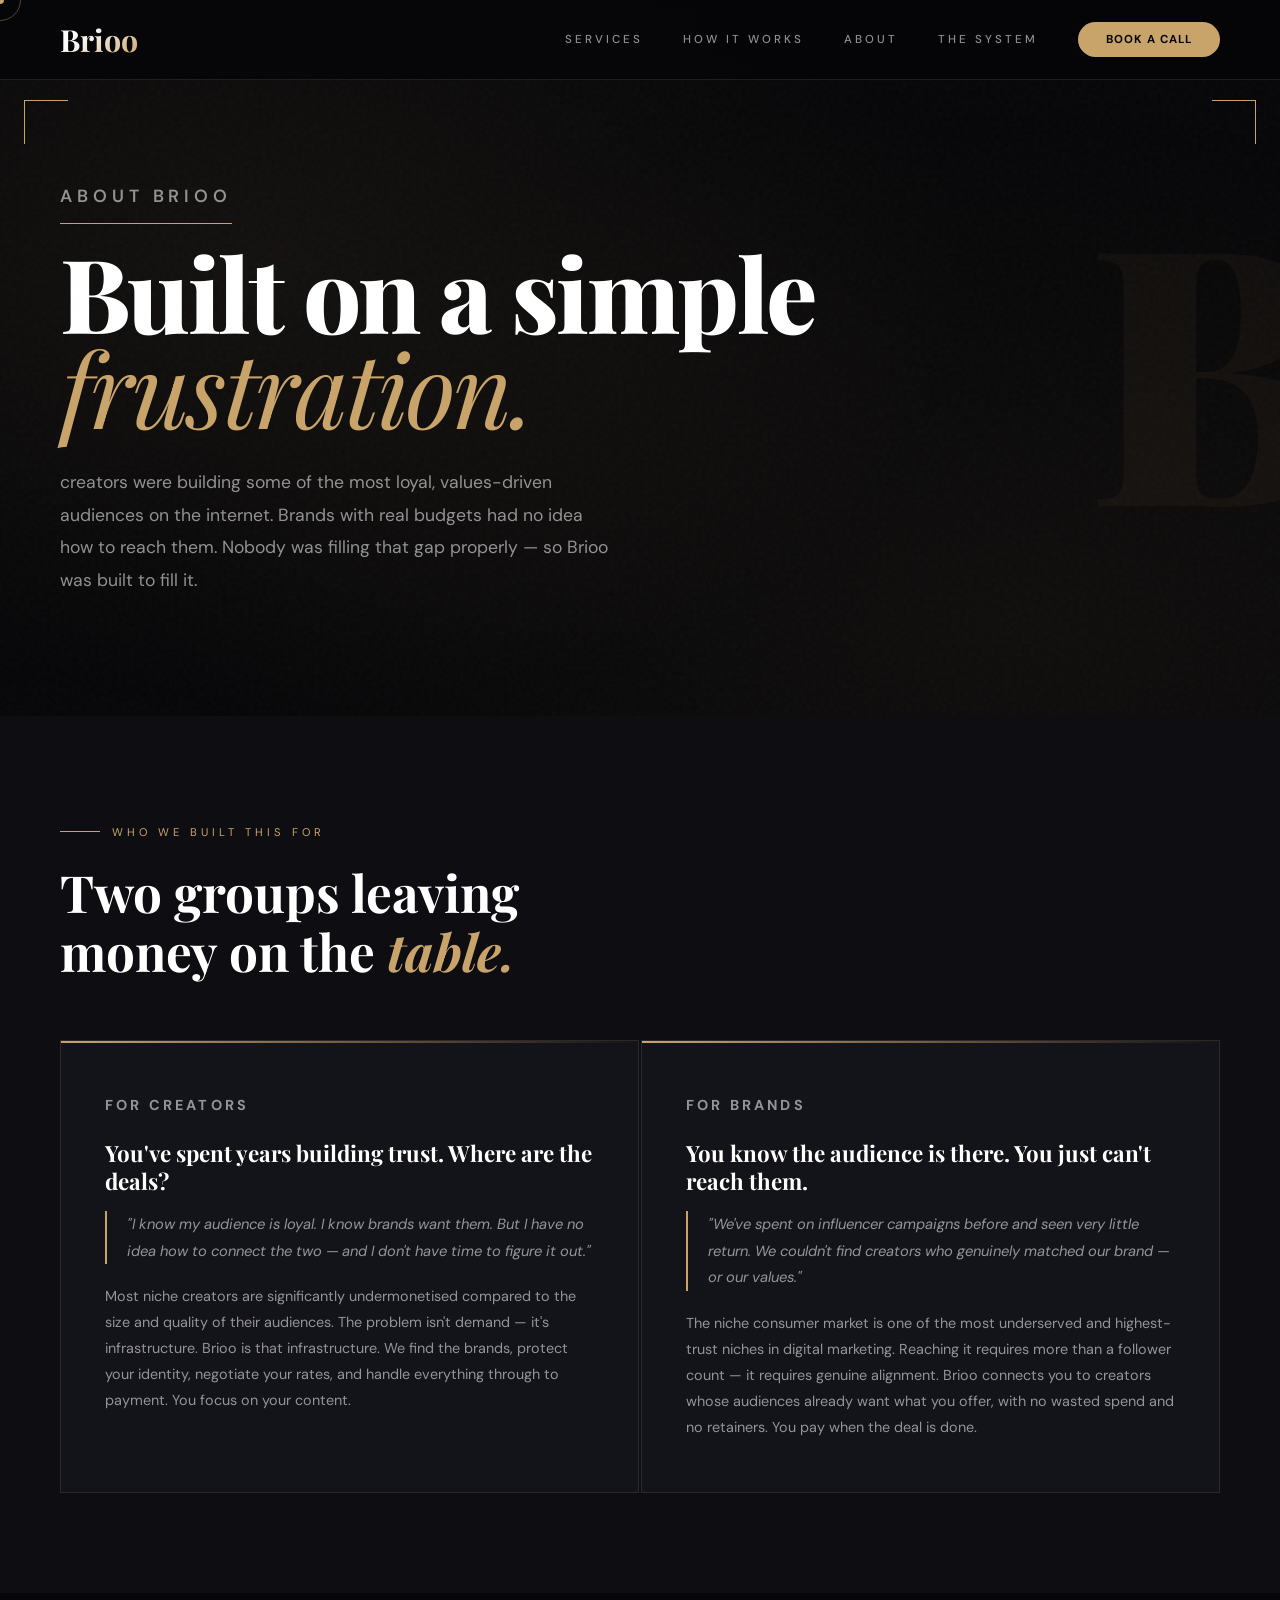
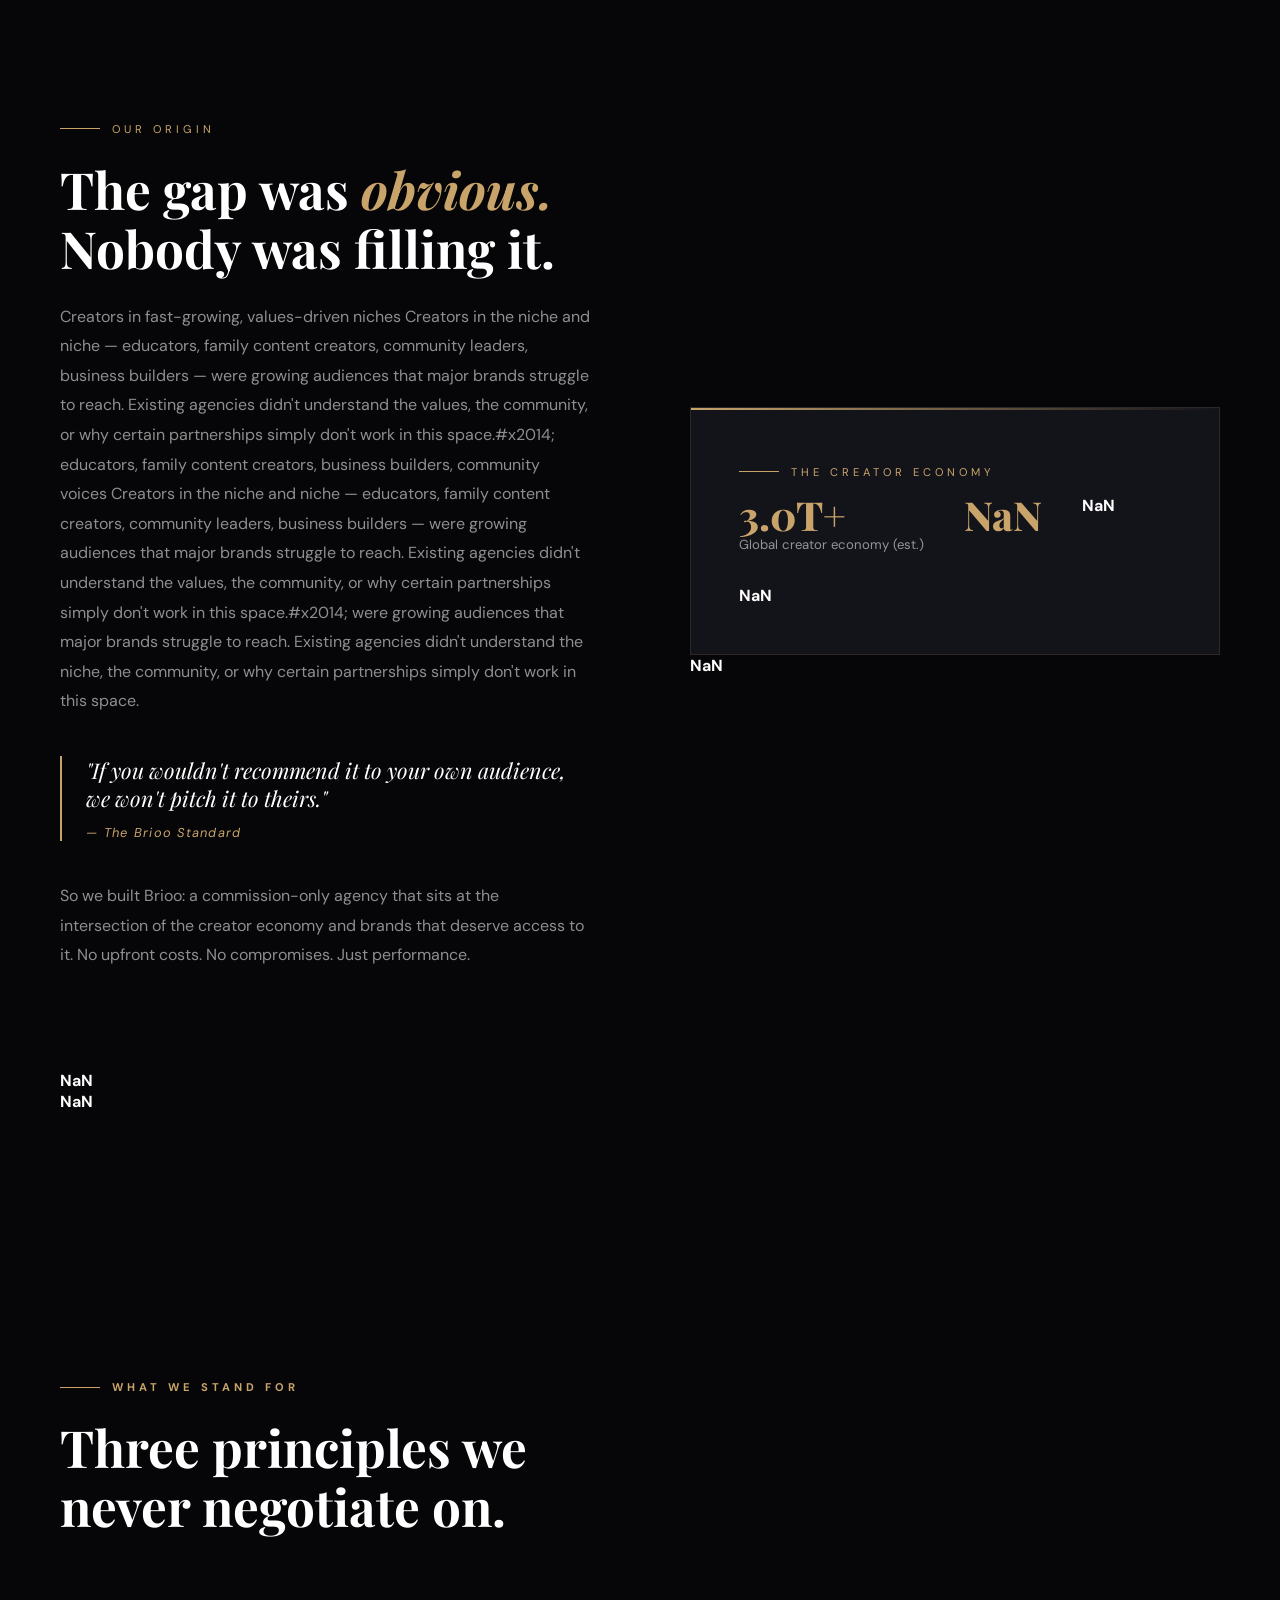
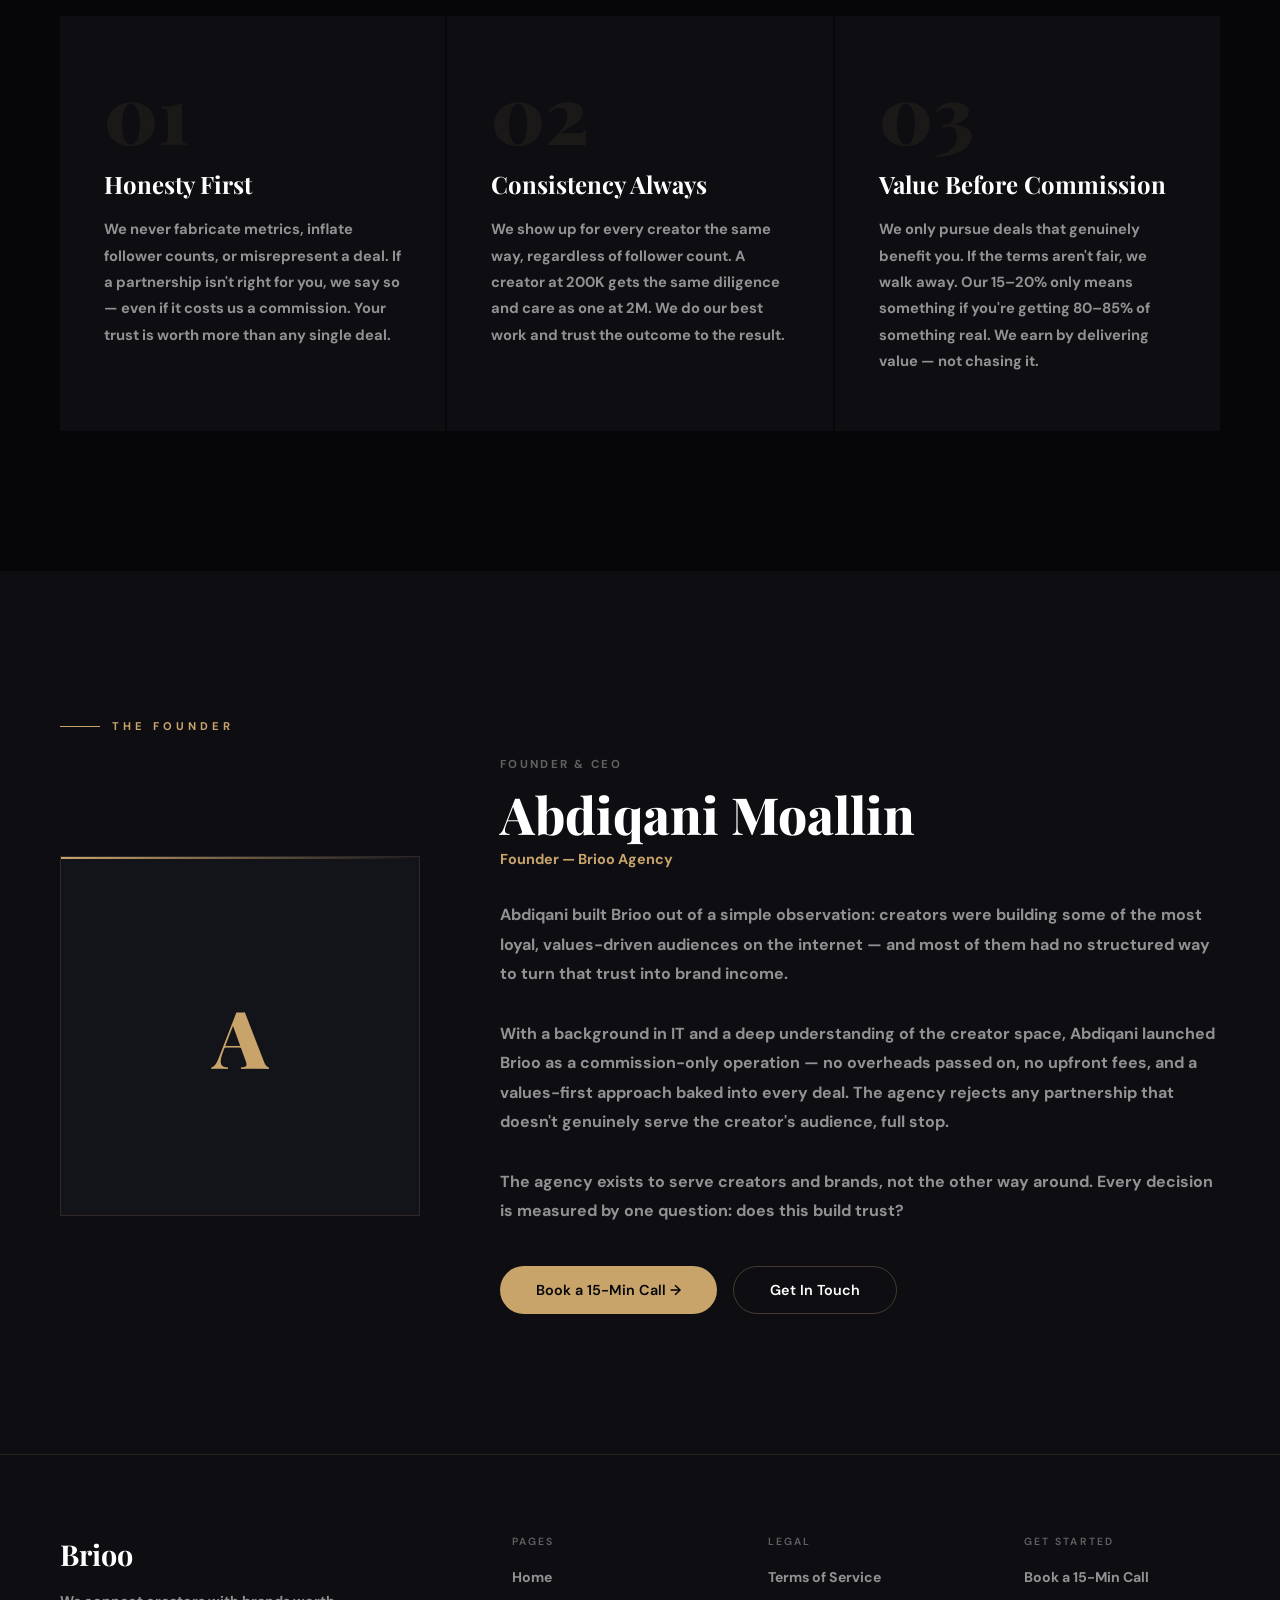
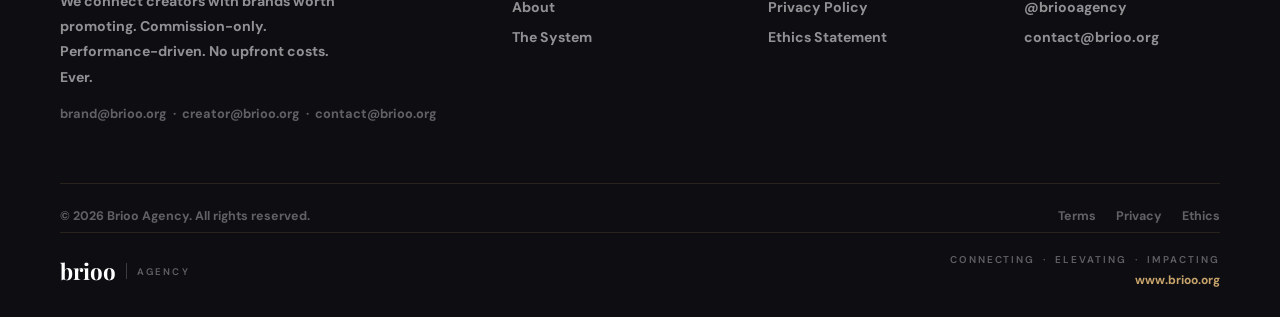
==== commit caa39763: "Add files via upload" ====
--- a/about.html
+++ b/about.html
@@ -7,7 +7,6 @@
 <meta name="description" content="Brioo was built for creators who deserve brand deals that align with their values and their audience.">
 <link href="https://fonts.googleapis.com/css2?family=Playfair+Display:ital,wght@0,400;0,600;0,700;0,800;0,900;1,400;1,600&family=DM+Sans:wght@300;400;500;600;700&display=swap" rel="stylesheet">
 <style>
-/* ===== BASE STYLES (same as index) ===== */
 *,*::before,*::after{box-sizing:border-box;margin:0;padding:0}
 html{scroll-behavior:smooth;-webkit-font-smoothing:antialiased}
 :root{--gold:#c8a46b;--gold-light:#e0c49a;--gold-dark:#a07840;--gold-dim:rgba(200,164,107,0.12);--dark:#060608;--dark2:#0d0d12;--dark3:#13131a;--muted:rgba(255,255,255,0.55);--muted2:rgba(255,255,255,0.35);--border:rgba(200,164,107,0.15);--border2:rgba(200,164,107,0.3);--ease:cubic-bezier(0.16,1,0.3,1);}
@@ -31,7 +30,7 @@
 .hamburger.open span:nth-child(1){transform:translateY(6px) rotate(45deg)}.hamburger.open span:nth-child(2){opacity:0}.hamburger.open span:nth-child(3){transform:translateY(-6px) rotate(-45deg)}
 .mobile-menu{position:fixed;inset:0;z-index:999;background:var(--dark);display:flex;flex-direction:column;align-items:center;justify-content:center;gap:36px;transform:translateY(-100%);transition:transform .6s var(--ease)}
 .mobile-menu.open{transform:translateY(0)}.mobile-menu a{font-family:'Playfair Display',serif;font-size:2.2rem;color:var(--muted);text-decoration:none;transition:color .3s}.mobile-menu a:hover{color:var(--gold)}
-.btn{padding:14px 36px;border-radius:100px;font-weight:600;transition:all .3s var(--ease);display:inline-flex;align-items:center;gap:8px;font-size:.9rem;text-decoration:none;font-family:'DM Sans',sans-serif;cursor:none;border:none}
+.btn{padding:14px 36px;border-radius:100px;font-weight:600;transition:all .3s var(--ease);display:inline-flex;align-items:center;gap:8px;font-size:.9rem;text-decoration:none;font-family:'DM Sans',sans-serif;cursor:pointer;border:none}
 .btn-gold{background:var(--gold);color:#060608}.btn-gold:hover{background:var(--gold-light);transform:translateY(-3px);box-shadow:0 12px 32px rgba(200,164,107,.3)}
 .btn-outline{background:transparent;border:1px solid var(--border2);color:#fff}.btn-outline:hover{border-color:var(--gold);background:rgba(200,164,107,.08);transform:translateY(-3px)}
 .section-label{display:inline-flex;align-items:center;gap:12px;font-size:.7rem;letter-spacing:4px;text-transform:uppercase;color:var(--gold);margin-bottom:24px}
@@ -40,7 +39,7 @@
 .reveal{opacity:0;transform:translateY(40px);transition:opacity .8s var(--ease),transform .8s var(--ease)}.reveal.in{opacity:1;transform:translateY(0)}
 .reveal-l{opacity:0;transform:translateX(-40px);transition:opacity .8s var(--ease),transform .8s var(--ease)}.reveal-l.in{opacity:1;transform:translateX(0)}
 .reveal-r{opacity:0;transform:translateX(40px);transition:opacity .8s var(--ease),transform .8s var(--ease)}.reveal-r.in{opacity:1;transform:translateX(0)}
-/* ===== ABOUT PAGE SPECIFIC ===== */
+/* PAGE SPECIFIC */
 .page-hero{padding:180px 60px 120px;position:relative;overflow:hidden}
 .page-hero::before{content:'';position:absolute;top:100px;left:24px;width:44px;height:44px;border-top:1px solid var(--gold);border-left:1px solid var(--gold);z-index:2}
 .page-hero::after{content:'';position:absolute;top:100px;right:24px;width:44px;height:44px;border-top:1px solid var(--gold);border-right:1px solid var(--gold);z-index:2}
@@ -49,13 +48,25 @@
 .page-hero h1{font-family:'Playfair Display',serif;font-size:clamp(3.5rem,8vw,8rem);font-weight:800;line-height:0.93;letter-spacing:-0.025em;max-width:900px;margin-bottom:32px}
 .page-hero h1 em{color:var(--gold);font-style:italic;font-weight:400}
 .page-hero p{font-size:1.1rem;color:var(--muted);max-width:560px;line-height:1.85}
-.origin-section{padding:120px 60px;background:var(--dark2)}
+/* PAIN SECTION */
+.pain-section{padding:100px 60px;background:var(--dark2)}
+.pain-grid{display:grid;grid-template-columns:1fr 1fr;gap:2px;margin-top:60px}
+.pain-card{padding:52px 44px;background:var(--dark3);border:1px solid var(--border);position:relative;overflow:hidden;transition:background .4s}
+.pain-card:hover{background:#101018}
+.pain-card::before{content:'';position:absolute;top:0;left:0;right:0;height:2px;background:linear-gradient(90deg,var(--gold),transparent)}
+.pain-audience{font-size:.65rem;font-weight:700;letter-spacing:.22em;text-transform:uppercase;color:var(--gold);margin-bottom:20px}
+.pain-card h3{font-family:'Playfair Display',serif;font-size:1.4rem;font-weight:700;margin-bottom:16px;line-height:1.25}
+.pain-quote{font-style:italic;font-size:.92rem;color:var(--muted);line-height:1.8;border-left:2px solid var(--gold);padding-left:20px;margin-bottom:20px}
+.pain-card p{font-size:.9rem;color:var(--muted);line-height:1.8}
+/* ORIGIN */
+.origin-section{padding:120px 60px;background:var(--dark)}
 .origin-grid{display:grid;grid-template-columns:1fr 1fr;gap:100px;align-items:center}
 .origin-card{background:var(--dark3);border:1px solid var(--border);padding:48px;position:relative;overflow:hidden}
 .origin-card::before{content:'';position:absolute;top:0;left:0;right:0;height:2px;background:linear-gradient(90deg,var(--gold),transparent)}
 .origin-stats{display:flex;gap:40px;margin-bottom:32px;flex-wrap:wrap}
 .origin-stats div strong{font-family:'Playfair Display',serif;font-size:2.5rem;font-weight:800;color:var(--gold);line-height:1}
 .origin-stats div span{font-size:.82rem;color:var(--muted);display:block}
+/* VALUES */
 .values-section{padding:140px 60px}
 .values-grid{display:grid;grid-template-columns:repeat(3,1fr);gap:2px;margin-top:80px}
 .value-card{padding:56px 44px;background:var(--dark2);position:relative;overflow:hidden;transition:background .4s}
@@ -65,7 +76,8 @@
 .value-card p{font-size:.92rem;color:var(--muted);line-height:1.8}
 .value-card .line{position:absolute;bottom:0;left:0;right:0;height:2px;background:var(--gold);transform:scaleX(0);transform-origin:left;transition:transform .5s var(--ease)}
 .value-card:hover .line{transform:scaleX(1)}
-.founder-section{padding:140px 60px}
+/* FOUNDER */
+.founder-section{padding:140px 60px;background:var(--dark2)}
 .founder-grid{display:grid;grid-template-columns:1fr 2fr;gap:80px;align-items:center}
 .founder-avatar{width:100%;aspect-ratio:1;background:var(--dark3);border:1px solid var(--border);display:flex;align-items:center;justify-content:center;position:relative}
 .founder-avatar-inner{font-family:'Playfair Display',serif;font-size:5rem;font-weight:900;color:var(--gold)}
@@ -74,17 +86,17 @@
 .founder-name{font-family:'Playfair Display',serif;font-size:clamp(2rem,4vw,3.5rem);font-weight:800;line-height:1.05;margin-bottom:8px}
 .founder-role{font-size:.9rem;color:var(--gold);margin-bottom:32px}
 .founder-bio{font-size:1rem;color:var(--muted);line-height:1.85}
+/* FOOTER */
 footer{background:var(--dark2);border-top:1px solid var(--border);padding:80px 60px 0}
 .footer-grid{display:grid;grid-template-columns:2fr 1fr 1fr 1fr;gap:60px;padding-bottom:60px;border-bottom:1px solid var(--border)}
 .footer-brand h3{font-family:'Playfair Display',serif;font-size:1.8rem;font-weight:700;background:linear-gradient(135deg,#fff 30%,var(--gold));-webkit-background-clip:text;background-clip:text;color:transparent;margin-bottom:16px}
-.footer-brand p{font-size:.88rem;color:var(--muted);line-height:1.8;max-width:300px}
+.footer-brand p{font-size:.88rem;color:var(--muted);line-height:1.8;max-width:300px;margin-bottom:12px}
 .footer-brand small{font-size:.8rem;color:var(--muted2)}
 .footer-col h4{font-size:.65rem;font-weight:600;letter-spacing:.2em;text-transform:uppercase;color:var(--muted2);margin-bottom:20px}
 .footer-col a{display:block;font-size:.88rem;color:var(--muted);text-decoration:none;margin-bottom:12px;transition:color .3s,transform .3s}
 .footer-col a:hover{color:var(--gold);transform:translateX(4px)}
 .footer-bottom{display:flex;justify-content:space-between;align-items:center;padding:24px 0 0;font-size:.78rem;color:var(--muted2)}
-.footer-bottom a{color:var(--muted2);text-decoration:none;margin-left:20px}
-.footer-bottom a:hover{color:var(--gold)}
+.footer-bottom a{color:var(--muted2);text-decoration:none;margin-left:20px}.footer-bottom a:hover{color:var(--gold)}
 .footer-bar{display:flex;justify-content:space-between;align-items:center;padding:20px 0 28px;border-top:1px solid var(--border);margin-top:8px}
 .footer-bar-logo{font-family:'Playfair Display',serif;font-size:1.4rem;color:#fff;display:flex;align-items:center;gap:10px}
 .footer-bar-logo-div{width:1px;height:16px;background:rgba(255,255,255,.2)}
@@ -93,8 +105,8 @@
 .footer-bar-right p{font-size:.62rem;font-weight:600;letter-spacing:.2em;text-transform:uppercase;color:var(--muted2);margin-bottom:2px}
 .footer-bar-right a{font-size:.75rem;color:var(--gold);text-decoration:none}
 ::-webkit-scrollbar{width:4px}::-webkit-scrollbar-track{background:var(--dark)}::-webkit-scrollbar-thumb{background:rgba(200,164,107,.3);border-radius:4px}
-@media(max-width:1024px){nav{padding:0 40px}.page-hero{padding:140px 40px 80px}.origin-section{padding:80px 40px}.origin-grid{grid-template-columns:1fr;gap:48px}.values-section{padding:100px 40px}.values-grid{grid-template-columns:1fr}.founder-section{padding:100px 40px}.founder-grid{grid-template-columns:1fr;gap:48px}footer{padding:60px 40px 0}.footer-grid{grid-template-columns:1fr 1fr}}
-@media(max-width:768px){nav{padding:0 24px}.nav-links,.nav-cta-wrap{display:none}.hamburger{display:flex}.page-hero{padding:100px 24px 60px}.page-hero::before,.page-hero::after{display:none}.origin-section{padding:60px 24px}.values-section{padding:80px 24px}.founder-section{padding:80px 24px}footer{padding:48px 24px 0}.footer-grid{grid-template-columns:1fr}.footer-bottom{flex-direction:column;gap:10px;text-align:center}.footer-bar{flex-direction:column;gap:12px;text-align:center}}
+@media(max-width:1024px){nav{padding:0 40px}.page-hero{padding:140px 40px 80px}.pain-section,.origin-section,.values-section,.founder-section{padding:80px 40px}.pain-grid,.origin-grid{grid-template-columns:1fr;gap:48px}.values-grid{grid-template-columns:1fr}.founder-grid{grid-template-columns:1fr;gap:48px}footer{padding:60px 40px 0}.footer-grid{grid-template-columns:1fr 1fr}}
+@media(max-width:768px){nav{padding:0 24px}.nav-links{display:none}.hamburger{display:flex}.page-hero{padding:100px 24px 60px}.page-hero::before,.page-hero::after{display:none}.pain-section,.origin-section,.values-section,.founder-section{padding:60px 24px}.pain-grid{grid-template-columns:1fr}footer{padding:48px 24px 0}.footer-grid{grid-template-columns:1fr}.footer-bottom{flex-direction:column;gap:10px;text-align:center}.footer-bar{flex-direction:column;gap:12px;text-align:center}}
 </style>
 </head>
 <body>
@@ -122,29 +134,51 @@
 
 <section class="page-hero">
   <div class="page-hero-watermark" aria-hidden="true">B</div>
-  <div class="container" style="max-width:1280px;margin:0 auto;padding:0 60px">
+  <div style="max-width:1280px;margin:0 auto;padding:0 0px">
     <p class="hero-eyebrow reveal">About Brioo</p>
-    <h1 class="reveal" data-delay="0.1">Built for creators<br><em>who value trust.</em></h1>
-    <p class="reveal" data-delay="0.2">Brioo wasn't created to be another marketing agency. It was created because no one was doing this properly — and creators were leaving real money on the table.</p>
+    <h1 class="reveal" data-delay="0.1">Built on a simple<br><em>frustration.</em></h1>
+    <p class="reveal" data-delay="0.2">creators were building some of the most loyal, values-driven audiences on the internet. Brands with real budgets had no idea how to reach them. Nobody was filling that gap properly &#x2014; so Brioo was built to fill it.</p>
+  </div>
+</section>
+
+<!-- PAIN SECTION: WHO WE BUILT THIS FOR -->
+<section class="pain-section">
+  <div style="max-width:1280px;margin:0 auto">
+    <p class="section-label reveal">Who We Built This For</p>
+    <h2 class="section-title reveal">Two groups leaving<br>money on the <em>table.</em></h2>
+    <div class="pain-grid">
+      <div class="pain-card reveal-l">
+        <p class="pain-audience">For Creators</p>
+        <h3>You've spent years building trust. Where are the deals?</h3>
+        <div class="pain-quote">"I know my audience is loyal. I know brands want them. But I have no idea how to connect the two &#x2014; and I don't have time to figure it out."</div>
+        <p>Most niche creators are significantly undermonetised compared to the size and quality of their audiences. The problem isn't demand &#x2014; it's infrastructure. Brioo is that infrastructure. We find the brands, protect your identity, negotiate your rates, and handle everything through to payment. You focus on your content.</p>
+      </div>
+      <div class="pain-card reveal-r">
+        <p class="pain-audience">For Brands</p>
+        <h3>You know the audience is there. You just can't reach them.</h3>
+        <div class="pain-quote">"We've spent on influencer campaigns before and seen very little return. We couldn't find creators who genuinely matched our brand &#x2014; or our values."</div>
+        <p>The niche consumer market is one of the most underserved and highest-trust niches in digital marketing. Reaching it requires more than a follower count &#x2014; it requires genuine alignment. Brioo connects you to creators whose audiences already want what you offer, with no wasted spend and no retainers. You pay when the deal is done.</p>
+      </div>
+    </div>
   </div>
 </section>
 
 <section class="origin-section">
-  <div class="container" style="max-width:1280px;margin:0 auto;padding:0 60px">
+  <div style="max-width:1280px;margin:0 auto">
     <div class="origin-grid">
       <div class="reveal-l">
         <p class="section-label">Our Origin</p>
         <h2 class="section-title">The gap was <em>obvious.</em><br>Nobody was filling it.</h2>
-        <p style="font-size:1rem;color:var(--muted);line-height:1.85;margin-top:24px">Creators — from educators to entertainers — were building massive, loyal audiences. Brands worth working with had no idea how to reach them. Agencies didn't understand the niche, the values, or why certain partnerships simply don't work.</p>
-        <div style="border-left:2px solid var(--gold);padding-left:24px;margin:40px 0"><blockquote style="font-family:'Playfair Display',serif;font-size:1.35rem;font-style:italic;color:#fff">"If you wouldn't recommend it to your own audience, we won't pitch it to theirs."</blockquote><cite style="display:block;margin-top:12px;font-size:.8rem;color:var(--gold);letter-spacing:.1em">— The Brioo Standard</cite></div>
+        <p style="font-size:1rem;color:var(--muted);line-height:1.85;margin-top:24px">Creators in fast-growing, values-driven niches Creators in the niche and niche &#x2014; educators, family content creators, community leaders, business builders &#x2014; were growing audiences that major brands struggle to reach. Existing agencies didn't understand the values, the community, or why certain partnerships simply don't work in this space.#x2014; educators, family content creators, business builders, community voices Creators in the niche and niche &#x2014; educators, family content creators, community leaders, business builders &#x2014; were growing audiences that major brands struggle to reach. Existing agencies didn't understand the values, the community, or why certain partnerships simply don't work in this space.#x2014; were growing audiences that major brands struggle to reach. Existing agencies didn't understand the niche, the community, or why certain partnerships simply don't work in this space.</p>
+        <div style="border-left:2px solid var(--gold);padding-left:24px;margin:40px 0"><blockquote style="font-family:'Playfair Display',serif;font-size:1.35rem;font-style:italic;color:#fff">"If you wouldn't recommend it to your own audience, we won't pitch it to theirs."</blockquote><cite style="display:block;margin-top:12px;font-size:.8rem;color:var(--gold);letter-spacing:.1em">&#x2014; The Brioo Standard</cite></div>
         <p style="font-size:1rem;color:var(--muted);line-height:1.85">So we built Brioo: a commission-only agency that sits at the intersection of the creator economy and brands that deserve access to it. No upfront costs. No compromises. Just performance.</p>
       </div>
       <div class="reveal-r">
         <div class="origin-card">
           <div class="section-label" style="margin-bottom:16px">The Creator Economy</div>
-          <div class="origin-stats"><div><strong data-count="3.2" data-suffix="T+">0</strong><span>Global creator spend (est.)</span></div><div><strong data-count="1.8" data-suffix="B">0</strong><span>Active social media users</span></div></div>
-          <div class="origin-stats"><div><strong data-count="0" data-suffix="$0">0</strong><span>Cost to creators — ever</span></div><div><strong data-count="100" data-suffix="%">0</strong><span>Values‑aligned brand standard</span></div></div>
-          <p style="font-size:.9rem;color:var(--muted);line-height:1.8">Every brand partnership we broker is vetted for integrity. We reject gambling, alcohol, adult content, deceptive products, and predatory financial services.</p>
+          <div class="origin-stats"><div><strong data-count="3.2" data-suffix="T+">0</strong><span>Global creator economy (est.)</span></div><div><strong data-count="Growing creator niches worldwide</span></div></div>
+          <div class="origin-stats"><div><strong data-count="0" data-suffix="$0">0</strong><span>Cost to creators &#x2014; ever</span></div><div><strong data-count="100" data-suffix="%">0</strong><span>Values-only brand standard</span></div></div>
+          <p style="font-size:.9rem;color:var(--muted);line-height:1.8">Every brand partnership we broker is vetted for integrity. We reject gambling, alcohol, adult content, deceptive products, and predatory financial services. This is non-negotiable.</p>
         </div>
       </div>
     </div>
@@ -152,36 +186,45 @@
 </section>
 
 <section class="values-section">
-  <div class="container" style="max-width:1280px;margin:0 auto;padding:0 60px">
+  <div style="max-width:1280px;margin:0 auto">
     <p class="section-label reveal">What We Stand For</p>
     <h2 class="section-title reveal">Three principles we<br>never negotiate on.</h2>
     <div class="values-grid">
-      <div class="value-card reveal"><div class="num">01</div><h3>Honesty First</h3><p>We never fabricate metrics, inflate follower counts, or misrepresent a deal. If a partnership isn't right for you, we say so — even if it costs us a commission. Your trust is worth more than any deal.</p><div class="line"></div></div>
-      <div class="value-card reveal" data-delay="0.1"><div class="num">02</div><h3>Consistency Always</h3><p>We show up for every creator the same way, regardless of follower count. A creator at 200K gets the same diligence and care as one at 2M. We do our best and trust the outcome.</p><div class="line"></div></div>
-      <div class="value-card reveal" data-delay="0.2"><div class="num">03</div><h3>Value Before Commission</h3><p>We only pursue deals that genuinely benefit you. If the terms aren't fair, we walk away. Our 15–20% only means something if you're getting 80–85% of something real. We earn by delivering value — not chasing it.</p><div class="line"></div></div>
+      <div class="value-card reveal"><div class="num">01</div><h3>Honesty First</h3><p>We never fabricate metrics, inflate follower counts, or misrepresent a deal. If a partnership isn't right for you, we say so &#x2014; even if it costs us a commission. Your trust is worth more than any single deal.</p><div class="line"></div></div>
+      <div class="value-card reveal" data-delay="0.1"><div class="num">02</div><h3>Consistency Always</h3><p>We show up for every creator the same way, regardless of follower count. A creator at 200K gets the same diligence and care as one at 2M. We do our best work and trust the outcome to the result.</p><div class="line"></div></div>
+      <div class="value-card reveal" data-delay="0.2"><div class="num">03</div><h3>Value Before Commission</h3><p>We only pursue deals that genuinely benefit you. If the terms aren't fair, we walk away. Our 15&#x2013;20% only means something if you're getting 80&#x2013;85% of something real. We earn by delivering value &#x2014; not chasing it.</p><div class="line"></div></div>
     </div>
   </div>
 </section>
 
 <section class="founder-section">
-  <div class="container" style="max-width:1280px;margin:0 auto;padding:0 60px">
+  <div style="max-width:1280px;margin:0 auto">
     <p class="section-label reveal">The Founder</p>
     <div class="founder-grid">
       <div class="reveal-l"><div class="founder-avatar"><div class="founder-avatar-inner">A</div></div></div>
-      <div class="reveal-r"><p class="founder-label">Founder & CEO</p><h2 class="founder-name">Abdiqani Moallin</h2><p class="founder-role">Founder — Brioo Agency</p><p class="founder-bio">Abdiqani built Brioo out of a simple frustration: creators were building some of the most loyal, values-driven audiences on the internet — and most of them had no structured way to monetise that trust through brand deals.<br><br>With a background in IT and a deep understanding of the creator space, Abdiqani launched Brioo as a commission-only operation — no overheads, no upfront fees, and a values‑first approach baked into every deal.<br><br>The agency exists to serve creators and brands, not the other way around. Every decision is measured by one question: does this build trust?</p><div style="margin-top:40px"><a href="mailto:contact@brioo.org" class="btn btn-gold">Get In Touch →</a></div></div>
+      <div class="reveal-r">
+        <p class="founder-label">Founder &amp; CEO</p>
+        <h2 class="founder-name">Abdiqani Moallin</h2>
+        <p class="founder-role">Founder &#x2014; Brioo Agency</p>
+        <p class="founder-bio">Abdiqani built Brioo out of a simple observation: creators were building some of the most loyal, values-driven audiences on the internet &#x2014; and most of them had no structured way to turn that trust into brand income.<br><br>With a background in IT and a deep understanding of the creator space, Abdiqani launched Brioo as a commission-only operation &#x2014; no overheads passed on, no upfront fees, and a values-first approach baked into every deal. The agency rejects any partnership that doesn't genuinely serve the creator's audience, full stop.<br><br>The agency exists to serve creators and brands, not the other way around. Every decision is measured by one question: does this build trust?</p>
+        <div style="margin-top:40px;display:flex;gap:16px;flex-wrap:wrap">
+          <a href="https://calendly.com/abdiqani-brioo/creator-partnership-call" target="_blank" class="btn btn-gold">Book a 15-Min Call &#x2192;</a>
+          <a href="mailto:contact@brioo.org" class="btn btn-outline">Get In Touch</a>
+        </div>
+      </div>
     </div>
   </div>
 </section>
 
 <footer>
   <div class="footer-grid">
-    <div class="footer-brand"><h3>Brioo</h3><p>We connect creators with brands worth promoting. Commission-only. Performance-driven. No upfront costs. Ever.</p><small>brand@brioo.org &nbsp;·&nbsp; creator@brioo.org &nbsp;·&nbsp; contact@brioo.org</small></div>
+    <div class="footer-brand"><h3>Brioo</h3><p>We connect creators with brands worth promoting. Commission-only. Performance-driven. No upfront costs. Ever.</p><small>brand@brioo.org &nbsp;&#xB7;&nbsp; creator@brioo.org &nbsp;&#xB7;&nbsp; contact@brioo.org</small></div>
     <div class="footer-col"><h4>Pages</h4><a href="index.html">Home</a><a href="about.html">About</a><a href="system.html">The System</a></div>
     <div class="footer-col"><h4>Legal</h4><a href="terms.html">Terms of Service</a><a href="privacy.html">Privacy Policy</a><a href="ethics.html">Ethics Statement</a></div>
-    <div class="footer-col"><h4>Get Started</h4><a href="https://calendly.com/abdiqani-brioo/creator-partnership-call" target="_blank">Book a Call</a><a href="https://instagram.com/briooagency" target="_blank">@briooagency</a><a href="mailto:contact@brioo.org">Contact Us</a></div>
-  </div>
-  <div class="footer-bottom"><p>© 2025 Brioo Agency. All rights reserved.</p><div><a href="terms.html">Terms</a><a href="privacy.html">Privacy</a><a href="ethics.html">Ethics</a></div></div>
-  <div class="footer-bar"><div class="footer-bar-logo">brioo <div class="footer-bar-logo-div"></div><small>Agency</small></div><div class="footer-bar-right"><p>CONNECTING &nbsp;·&nbsp; ELEVATING &nbsp;·&nbsp; IMPACTING</p><a href="https://www.brioo.org">www.brioo.org</a></div></div>
+    <div class="footer-col"><h4>Get Started</h4><a href="https://calendly.com/abdiqani-brioo/creator-partnership-call" target="_blank">Book a 15-Min Call</a><a href="https://instagram.com/briooagency" target="_blank">@briooagency</a><a href="mailto:contact@brioo.org">contact@brioo.org</a></div>
+  </div>
+  <div class="footer-bottom"><p>&#xa9; 2026 Brioo Agency. All rights reserved.</p><div><a href="terms.html">Terms</a><a href="privacy.html">Privacy</a><a href="ethics.html">Ethics</a></div></div>
+  <div class="footer-bar"><div class="footer-bar-logo">brioo <div class="footer-bar-logo-div"></div><small>Agency</small></div><div class="footer-bar-right"><p>CONNECTING &nbsp;&#xB7;&nbsp; ELEVATING &nbsp;&#xB7;&nbsp; IMPACTING</p><a href="https://www.brioo.org">www.brioo.org</a></div></div>
 </footer>
 
 <script>
@@ -189,7 +232,7 @@
   var cur=document.getElementById('cursor'),ring=document.getElementById('cursor-ring');
   var mx=0,my=0,rx=0,ry=0;
   document.addEventListener('mousemove',function(e){mx=e.clientX;my=e.clientY});
-  function animCur(){cur.style.left=mx+'px';cur.style.top=my+'px';rx+=(mx-rx)*.12;ry+=(my-ry)*.12;ring.style.left=rx+'px';ring.style.top=ry+'px';requestAnimationFrame(animCur)} animCur();
+  function animCur(){cur.style.left=mx+'px';cur.style.top=my+'px';rx+=(mx-rx)*.12;ry+=(my-ry)*.12;ring.style.left=rx+'px';ring.style.top=ry+'px';requestAnimationFrame(animCur)}animCur();
   document.querySelectorAll('a,button').forEach(function(el){
     el.addEventListener('mouseenter',function(){cur.style.width='14px';cur.style.height='14px';ring.style.width='54px';ring.style.height='54px'});
     el.addEventListener('mouseleave',function(){cur.style.width='8px';cur.style.height='8px';ring.style.width='42px';ring.style.height='42px'});
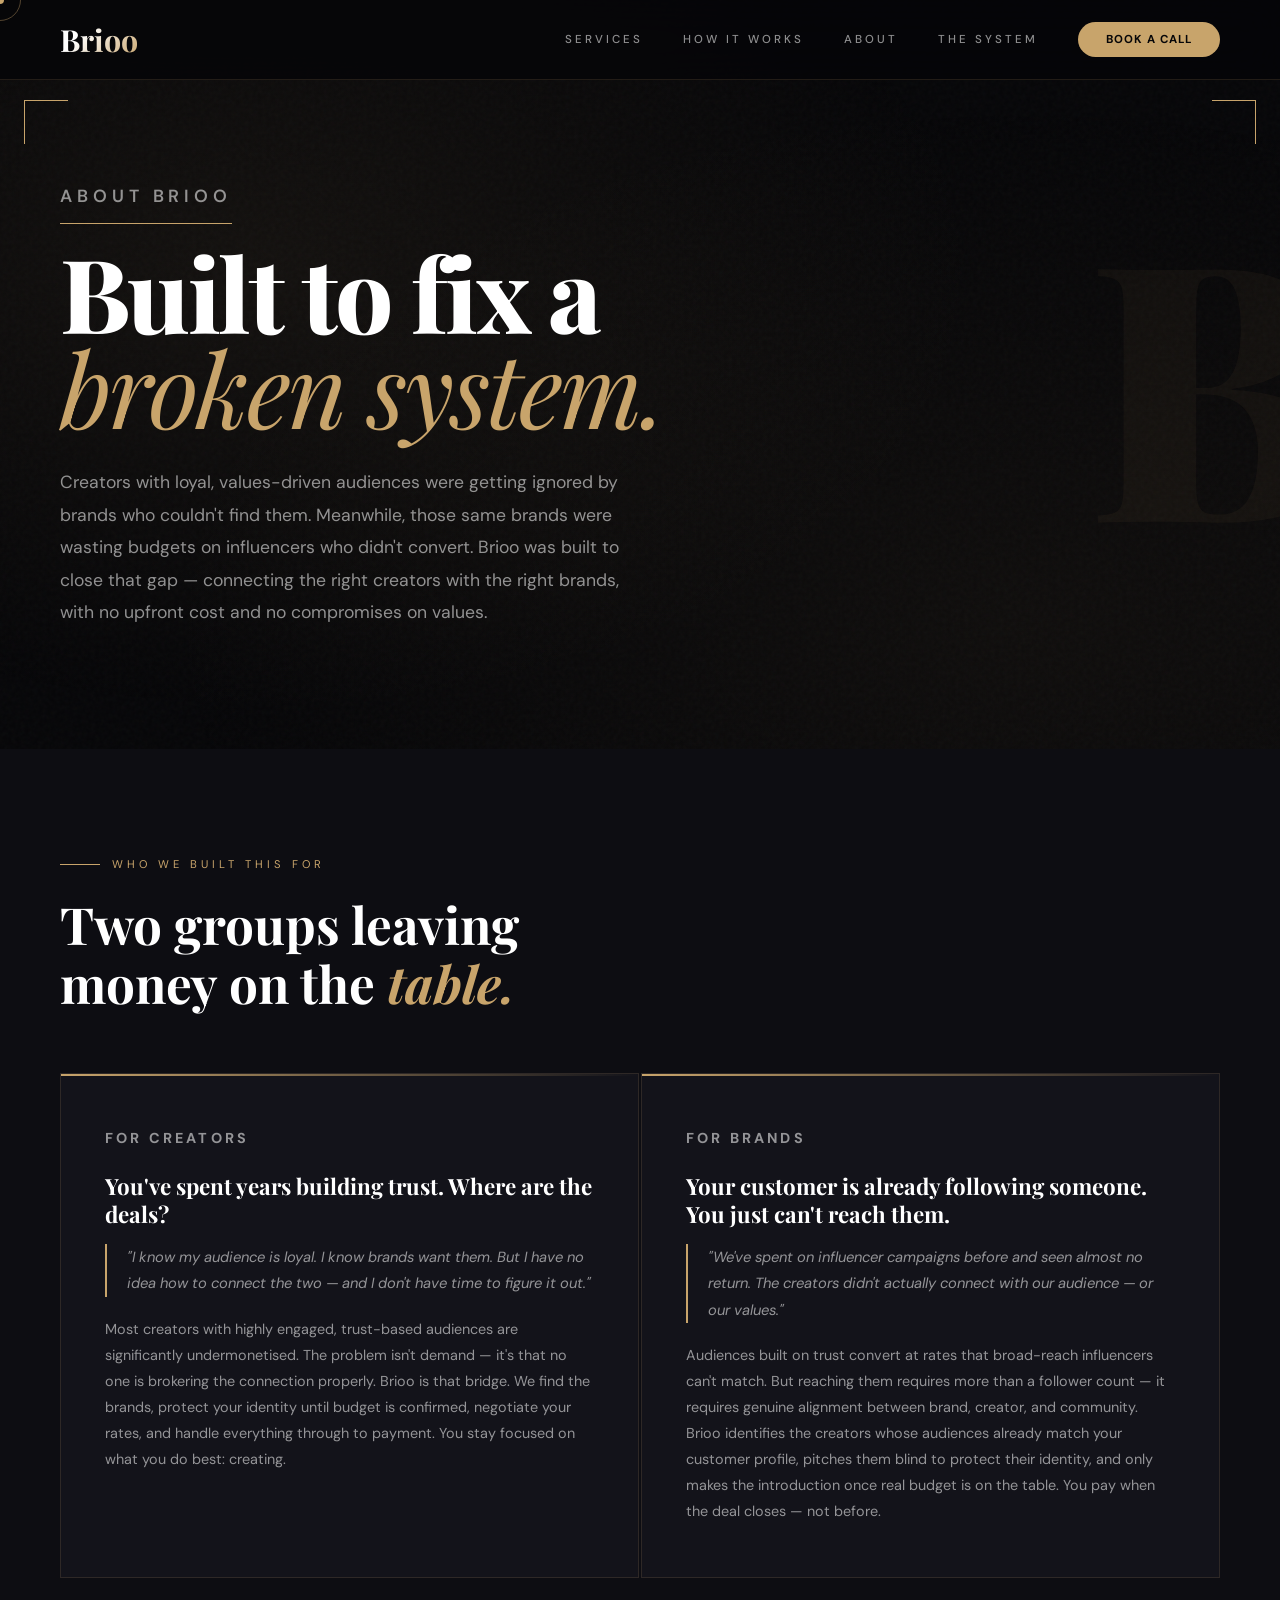
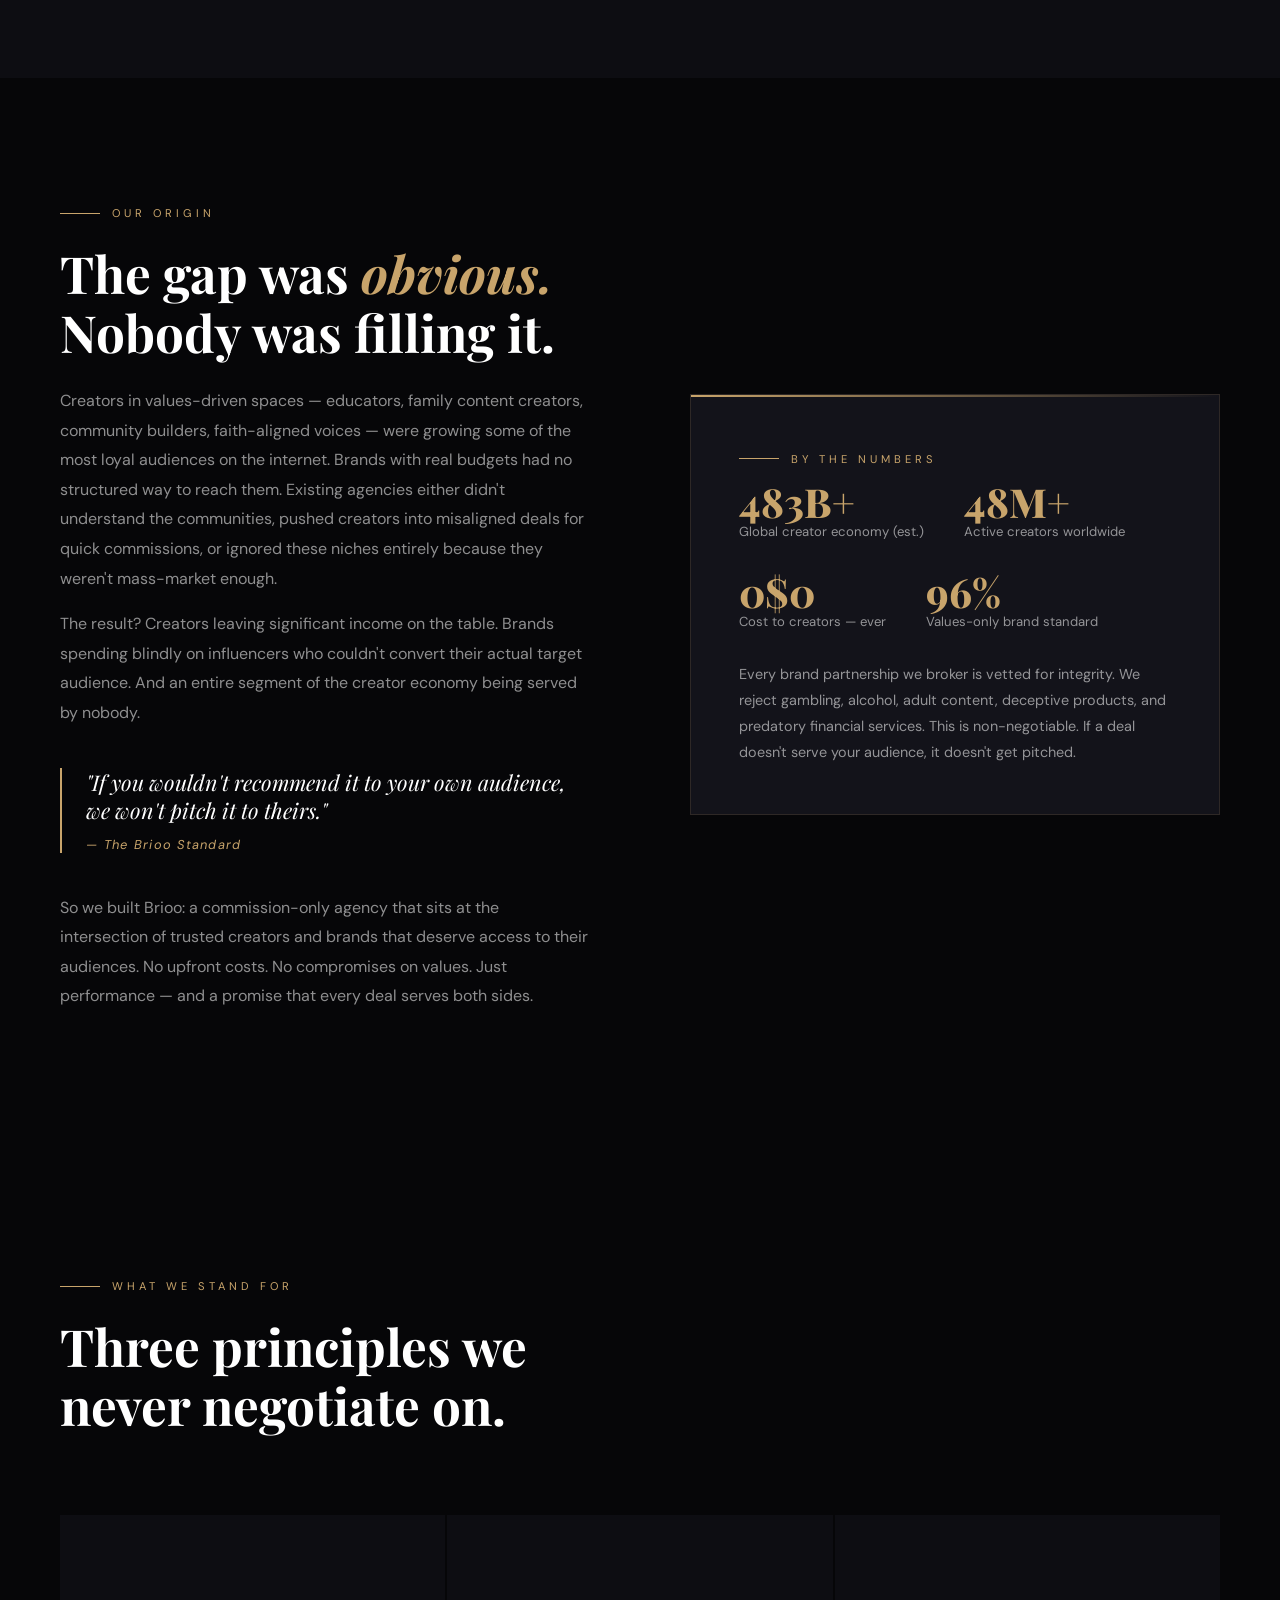
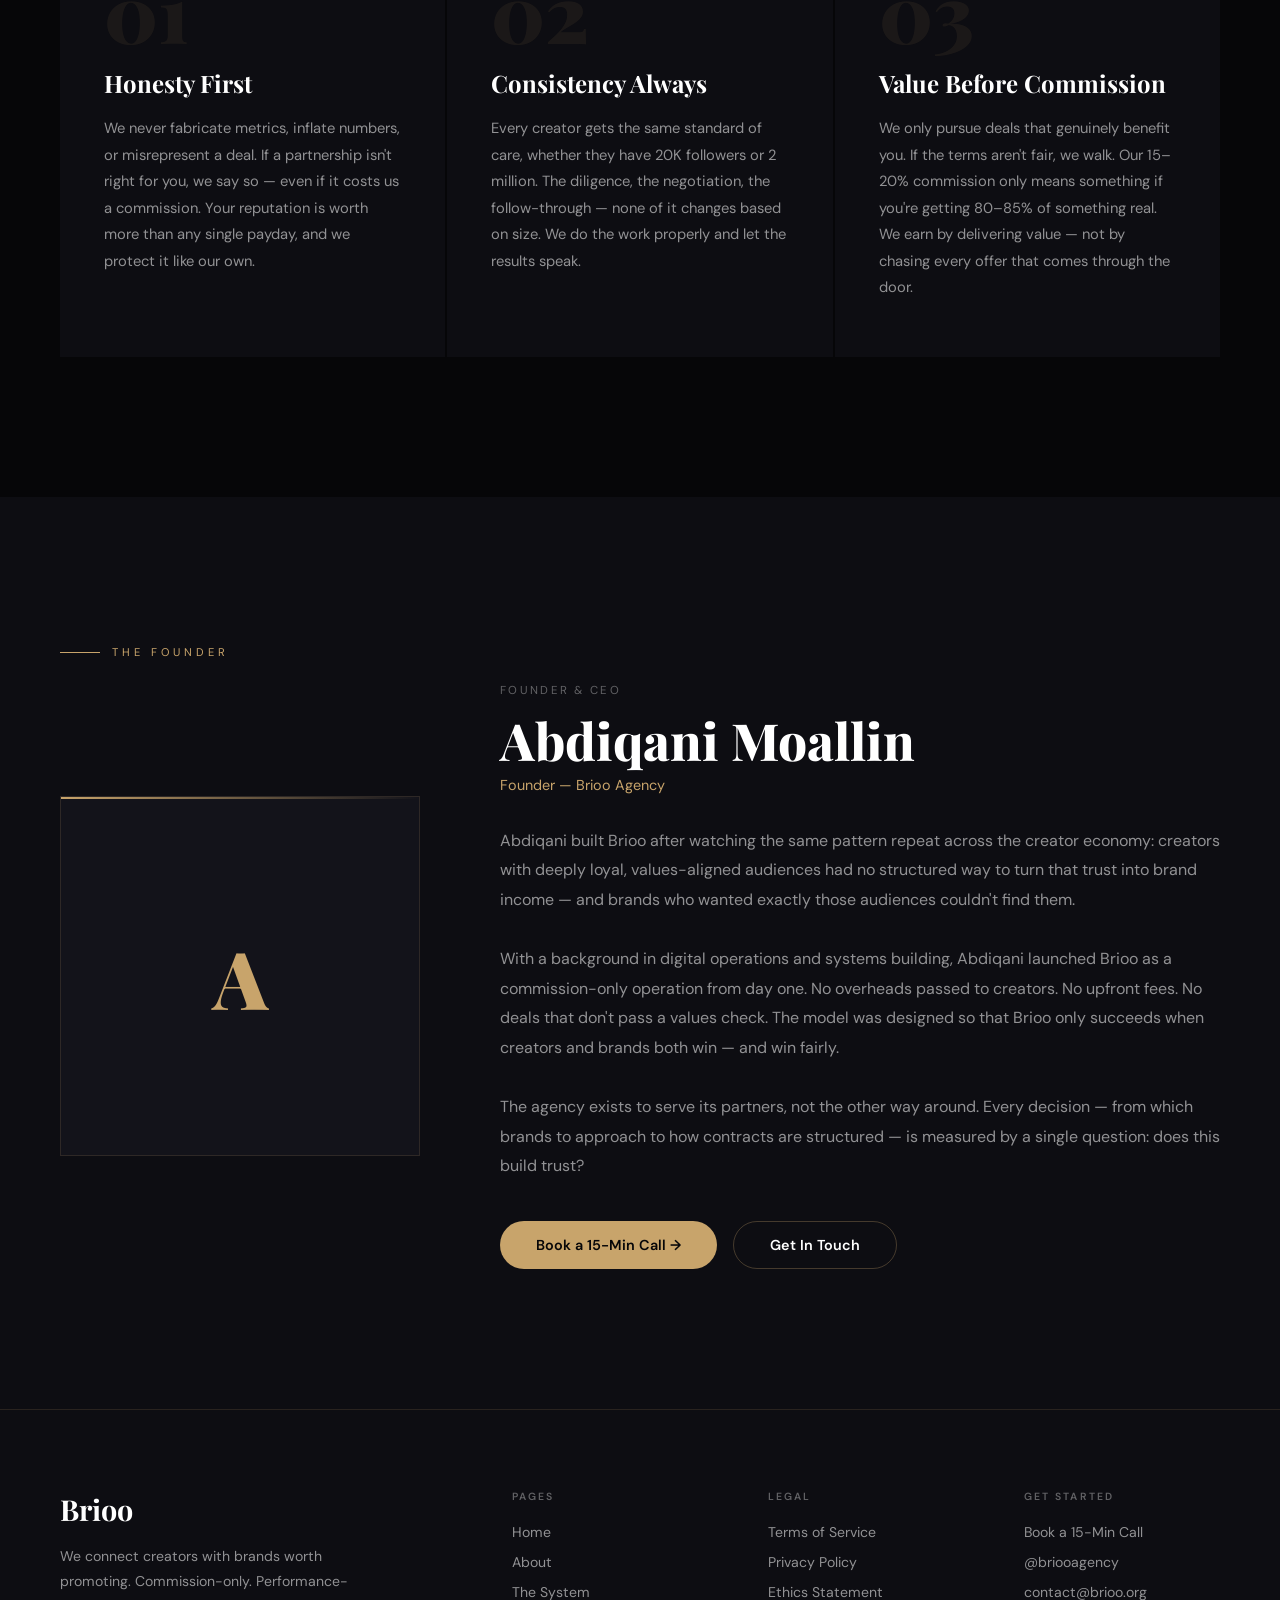
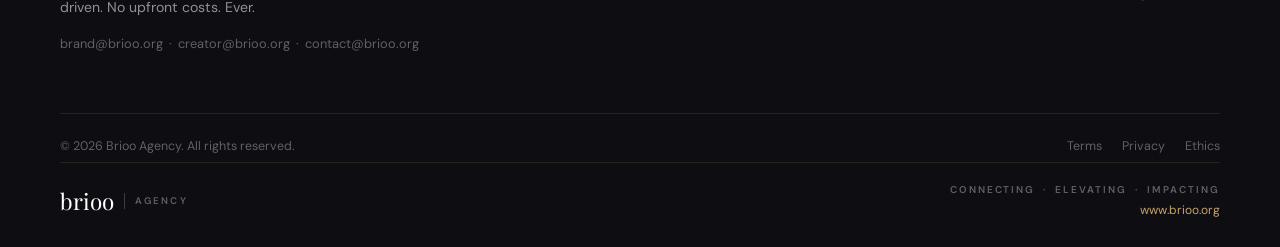
==== commit f73929ef: "Update about.html" ====
--- a/about.html
+++ b/about.html
@@ -4,7 +4,7 @@
 <meta charset="UTF-8">
 <meta name="viewport" content="width=device-width, initial-scale=1.0">
 <title>About — Brioo Agency</title>
-<meta name="description" content="Brioo was built for creators who deserve brand deals that align with their values and their audience.">
+<meta name="description" content="Brioo is a commission-only influencer agency connecting values-driven creators with brands that actually align. No upfront fees. No compromises.">
 <link href="https://fonts.googleapis.com/css2?family=Playfair+Display:ital,wght@0,400;0,600;0,700;0,800;0,900;1,400;1,600&family=DM+Sans:wght@300;400;500;600;700&display=swap" rel="stylesheet">
 <style>
 *,*::before,*::after{box-sizing:border-box;margin:0;padding:0}
@@ -136,8 +136,8 @@
   <div class="page-hero-watermark" aria-hidden="true">B</div>
   <div style="max-width:1280px;margin:0 auto;padding:0 0px">
     <p class="hero-eyebrow reveal">About Brioo</p>
-    <h1 class="reveal" data-delay="0.1">Built on a simple<br><em>frustration.</em></h1>
-    <p class="reveal" data-delay="0.2">creators were building some of the most loyal, values-driven audiences on the internet. Brands with real budgets had no idea how to reach them. Nobody was filling that gap properly &#x2014; so Brioo was built to fill it.</p>
+    <h1 class="reveal" data-delay="0.1">Built to fix a<br><em>broken system.</em></h1>
+    <p class="reveal" data-delay="0.2">Creators with loyal, values-driven audiences were getting ignored by brands who couldn't find them. Meanwhile, those same brands were wasting budgets on influencers who didn't convert. Brioo was built to close that gap — connecting the right creators with the right brands, with no upfront cost and no compromises on values.</p>
   </div>
 </section>
 
@@ -150,14 +150,14 @@
       <div class="pain-card reveal-l">
         <p class="pain-audience">For Creators</p>
         <h3>You've spent years building trust. Where are the deals?</h3>
-        <div class="pain-quote">"I know my audience is loyal. I know brands want them. But I have no idea how to connect the two &#x2014; and I don't have time to figure it out."</div>
-        <p>Most niche creators are significantly undermonetised compared to the size and quality of their audiences. The problem isn't demand &#x2014; it's infrastructure. Brioo is that infrastructure. We find the brands, protect your identity, negotiate your rates, and handle everything through to payment. You focus on your content.</p>
+        <div class="pain-quote">"I know my audience is loyal. I know brands want them. But I have no idea how to connect the two — and I don't have time to figure it out."</div>
+        <p>Most creators with highly engaged, trust-based audiences are significantly undermonetised. The problem isn't demand — it's that no one is brokering the connection properly. Brioo is that bridge. We find the brands, protect your identity until budget is confirmed, negotiate your rates, and handle everything through to payment. You stay focused on what you do best: creating.</p>
       </div>
       <div class="pain-card reveal-r">
         <p class="pain-audience">For Brands</p>
-        <h3>You know the audience is there. You just can't reach them.</h3>
-        <div class="pain-quote">"We've spent on influencer campaigns before and seen very little return. We couldn't find creators who genuinely matched our brand &#x2014; or our values."</div>
-        <p>The niche consumer market is one of the most underserved and highest-trust niches in digital marketing. Reaching it requires more than a follower count &#x2014; it requires genuine alignment. Brioo connects you to creators whose audiences already want what you offer, with no wasted spend and no retainers. You pay when the deal is done.</p>
+        <h3>Your customer is already following someone. You just can't reach them.</h3>
+        <div class="pain-quote">"We've spent on influencer campaigns before and seen almost no return. The creators didn't actually connect with our audience — or our values."</div>
+        <p>Audiences built on trust convert at rates that broad-reach influencers can't match. But reaching them requires more than a follower count — it requires genuine alignment between brand, creator, and community. Brioo identifies the creators whose audiences already match your customer profile, pitches them blind to protect their identity, and only makes the introduction once real budget is on the table. You pay when the deal closes — not before.</p>
       </div>
     </div>
   </div>
@@ -169,16 +169,17 @@
       <div class="reveal-l">
         <p class="section-label">Our Origin</p>
         <h2 class="section-title">The gap was <em>obvious.</em><br>Nobody was filling it.</h2>
-        <p style="font-size:1rem;color:var(--muted);line-height:1.85;margin-top:24px">Creators in fast-growing, values-driven niches Creators in the niche and niche &#x2014; educators, family content creators, community leaders, business builders &#x2014; were growing audiences that major brands struggle to reach. Existing agencies didn't understand the values, the community, or why certain partnerships simply don't work in this space.#x2014; educators, family content creators, business builders, community voices Creators in the niche and niche &#x2014; educators, family content creators, community leaders, business builders &#x2014; were growing audiences that major brands struggle to reach. Existing agencies didn't understand the values, the community, or why certain partnerships simply don't work in this space.#x2014; were growing audiences that major brands struggle to reach. Existing agencies didn't understand the niche, the community, or why certain partnerships simply don't work in this space.</p>
+        <p style="font-size:1rem;color:var(--muted);line-height:1.85;margin-top:24px">Creators in values-driven spaces — educators, family content creators, community builders, faith-aligned voices — were growing some of the most loyal audiences on the internet. Brands with real budgets had no structured way to reach them. Existing agencies either didn't understand the communities, pushed creators into misaligned deals for quick commissions, or ignored these niches entirely because they weren't mass-market enough.</p>
+        <p style="font-size:1rem;color:var(--muted);line-height:1.85;margin-top:16px">The result? Creators leaving significant income on the table. Brands spending blindly on influencers who couldn't convert their actual target audience. And an entire segment of the creator economy being served by nobody.</p>
         <div style="border-left:2px solid var(--gold);padding-left:24px;margin:40px 0"><blockquote style="font-family:'Playfair Display',serif;font-size:1.35rem;font-style:italic;color:#fff">"If you wouldn't recommend it to your own audience, we won't pitch it to theirs."</blockquote><cite style="display:block;margin-top:12px;font-size:.8rem;color:var(--gold);letter-spacing:.1em">&#x2014; The Brioo Standard</cite></div>
-        <p style="font-size:1rem;color:var(--muted);line-height:1.85">So we built Brioo: a commission-only agency that sits at the intersection of the creator economy and brands that deserve access to it. No upfront costs. No compromises. Just performance.</p>
+        <p style="font-size:1rem;color:var(--muted);line-height:1.85">So we built Brioo: a commission-only agency that sits at the intersection of trusted creators and brands that deserve access to their audiences. No upfront costs. No compromises on values. Just performance — and a promise that every deal serves both sides.</p>
       </div>
       <div class="reveal-r">
         <div class="origin-card">
-          <div class="section-label" style="margin-bottom:16px">The Creator Economy</div>
-          <div class="origin-stats"><div><strong data-count="3.2" data-suffix="T+">0</strong><span>Global creator economy (est.)</span></div><div><strong data-count="Growing creator niches worldwide</span></div></div>
-          <div class="origin-stats"><div><strong data-count="0" data-suffix="$0">0</strong><span>Cost to creators &#x2014; ever</span></div><div><strong data-count="100" data-suffix="%">0</strong><span>Values-only brand standard</span></div></div>
-          <p style="font-size:.9rem;color:var(--muted);line-height:1.8">Every brand partnership we broker is vetted for integrity. We reject gambling, alcohol, adult content, deceptive products, and predatory financial services. This is non-negotiable.</p>
+          <div class="section-label" style="margin-bottom:16px">By the Numbers</div>
+          <div class="origin-stats"><div><strong data-count="500" data-suffix="B+">0</strong><span>Global creator economy (est.)</span></div><div><strong data-count="50" data-suffix="M+">0</strong><span>Active creators worldwide</span></div></div>
+          <div class="origin-stats"><div><strong data-count="0" data-suffix="$0">0</strong><span>Cost to creators — ever</span></div><div><strong data-count="100" data-suffix="%">0</strong><span>Values-only brand standard</span></div></div>
+          <p style="font-size:.9rem;color:var(--muted);line-height:1.8">Every brand partnership we broker is vetted for integrity. We reject gambling, alcohol, adult content, deceptive products, and predatory financial services. This is non-negotiable. If a deal doesn't serve your audience, it doesn't get pitched.</p>
         </div>
       </div>
     </div>
@@ -190,9 +191,9 @@
     <p class="section-label reveal">What We Stand For</p>
     <h2 class="section-title reveal">Three principles we<br>never negotiate on.</h2>
     <div class="values-grid">
-      <div class="value-card reveal"><div class="num">01</div><h3>Honesty First</h3><p>We never fabricate metrics, inflate follower counts, or misrepresent a deal. If a partnership isn't right for you, we say so &#x2014; even if it costs us a commission. Your trust is worth more than any single deal.</p><div class="line"></div></div>
-      <div class="value-card reveal" data-delay="0.1"><div class="num">02</div><h3>Consistency Always</h3><p>We show up for every creator the same way, regardless of follower count. A creator at 200K gets the same diligence and care as one at 2M. We do our best work and trust the outcome to the result.</p><div class="line"></div></div>
-      <div class="value-card reveal" data-delay="0.2"><div class="num">03</div><h3>Value Before Commission</h3><p>We only pursue deals that genuinely benefit you. If the terms aren't fair, we walk away. Our 15&#x2013;20% only means something if you're getting 80&#x2013;85% of something real. We earn by delivering value &#x2014; not chasing it.</p><div class="line"></div></div>
+      <div class="value-card reveal"><div class="num">01</div><h3>Honesty First</h3><p>We never fabricate metrics, inflate numbers, or misrepresent a deal. If a partnership isn't right for you, we say so — even if it costs us a commission. Your reputation is worth more than any single payday, and we protect it like our own.</p><div class="line"></div></div>
+      <div class="value-card reveal" data-delay="0.1"><div class="num">02</div><h3>Consistency Always</h3><p>Every creator gets the same standard of care, whether they have 20K followers or 2 million. The diligence, the negotiation, the follow-through — none of it changes based on size. We do the work properly and let the results speak.</p><div class="line"></div></div>
+      <div class="value-card reveal" data-delay="0.2"><div class="num">03</div><h3>Value Before Commission</h3><p>We only pursue deals that genuinely benefit you. If the terms aren't fair, we walk. Our 15–20% commission only means something if you're getting 80–85% of something real. We earn by delivering value — not by chasing every offer that comes through the door.</p><div class="line"></div></div>
     </div>
   </div>
 </section>
@@ -205,8 +206,8 @@
       <div class="reveal-r">
         <p class="founder-label">Founder &amp; CEO</p>
         <h2 class="founder-name">Abdiqani Moallin</h2>
-        <p class="founder-role">Founder &#x2014; Brioo Agency</p>
-        <p class="founder-bio">Abdiqani built Brioo out of a simple observation: creators were building some of the most loyal, values-driven audiences on the internet &#x2014; and most of them had no structured way to turn that trust into brand income.<br><br>With a background in IT and a deep understanding of the creator space, Abdiqani launched Brioo as a commission-only operation &#x2014; no overheads passed on, no upfront fees, and a values-first approach baked into every deal. The agency rejects any partnership that doesn't genuinely serve the creator's audience, full stop.<br><br>The agency exists to serve creators and brands, not the other way around. Every decision is measured by one question: does this build trust?</p>
+        <p class="founder-role">Founder — Brioo Agency</p>
+        <p class="founder-bio">Abdiqani built Brioo after watching the same pattern repeat across the creator economy: creators with deeply loyal, values-aligned audiences had no structured way to turn that trust into brand income — and brands who wanted exactly those audiences couldn't find them.<br><br>With a background in digital operations and systems building, Abdiqani launched Brioo as a commission-only operation from day one. No overheads passed to creators. No upfront fees. No deals that don't pass a values check. The model was designed so that Brioo only succeeds when creators and brands both win — and win fairly.<br><br>The agency exists to serve its partners, not the other way around. Every decision — from which brands to approach to how contracts are structured — is measured by a single question: does this build trust?</p>
         <div style="margin-top:40px;display:flex;gap:16px;flex-wrap:wrap">
           <a href="https://calendly.com/abdiqani-brioo/creator-partnership-call" target="_blank" class="btn btn-gold">Book a 15-Min Call &#x2192;</a>
           <a href="mailto:contact@brioo.org" class="btn btn-outline">Get In Touch</a>
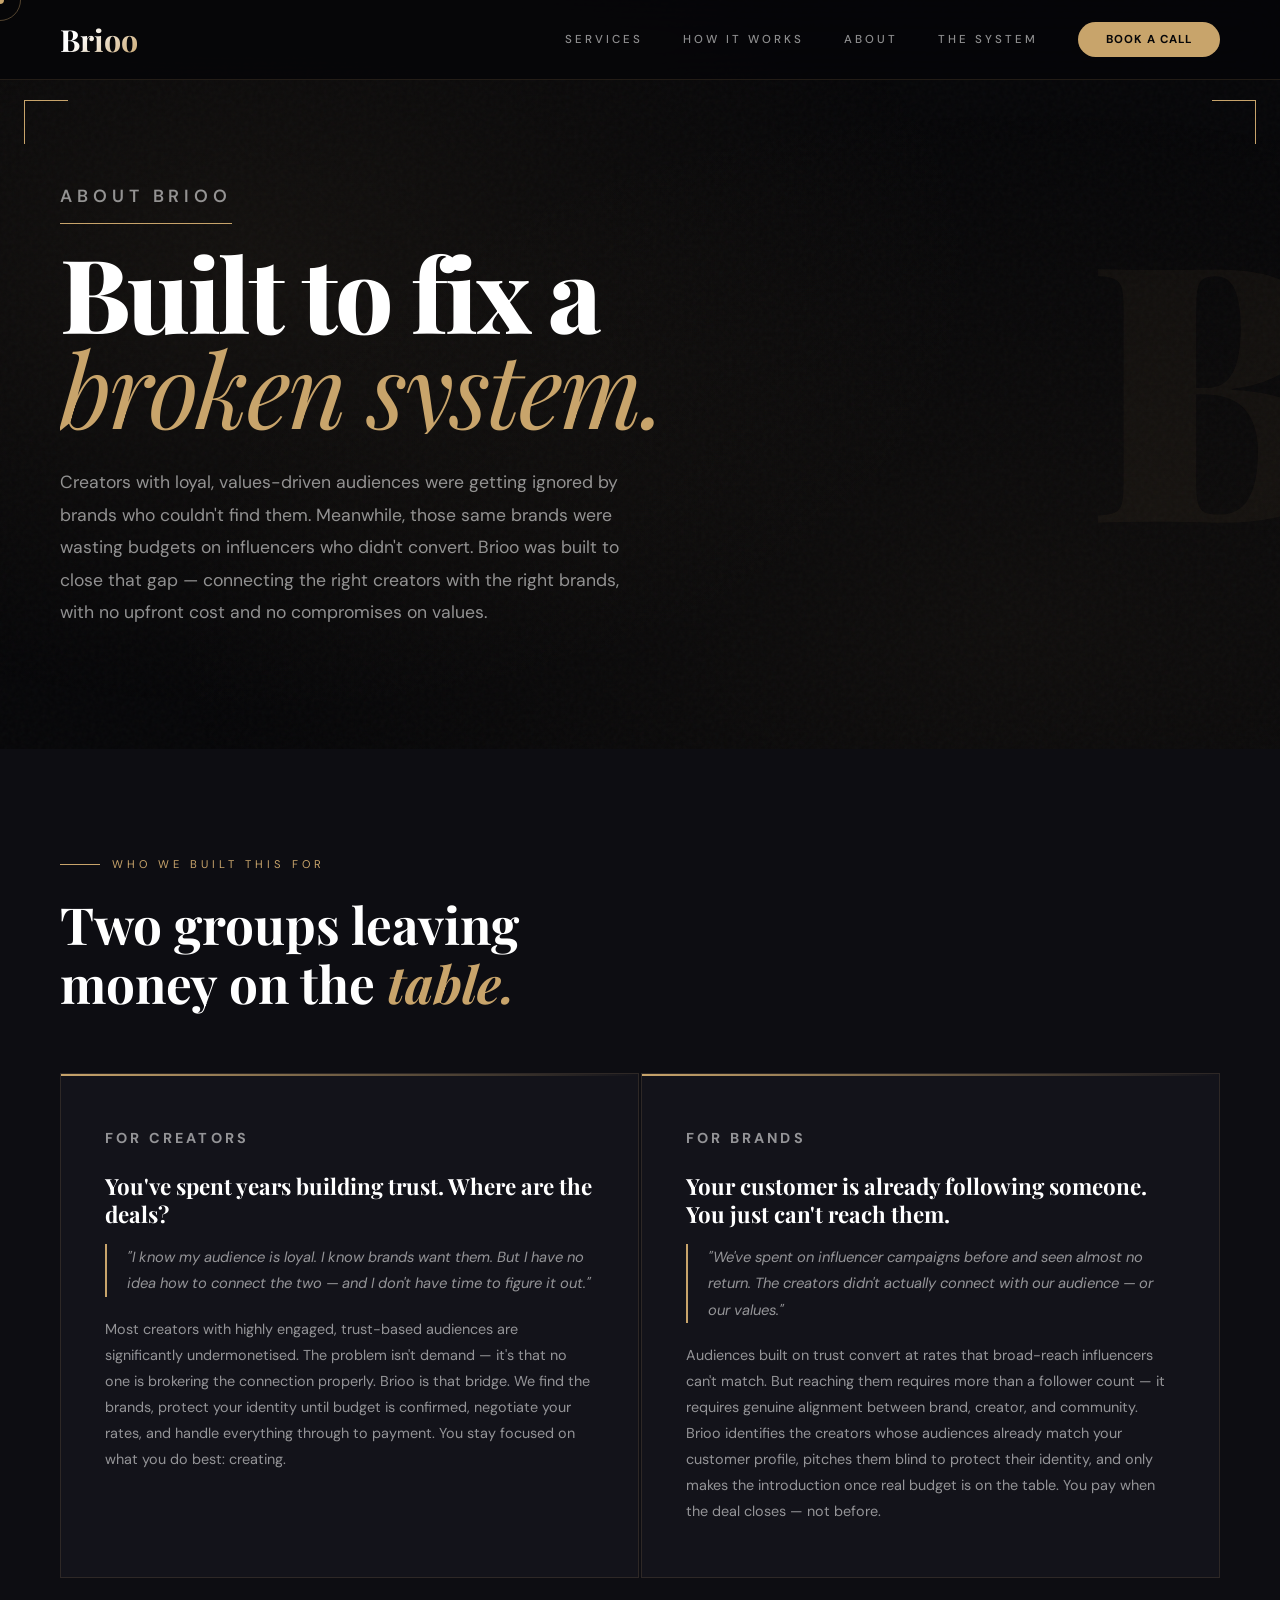
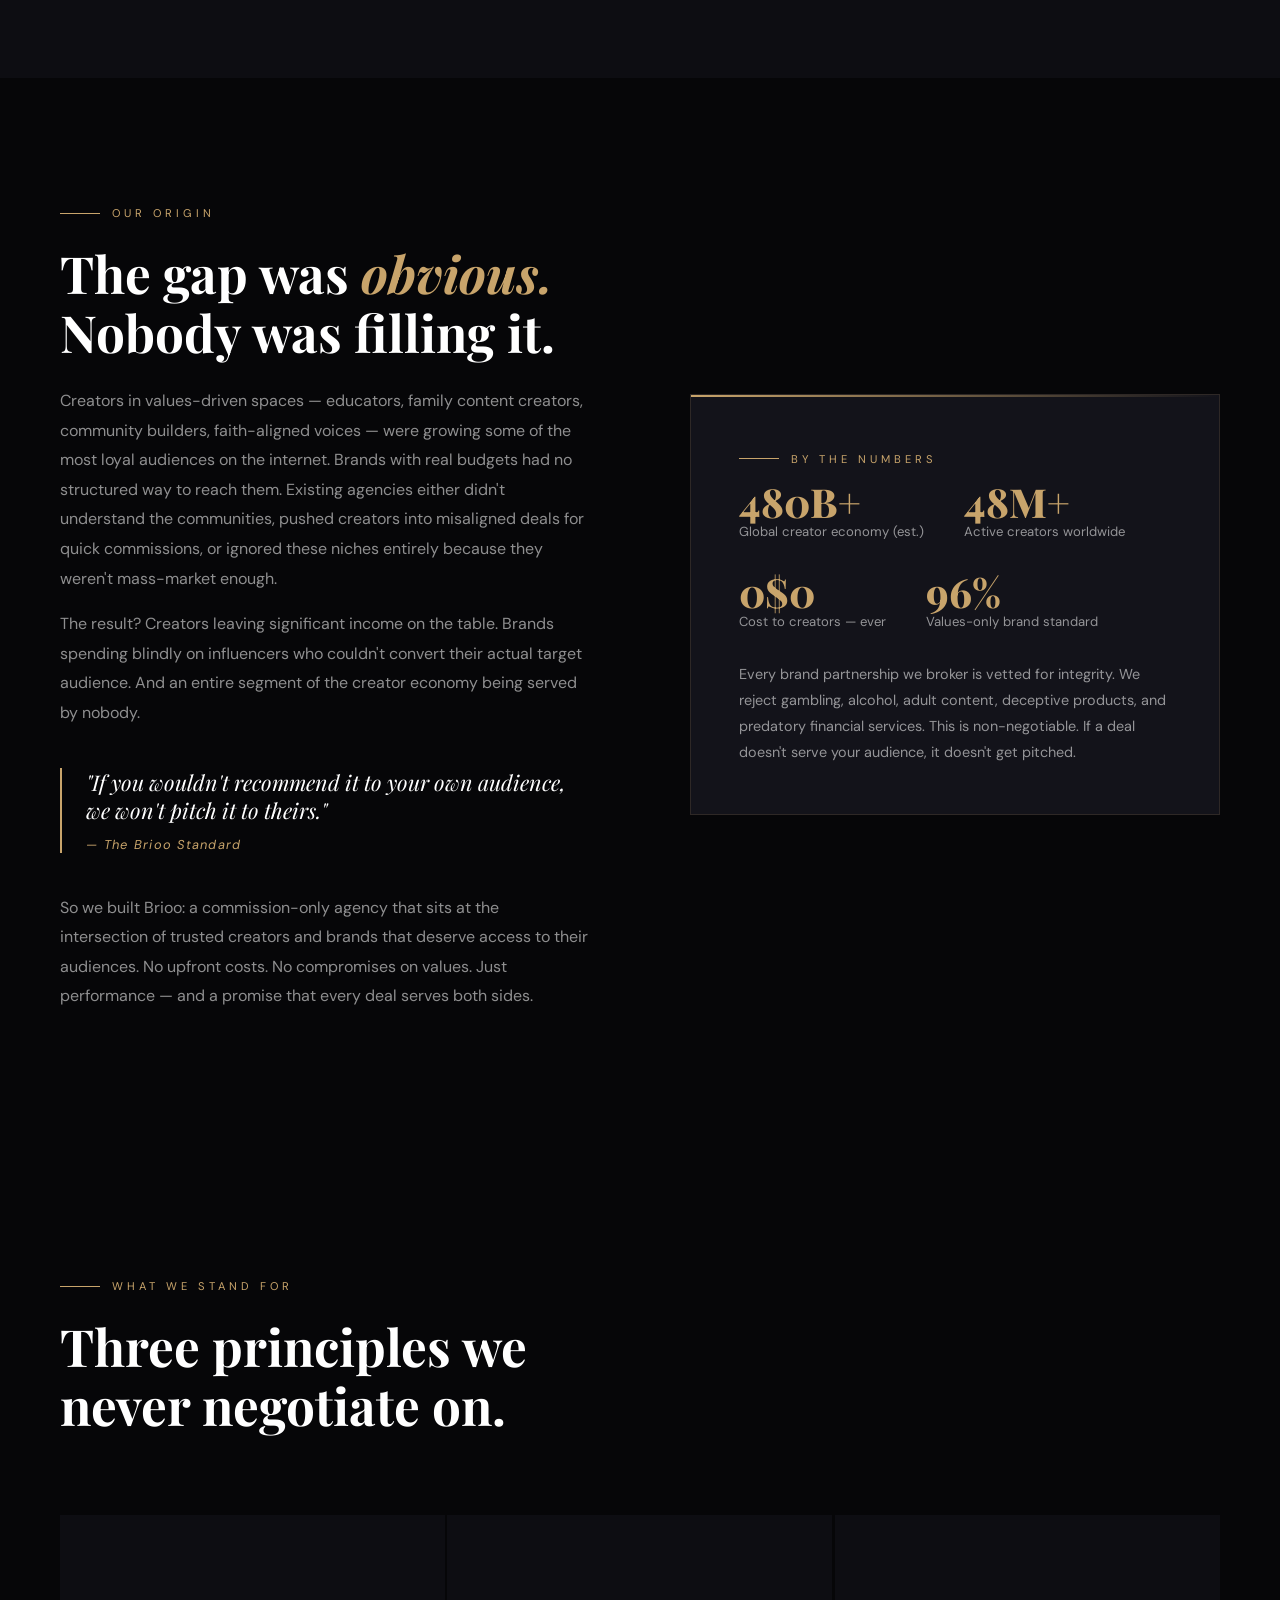
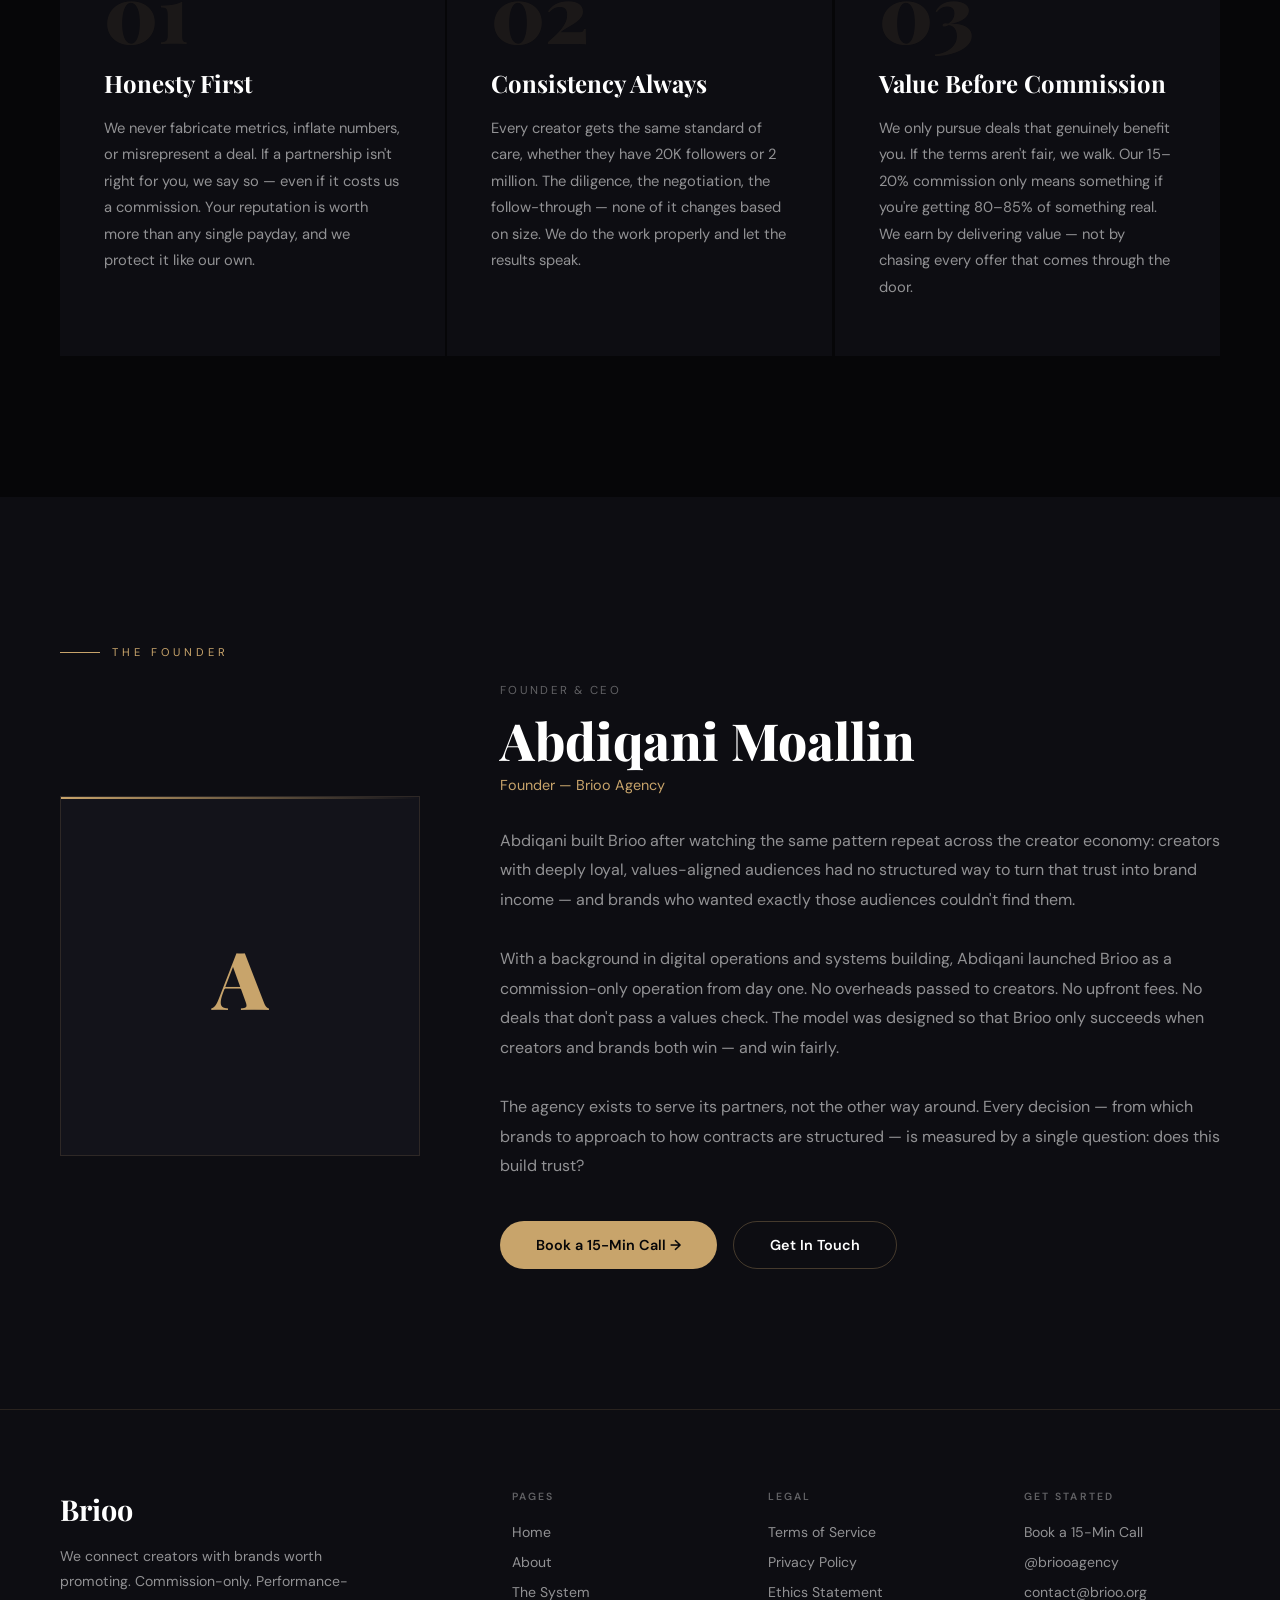
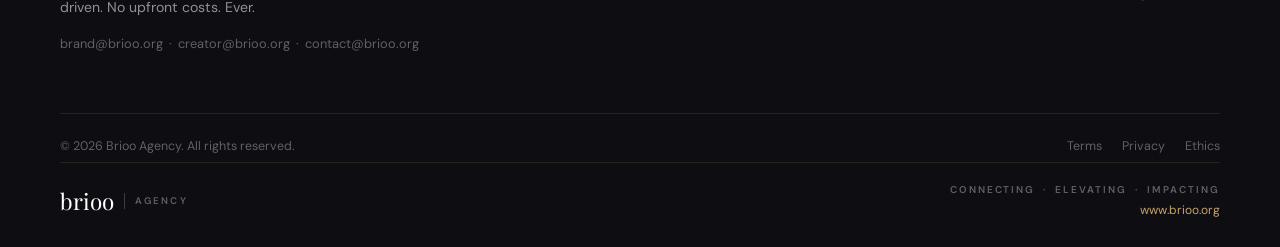
==== commit 71920157: "Add files via upload" ====
--- a/about.html
+++ b/about.html
@@ -5,12 +5,13 @@
 <meta name="viewport" content="width=device-width, initial-scale=1.0">
 <title>About — Brioo Agency</title>
 <meta name="description" content="Brioo is a commission-only influencer agency connecting values-driven creators with brands that actually align. No upfront fees. No compromises.">
-<link href="https://fonts.googleapis.com/css2?family=Playfair+Display:ital,wght@0,400;0,600;0,700;0,800;0,900;1,400;1,600&family=DM+Sans:wght@300;400;500;600;700&display=swap" rel="stylesheet">
+<link rel="preconnect" href="https://fonts.googleapis.com">
+<link href="https://fonts.googleapis.com/css2?family=Playfair+Display:ital,wght@0,400;0,600;0,700;0,800;0,900;1,400;1,600&family=DM+Sans:opsz,wght@9..40,300;9..40,400;9..40,500;9..40,600;9..40,700&display=swap" rel="stylesheet">
 <style>
 *,*::before,*::after{box-sizing:border-box;margin:0;padding:0}
 html{scroll-behavior:smooth;-webkit-font-smoothing:antialiased}
-:root{--gold:#c8a46b;--gold-light:#e0c49a;--gold-dark:#a07840;--gold-dim:rgba(200,164,107,0.12);--dark:#060608;--dark2:#0d0d12;--dark3:#13131a;--muted:rgba(255,255,255,0.55);--muted2:rgba(255,255,255,0.35);--border:rgba(200,164,107,0.15);--border2:rgba(200,164,107,0.3);--ease:cubic-bezier(0.16,1,0.3,1);}
-body{background:var(--dark);color:#fff;font-family:'DM Sans',sans-serif;overflow-x:hidden;cursor:none}
+:root{--gold:#c8a46b;--gold-light:#e0c49a;--gold-dark:#a07840;--gold-dim:rgba(200,164,107,0.12);--dark:#060608;--dark2:#0d0d12;--dark3:#13131a;--muted:rgba(255,255,255,0.55);--muted2:rgba(255,255,255,0.35);--border:rgba(200,164,107,0.15);--border2:rgba(200,164,107,0.3);--ease:cubic-bezier(0.16,1,0.3,1);--serif:'Playfair Display',Georgia,serif;--sans:'DM Sans',system-ui,sans-serif;}
+body{background:var(--dark);color:#fff;font-family:var(--sans);overflow-x:hidden;cursor:none}
 body::before{content:'';position:fixed;inset:0;background-image:url("data:image/svg+xml,%3Csvg viewBox='0 0 256 256' xmlns='http://www.w3.org/2000/svg'%3E%3Cfilter id='n'%3E%3CfeTurbulence type='fractalNoise' baseFrequency='0.8' numOctaves='4'/%3E%3C/filter%3E%3Crect width='100%25' height='100%25' filter='url(%23n)' opacity='0.03'/%3E%3C/svg%3E");pointer-events:none;z-index:-1}
 .gradient-bg{position:fixed;top:0;left:0;width:100%;height:100%;z-index:-2;background:radial-gradient(ellipse at 20% 30%,rgba(200,164,107,0.07),transparent 50%),radial-gradient(ellipse at 80% 70%,rgba(200,164,107,0.05),transparent 60%);animation:bgPulse 12s ease-in-out infinite}
 @keyframes bgPulse{0%,100%{opacity:.6}50%{opacity:1}}
@@ -45,13 +46,18 @@
 .page-hero::after{content:'';position:absolute;top:100px;right:24px;width:44px;height:44px;border-top:1px solid var(--gold);border-right:1px solid var(--gold);z-index:2}
 .page-hero-watermark{position:absolute;right:-60px;top:50%;transform:translateY(-50%);font-family:'Playfair Display',serif;font-size:clamp(16rem,28vw,34rem);font-weight:900;color:rgba(200,164,107,0.05);line-height:1;pointer-events:none;user-select:none;z-index:0}
 .hero-eyebrow{font-size:.68rem;font-weight:600;letter-spacing:.28em;text-transform:uppercase;color:var(--muted2);margin-bottom:20px;padding-bottom:10px;border-bottom:1px solid var(--gold);display:inline-block}
-.page-hero h1{font-family:'Playfair Display',serif;font-size:clamp(3.5rem,8vw,8rem);font-weight:800;line-height:0.93;letter-spacing:-0.025em;max-width:900px;margin-bottom:32px}
+.page-hero h1{font-family:var(--serif);font-size:clamp(3.5rem,8vw,8rem);font-weight:800;line-height:0.93;letter-spacing:-0.025em;max-width:900px;margin-bottom:32px}
 .page-hero h1 em{color:var(--gold);font-style:italic;font-weight:400}
 .page-hero p{font-size:1.1rem;color:var(--muted);max-width:560px;line-height:1.85}
+.h1-line{display:block;overflow:hidden}
+.h1-line>span{display:block;animation:lineUp .9s cubic-bezier(0.16,1,0.3,1) both}
+.h1-line:nth-child(1)>span{animation-delay:.1s}
+.h1-line:nth-child(2)>span{animation-delay:.24s}
+@keyframes lineUp{from{transform:translateY(110%)}to{transform:translateY(0)}}
 /* PAIN SECTION */
 .pain-section{padding:100px 60px;background:var(--dark2)}
 .pain-grid{display:grid;grid-template-columns:1fr 1fr;gap:2px;margin-top:60px}
-.pain-card{padding:52px 44px;background:var(--dark3);border:1px solid var(--border);position:relative;overflow:hidden;transition:background .4s}
+.pain-card{padding:52px 44px;background:var(--dark3);border:1px solid var(--border);position:relative;overflow:hidden;transition:background .4s;transform-style:preserve-3d;will-change:transform}
 .pain-card:hover{background:#101018}
 .pain-card::before{content:'';position:absolute;top:0;left:0;right:0;height:2px;background:linear-gradient(90deg,var(--gold),transparent)}
 .pain-audience{font-size:.65rem;font-weight:700;letter-spacing:.22em;text-transform:uppercase;color:var(--gold);margin-bottom:20px}
@@ -69,7 +75,7 @@
 /* VALUES */
 .values-section{padding:140px 60px}
 .values-grid{display:grid;grid-template-columns:repeat(3,1fr);gap:2px;margin-top:80px}
-.value-card{padding:56px 44px;background:var(--dark2);position:relative;overflow:hidden;transition:background .4s}
+.value-card{padding:56px 44px;background:var(--dark2);position:relative;overflow:hidden;transition:background .4s;transform-style:preserve-3d;will-change:transform}
 .value-card:hover{background:var(--dark3)}
 .value-card .num{font-family:'Playfair Display',serif;font-size:5rem;font-weight:900;color:rgba(200,164,107,0.08);line-height:1;margin-bottom:16px}
 .value-card h3{font-family:'Playfair Display',serif;font-size:1.5rem;font-weight:700;margin-bottom:16px}
@@ -136,7 +142,10 @@
   <div class="page-hero-watermark" aria-hidden="true">B</div>
   <div style="max-width:1280px;margin:0 auto;padding:0 0px">
     <p class="hero-eyebrow reveal">About Brioo</p>
-    <h1 class="reveal" data-delay="0.1">Built to fix a<br><em>broken system.</em></h1>
+    <h1>
+      <span class="h1-line"><span>Built to fix a</span></span>
+      <span class="h1-line"><span><em>broken system.</em></span></span>
+    </h1>
     <p class="reveal" data-delay="0.2">Creators with loyal, values-driven audiences were getting ignored by brands who couldn't find them. Meanwhile, those same brands were wasting budgets on influencers who didn't convert. Brioo was built to close that gap — connecting the right creators with the right brands, with no upfront cost and no compromises on values.</p>
   </div>
 </section>
@@ -239,6 +248,19 @@
     el.addEventListener('mouseleave',function(){cur.style.width='8px';cur.style.height='8px';ring.style.width='42px';ring.style.height='42px'});
   });
   var nav=document.getElementById('nav');if(nav)window.addEventListener('scroll',function(){nav.classList.toggle('scrolled',scrollY>60)},{passive:true});
+  /* CARD TILT */
+  document.querySelectorAll('.pain-card,.value-card,.origin-card').forEach(function(card){
+    card.addEventListener('mousemove',function(e){
+      var r=card.getBoundingClientRect();
+      var x=(e.clientX-r.left)/r.width-.5;
+      var y=(e.clientY-r.top)/r.height-.5;
+      card.style.transform='perspective(700px) rotateY('+(x*5)+'deg) rotateX('+(-y*5)+'deg) translateZ(4px)';
+    });
+    card.addEventListener('mouseleave',function(){
+      card.style.transform='perspective(700px) rotateY(0deg) rotateX(0deg)';
+      setTimeout(function(){card.style.transform=''},300);
+    });
+  });
   var hb=document.getElementById('hamburger'),mm=document.getElementById('mobileMenu');
   if(hb&&mm){hb.addEventListener('click',function(){hb.classList.toggle('open');mm.classList.toggle('open');document.body.style.overflow=mm.classList.contains('open')?'hidden':''});mm.querySelectorAll('a').forEach(function(a){a.addEventListener('click',function(){hb.classList.remove('open');mm.classList.remove('open');document.body.style.overflow=''})});}
   var obs=new IntersectionObserver(function(entries){entries.forEach(function(e){if(e.isIntersecting){var d=parseFloat(e.target.dataset.delay||0);setTimeout(function(){e.target.classList.add('in')},d*1000);obs.unobserve(e.target)}})},{threshold:.1,rootMargin:'0px 0px -50px 0px'});
